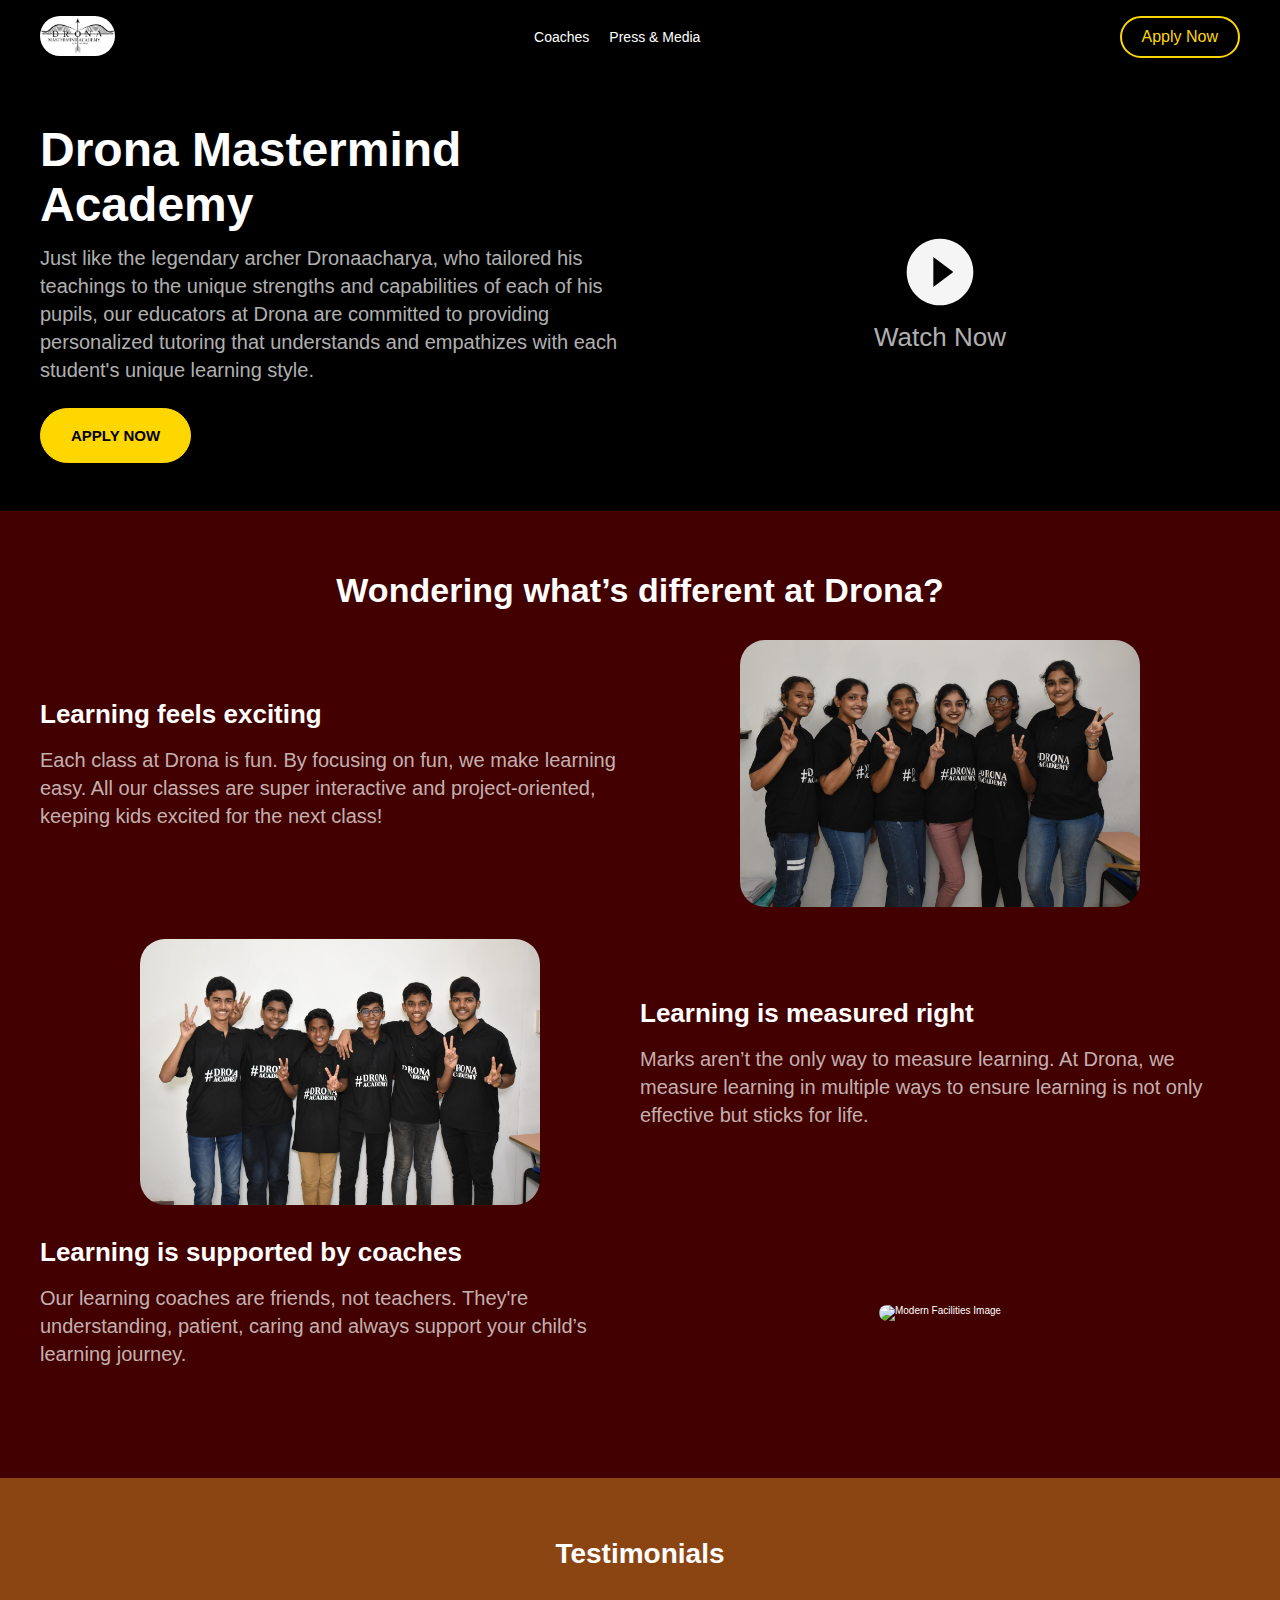
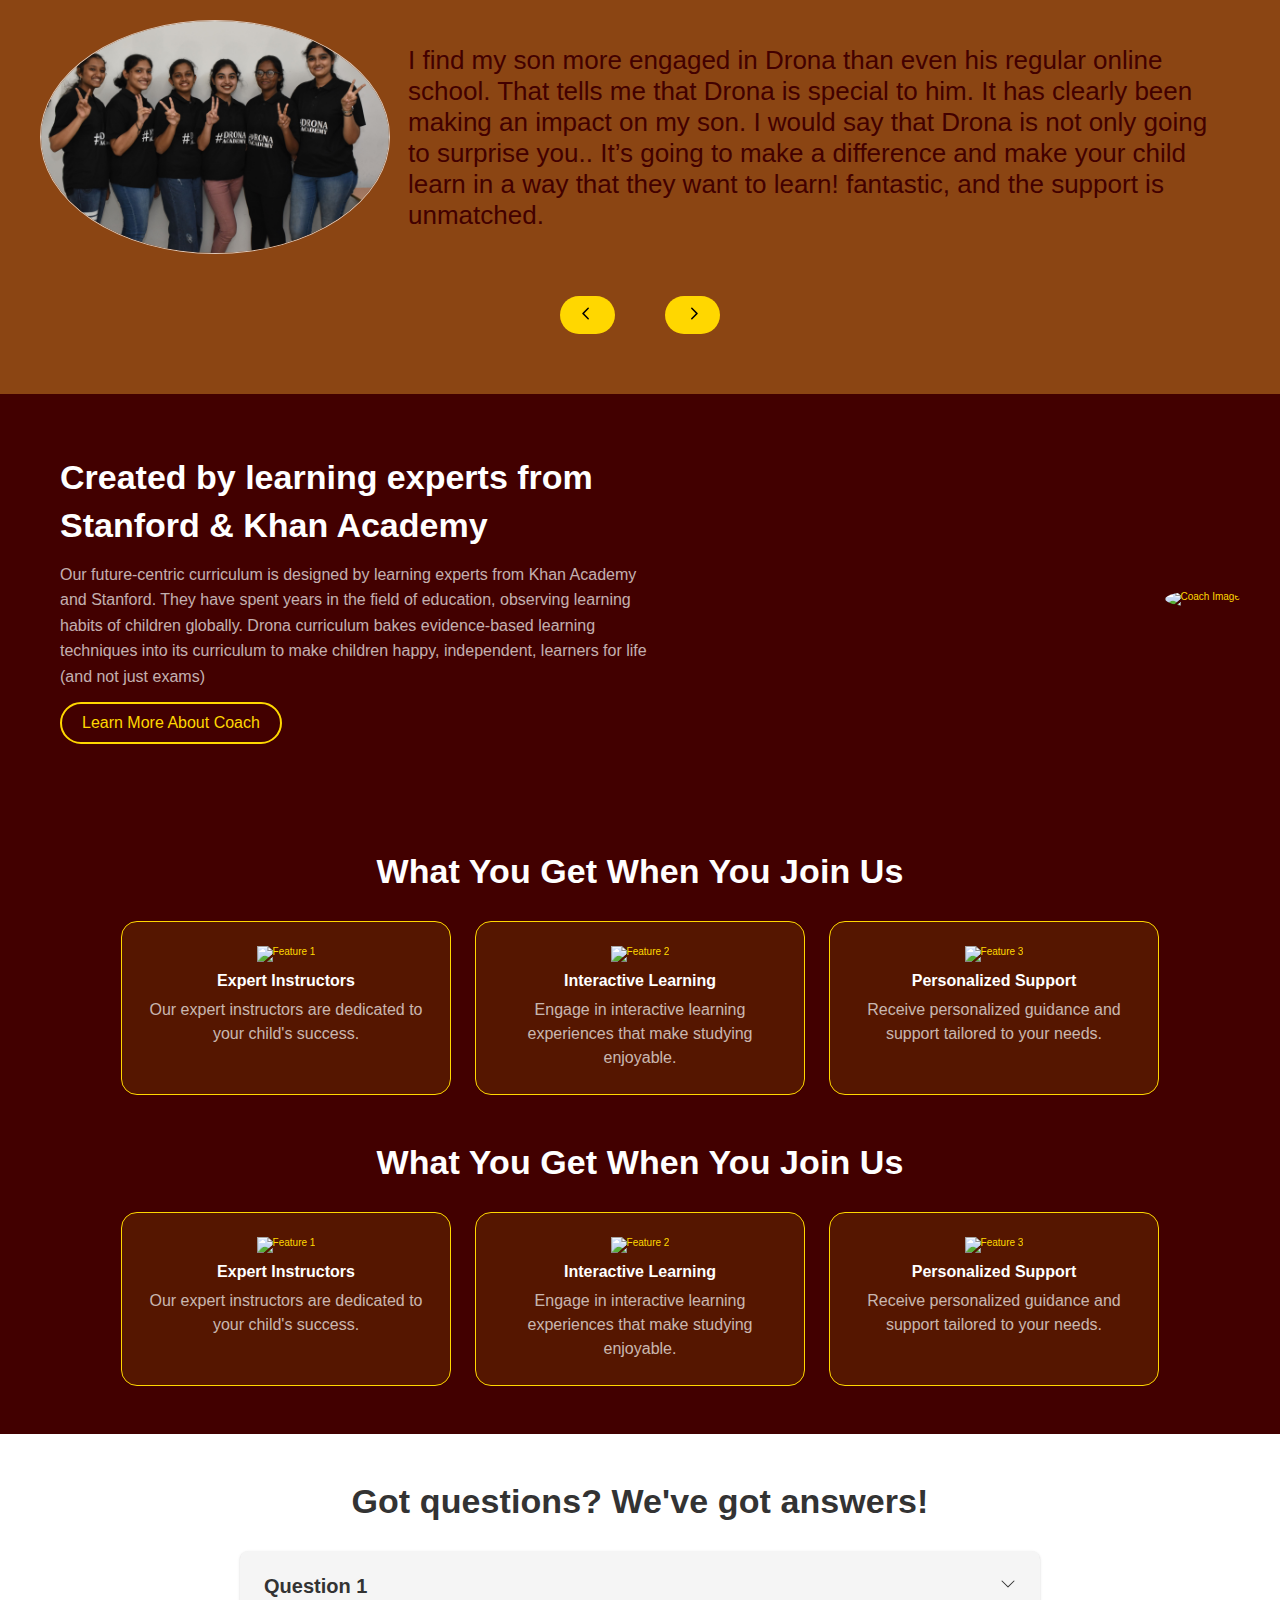
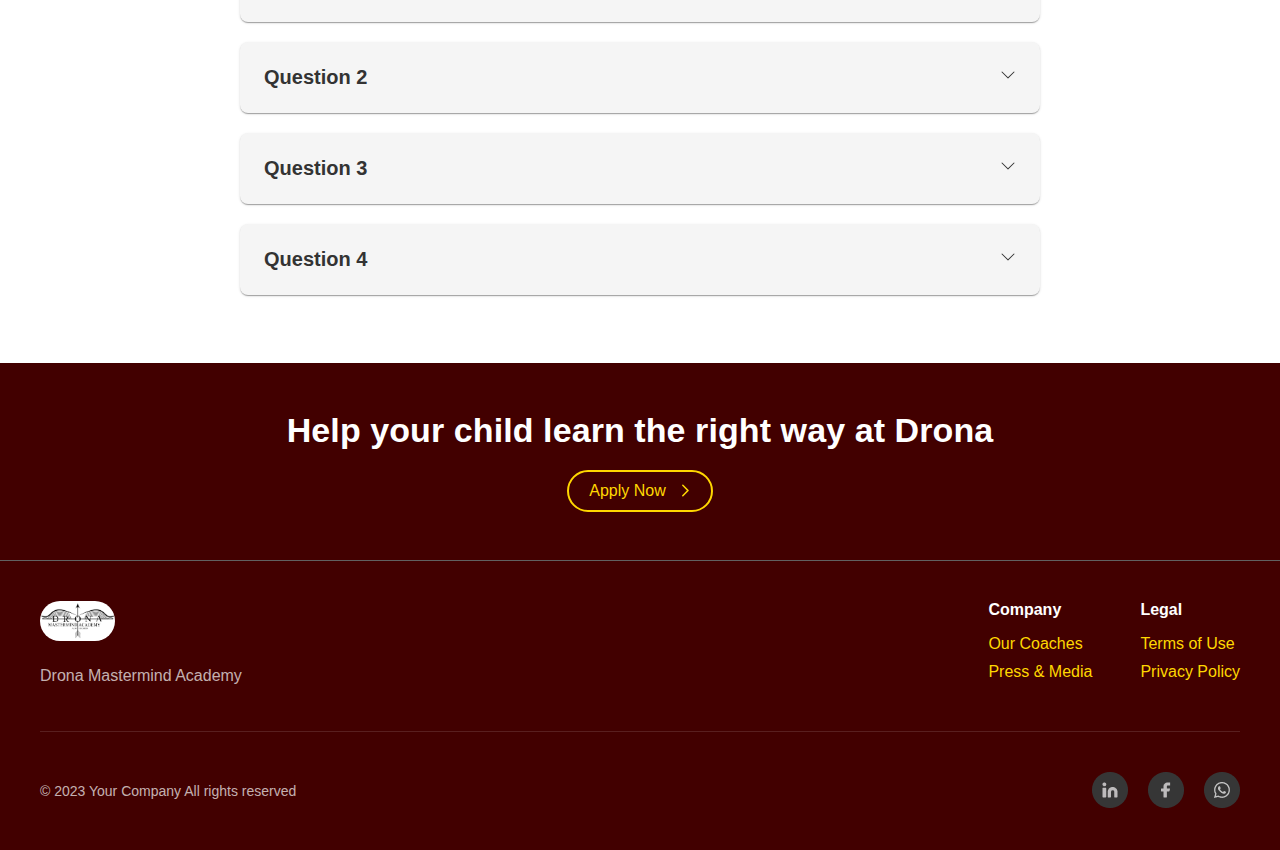
==== index.html @ ac907214 "colors" ====
<!DOCTYPE html>
<html lang="en">

<head>
  <meta charset="UTF-8">
  <meta name="viewport" content="width=device-width, initial-scale=1.0">
  <link rel="stylesheet" href="./assets/css/styles.css">
  <title>Drona Mastermind Academy</title>
</head>

<body>
  <header>
    <div class="container">
      <nav>
        <span class="logo"><img src="./assets/images/logo.png" width="75" alt="logo"></span>
        <ul class="menu">
          <li><a href="">Coaches</a></li>
          <li><a href="">Press & Media</a></li>
        </ul>
        <div class="buttons">
          <button class="apply-now">Apply Now</button>
          <div class="menu-toggle">
            <div class="bar"></div>
            <div class="bar"></div>
            <div class="bar"></div>
          </div>
        </div>
      </nav>
      <ul class="mobile-menu">
        <li><a href="">Coaches</a></li>
        <li><a href="">Press & Media</a></li>
      </ul>
    </div>
  </header>


  <section class="bannerSection">
    <div class="container">
      <div class="bannerContentWrapper">
        <div class="bannerContent">
          <h1 class="bannerHeading">Drona Mastermind Academy </h1>
          <p>
            Just like the legendary archer Dronaacharya, who tailored his teachings to the unique strengths and
            capabilities of each of his pupils, our educators at Drona are committed to providing personalized tutoring
            that understands and
            empathizes with each student's unique learning style.
          </p>
          <button>APPLY NOW</button>
        </div>
        <div class="bannerVideo">
          <svg class="MuiSvgIcon-root MuiSvgIcon-fontSizeMedium css-vubbuv" focusable="false" aria-hidden="true"
            viewBox="0 0 24 24" data-testid="PlayCircleFilledIcon" style="font-size: inherit;">
            <path d="M12 2C6.48 2 2 6.48 2 12s4.48 10 10 10 10-4.48 10-10S17.52 2 12 2zm-2 14.5v-9l6 4.5-6 4.5z"></path>
          </svg>
          <p>Watch Now</p>
        </div>
      </div>
    </div>
  </section>

  <div id="popupOverlay" class="popupOverlay">
    <div class="popupContent">
      <iframe id="videoPlayer" width="560" height="315" src="https://www.youtube.com/embed/your-video-id"
        frameborder="0" allowfullscreen></iframe>
      <button id="closePopupButton" class="closePopupButton"><svg class="closeIcon" xmlns="http://www.w3.org/2000/svg"
          width="24" height="24" viewBox="0 0 24 24">
          <path fill="#fff" width="16" height="16"
            d="M19.35 4.929l-1.06-1.061L12 10.94 5.725 4.868 4.665 5.93 10.94 12l-6.063 6.062 1.06 1.061L12 13.06l6.275 6.063 1.061-1.061L13.06 12l6.291-6.071z" />
        </svg>
      </button>
    </div>
  </div>

  <section class="aboutSection">
    <div class="container">
      <h2 class="heading">Wondering what’s different at Drona?</h2>

      <div class="flexLayout">
        <div class="flexContent">
          <h3>Learning feels exciting</h3>
          <p>Each class at Drona is fun. By focusing on fun, we make learning easy. All our classes are super
            interactive and
            project-oriented, keeping kids excited for the next class!</p>
        </div>
        <div class="flexImage">
          <img src="./assets/images/girls.jpg" alt="Quality Education Image">
        </div>
      </div>

      <div class="flexLayout reversed">
        <div class="flexImage">
          <img src="./assets/images/boys.jpg" alt="Experienced Instructors Image">
        </div>
        <div class="flexContent">
          <h3>Learning is measured right</h3>
          <p>Marks aren’t the only way to measure learning. At Drona, we measure learning in multiple ways to
            ensure learning is
            not only effective but sticks for life.</p>
        </div>
      </div>

      <div class="flexLayout">
        <div class="flexContent">
          <h3>Learning is supported by coaches</h3>
          <p>Our learning coaches are friends, not teachers. They're understanding, patient, caring and always support
            your child’s
            learning journey.</p>
        </div>
        <div class="flexImage">
          <img src="./assets/images/founder.png" alt="Modern Facilities Image">
        </div>
      </div>

    </div>
  </section>

  <section class="testimonialsSection">
    <div class="container">
      <h2 class="testimonialsHeading">Testimonials</h2>
      <div class="testimonialSlider">
        <div class="sliderWrapper">
          <div class="sliderItem">
            <div class="testimonial">
              <div class="testimonialImage">
                <img src="./assets/images/girls.jpg" alt="Student 1">
              </div>
              <div class="testimonialContent">
                <p class="testimonialText">I find my son more engaged in Drona than even his regular online school.
                  That tells me that Drona is special to him. It has clearly been making an impact on my son.
                  I would say that Drona is not only going to surprise you.. It’s going to make a difference and
                  make your child learn in a way that they want to learn!
                  fantastic, and the support is unmatched.</p>
              </div>
            </div>
          </div>
          <div class="sliderItem">
            <div class="testimonial">
              <div class="testimonialImage">
                <img src="./assets/images/boys.jpg" alt="Student 2">
              </div>
              <div class="testimonialContent">
                <p class="testimonialText">I find my son more engaged in Drona than even his regular online school.
                  That tells me that Drona is special to him. It has clearly been making an impact on my son.
                  I would say that Drona is not only going to surprise you.. It’s going to make a difference and
                  make your child learn in a way that they want to learn!
                  here
                  are unparalleled.</p>
              </div>
            </div>
          </div>
          <div class="sliderItem">
            <div class="testimonial">
              <div class="testimonialImage">
                <img src="./assets/images/girls.jpg" alt="Student 3">
              </div>
              <div class="testimonialContent">
                <p class="testimonialText">I find my son more engaged in Drona than even his regular online school.
                  That tells me that Drona is special to him. It has clearly been making an impact on my son.
                  I would say that Drona is not only going to surprise you.. It’s going to make a difference and
                  make your child learn in a way that they want to learn!
                  I
                  highly recommend it.</p>
              </div>
            </div>
          </div>
        </div>
        <div class="sliderControls">
          <button class="prevSlideBtn">
            <svg class="arrowIcon" xmlns="http://www.w3.org/2000/svg" width="15" height="15" viewBox="0 0 20 20">
              <path
                d="M14.5 10l-6.147-6.293a1 1 0 0 1 1.414-1.414l7 7a1 1 0 0 1 0 1.414l-7 7a1 1 0 0 1-1.414-1.414L14.5 10z">
              </path>
            </svg>
          </button>
          <button class="nextSlideBtn">
            <svg class="arrowIcon" xmlns="http://www.w3.org/2000/svg" width="15" height="15" viewBox="0 0 20 20">
              <path
                d="M14.5 10l-6.147-6.293a1 1 0 0 1 1.414-1.414l7 7a1 1 0 0 1 0 1.414l-7 7a1 1 0 0 1-1.414-1.414L14.5 10z">
              </path>
            </svg>
          </button>
        </div>
      </div>
    </div>
  </section>

  <section class="coachesSection">
    <div class="container">
      <div class="coachesFlex">
        <div class="coachesContent">
          <h2>Created by learning experts from Stanford & Khan Academy
          </h2>
          <p>Our future-centric curriculum is designed by learning experts from Khan Academy
            and Stanford. They have spent years in
            the field of education, observing learning habits of children globally. Drona curriculum bakes
            evidence-based
            learning techniques into its curriculum to make children happy, independent, learners for life (and not just
            exams)</p>
          <button>Learn More About Coach</button>
        </div>
        <div class="coachesImage">
          <img src="./assets/images/founder.png" alt="Coach Image">
        </div>
      </div>
    </div>
  </section>

  <section class="featuresSection">
    <div class="container">
      <h2 class="heading">What You Get When You Join Us</h2>
      <div class="featuresFlex">
        <div class="featureCard">
          <img src="https://cdn2.iconfinder.com/data/icons/blue-round-amazing-icons-2/512/desktop-512.png"
            alt="Feature 1" width="48" height="48">
          <h3>Expert Instructors</h3>
          <p>Our expert instructors are dedicated to your child's success.</p>
        </div>
        <div class="featureCard">
          <img src="https://cdn2.iconfinder.com/data/icons/blue-round-amazing-icons-2/512/desktop-512.png"
            alt="Feature 2" width="48" height="48">
          <h3>Interactive Learning</h3>
          <p>Engage in interactive learning experiences that make studying enjoyable.</p>
        </div>
        <div class="featureCard">
          <img src="https://cdn2.iconfinder.com/data/icons/blue-round-amazing-icons-2/512/desktop-512.png"
            alt="Feature 3" width="48" height="48">
          <h3>Personalized Support</h3>
          <p>Receive personalized guidance and support tailored to your needs.</p>
        </div>
      </div>
      <h2 class="heading">What You Get When You Join Us</h2>
      <div class="featuresFlex">
        <div class="featureCard">
          <img src="https://cdn2.iconfinder.com/data/icons/blue-round-amazing-icons-2/512/desktop-512.png"
            alt="Feature 1" width="48" height="48">
          <h3>Expert Instructors</h3>
          <p>Our expert instructors are dedicated to your child's success.</p>
        </div>
        <div class="featureCard">
          <img src="https://cdn2.iconfinder.com/data/icons/blue-round-amazing-icons-2/512/desktop-512.png"
            alt="Feature 2" width="48" height="48">
          <h3>Interactive Learning</h3>
          <p>Engage in interactive learning experiences that make studying enjoyable.</p>
        </div>
        <div class="featureCard">
          <img src="https://cdn2.iconfinder.com/data/icons/blue-round-amazing-icons-2/512/desktop-512.png"
            alt="Feature 3" width="48" height="48">
          <h3>Personalized Support</h3>
          <p>Receive personalized guidance and support tailored to your needs.</p>
        </div>
      </div>
    </div>
  </section>

  <section class="faqSection">
    <div class="container">
      <h2 class="heading">Got questions? We've got answers!</h2>
      <div class="faqAccordion">
        <div class="faqItem">
          <div class="faqQuestion">
            <span>Question 1</span>
            <svg class="arrowIcon" xmlns="http://www.w3.org/2000/svg" width="16" height="16" fill="currentColor"
              class="bi bi-chevron-down" viewBox="0 0 16 16">
              <path fill-rule="evenodd"
                d="M1.646 2.646a.5.5 0 0 1 .708 0L8 8.293l5.646-5.647a.5.5 0 1 1 .708.708l-6 6a.5.5 0 0 1-.708 0l-6-6a.5.5 0 0 1 0-.708z" />
            </svg>
          </div>
          <div class="faqAnswer">
            Answer 1 goes here.
          </div>
        </div>
        <div class="faqItem">
          <div class="faqQuestion">
            <span>Question 2</span>
            <svg class="arrowIcon" xmlns="http://www.w3.org/2000/svg" width="16" height="16" fill="currentColor"
              class="bi bi-chevron-down" viewBox="0 0 16 16">
              <path fill-rule="evenodd"
                d="M1.646 2.646a.5.5 0 0 1 .708 0L8 8.293l5.646-5.647a.5.5 0 1 1 .708.708l-6 6a.5.5 0 0 1-.708 0l-6-6a.5.5 0 0 1 0-.708z" />
            </svg>
          </div>
          <div class="faqAnswer">
            Answer 2 goes here.
          </div>
        </div>
        <div class="faqItem">
          <div class="faqQuestion">
            <span>Question 3</span>
            <svg class="arrowIcon" xmlns="http://www.w3.org/2000/svg" width="16" height="16" fill="currentColor"
              class="bi bi-chevron-down" viewBox="0 0 16 16">
              <path fill-rule="evenodd"
                d="M1.646 2.646a.5.5 0 0 1 .708 0L8 8.293l5.646-5.647a.5.5 0 1 1 .708.708l-6 6a.5.5 0 0 1-.708 0l-6-6a.5.5 0 0 1 0-.708z" />
            </svg>
          </div>
          <div class="faqAnswer">
            Answer 3 goes here.
          </div>
        </div>
        <div class="faqItem">
          <div class="faqQuestion">
            <span>Question 4</span>
            <svg class="arrowIcon" xmlns="http://www.w3.org/2000/svg" width="16" height="16" fill="currentColor"
              class="bi bi-chevron-down" viewBox="0 0 16 16">
              <path fill-rule="evenodd"
                d="M1.646 2.646a.5.5 0 0 1 .708 0L8 8.293l5.646-5.647a.5.5 0 1 1 .708.708l-6 6a.5.5 0 0 1-.708 0l-6-6a.5.5 0 0 1 0-.708z" />
            </svg>
          </div>
          <div class="faqAnswer">
            Answer 4 goes here.
          </div>
        </div>
      </div>
    </div>
  </section>

  <section class="callToActionSection">
    <div class="container">
      <h2 class="heading">Help your child learn the right way at Drona</h2>
      <button class="ctaButton">
        Apply Now
        <svg class="arrowIcon" xmlns="http://www.w3.org/2000/svg" width="15" height="15" viewBox="0 0 20 20">
          <path
            d="M14.5 10l-6.147-6.293a1 1 0 0 1 1.414-1.414l7 7a1 1 0 0 1 0 1.414l-7 7a1 1 0 0 1-1.414-1.414L14.5 10z" />
        </svg>
      </button>
    </div>
  </section>

  <div id="formPopup" class="popupOverlay">
    <div class="popupContent">
      <div>form</div>
      <button id="closePopupButtonForm" class="closePopupButton"><svg class="closeIcon"
          xmlns="http://www.w3.org/2000/svg" width="24" height="24" viewBox="0 0 24 24">
          <path fill="#fff" width="16" height="16"
            d="M19.35 4.929l-1.06-1.061L12 10.94 5.725 4.868 4.665 5.93 10.94 12l-6.063 6.062 1.06 1.061L12 13.06l6.275 6.063 1.061-1.061L13.06 12l6.291-6.071z" />
        </svg>
      </button>
    </div>
  </div>

  <footer>
    <div class="container">
      <div class="footer-flex">
        <div class="footer-left">
          <img src="./assets/images/logo.png" width="75" alt="Your Logo">
          <p>Drona Mastermind Academy</p>
        </div>
        <div class="footer-section">
          <h3>Company</h3>
          <ul>
            <li><a href="#">Our Coaches</a></li>
            <li><a href="#">Press & Media</a></li>
          </ul>
        </div>
        <div class="footer-section">
          <h3>Legal</h3>
          <ul>
            <li><a href="#">Terms of Use</a></li>
            <li><a href="#">Privacy Policy</a></li>
          </ul>
        </div>
      </div>
      <div class="footer-bottom">
        <p>&copy; 2023 Your Company All rights reserved</p>
        <div class="social-icons">
          <a href="#">
            <img src="./assets/images/linkedInIcon.webp" alt="LinkedIn" width="36" height="36">
          </a>
          <a href="#">
            <img src="./assets/images/fbIcon.webp" alt="Facebook" width="36" height="36">
          </a>
          <a href="#">
            <img src="./assets/images/waIcon.webp" alt="WhatsApp" width="36" height="36">
          </a>
        </div>
      </div>
    </div>
  </footer>

  <script src="./assets/js/script.js"></script>

</body>

</html>
---- assets/css/styles.css ----
* {
  margin: 0;
  padding: 0;
}

html {
  font-size: 10px;
}

body {
  font-family: Arial, sans-serif;
  background-color: #121212;
  color: #ffffff;
}

h1,
h2,
h3,
h4,
h5,
h6 {
  color: #ffffff;
}

p {
  color: rgba(255, 255, 255, 0.7019607843);
}

a {
  text-decoration: none;
  color: unset;
  cursor: pointer;
}

li {
  list-style-type: none;
}

img {
  max-width: 100%;
}

button {
  background-color: #ffffff;
  color: #000000;
  border-radius: 36px;
  padding: 6px 16px;
  outline: none;
  cursor: pointer;
}

section {
  padding-block: 48px;
}

.container {
  max-width: 1200px;
  margin: 0 auto;
  padding-inline: 20px;
}

h2.heading {
  font-weight: 700;
  font-size: 3.4rem;
  letter-spacing: 0.085px;
}

header {
  background-color: #000000;
  color: #ffffff;
  padding: 16px;
}
header .logo img {
  border-radius: 25px;
}
header nav {
  display: flex;
  justify-content: space-between;
  align-items: center;
}
header ul.menu {
  display: flex;
  gap: 20px;
}
@media screen and (max-width: 768px) {
  header ul.menu {
    display: none;
  }
}
header a {
  font-size: 1.4rem;
}
header .buttons {
  display: flex;
  align-items: center;
  gap: 20px;
}
header .apply-now {
  background-color: transparent;
  border: 2px solid #FFD700;
  color: #FFD700;
  padding: 10px 20px;
  font-size: 16px;
  transition: background-color 0.3s ease-in-out, color 0.3s ease-in-out;
}
header .apply-now:hover {
  background-color: #FFD700;
  color: #420000;
}
header .apply-now:hover {
  background-color: #ffffff;
  color: #000000;
}
header ul.mobile-menu {
  list-style: none;
  display: none;
  flex-direction: column;
  background-color: #000000;
  position: absolute;
  top: 74px;
  right: 0;
  width: 100%;
  padding: 10px;
}
@media screen and (max-width: 768px) {
  header ul.mobile-menu {
    display: none;
  }
  header ul.mobile-menu.active {
    display: flex;
  }
}
header ul.mobile-menu li {
  margin-bottom: 10px;
  text-align: center;
  padding-block: 20px;
}
header ul.mobile-menu li a {
  color: #ffffff;
  text-decoration: none;
  font-size: 1.4rem;
}
header .menu-toggle {
  display: none;
  flex-direction: column;
  justify-content: space-between;
  width: 30px;
  height: 20px;
  cursor: pointer;
  z-index: 1;
}
header .menu-toggle.active .bar:nth-child(1) {
  transform: rotate(45deg) translate(5px, 5px);
}
header .menu-toggle.active .bar:nth-child(2) {
  opacity: 0;
}
header .menu-toggle.active .bar:nth-child(3) {
  transform: rotate(-45deg) translate(7px, -8px);
}
header .bar {
  width: 100%;
  height: 2px;
  background: #ffffff;
  transition: transform 0.3s ease;
}
@media screen and (max-width: 768px) {
  header {
    display: block;
  }
  header .menu-toggle {
    display: flex;
  }
}

.bannerSection {
  background-color: #000000;
  color: #ffffff;
}
.bannerSection .bannerContentWrapper {
  display: flex;
  flex-direction: row;
  align-items: center;
  justify-content: space-between;
}
.bannerSection .bannerContent {
  flex: 1;
}
.bannerSection .bannerContent .bannerHeading {
  font-size: 4.8rem;
  margin-bottom: 1.2rem;
}
.bannerSection .bannerContent p {
  font-size: 2rem;
  margin-bottom: 2.4rem;
  line-height: 1.4em;
}
.bannerSection .bannerContent button {
  background-color: #FFD700;
  color: #000000;
  border: 1px solid #FFD700;
  padding: 1.8rem 3rem;
  font-size: 1.5rem;
  font-weight: 600;
  cursor: pointer;
  transition: background-color 0.3s;
}
.bannerSection .bannerContent button:hover {
  background-color: transparent;
  color: #FFD700;
}
.bannerSection .bannerVideo {
  flex: 1;
  display: flex;
  flex-direction: column;
  align-items: center;
  cursor: pointer;
}
.bannerSection .bannerVideo:hover p {
  color: #FFD700;
}
.bannerSection .bannerVideo svg {
  width: 80px;
  height: 80px;
  fill: #f5f5f5;
  transition: fill 0.3s;
  cursor: pointer;
}
.bannerSection .bannerVideo svg:hover {
  fill: #FFD700;
}
.bannerSection .bannerVideo P {
  margin-top: 1rem;
  font-size: 2.6rem;
}
@media (max-width: 768px) {
  .bannerSection .bannerContentWrapper {
    flex-direction: column;
  }
  .bannerSection .bannerContent,
  .bannerSection .bannerVideo {
    width: 100%;
    text-align: center;
    margin-bottom: 2rem;
  }
  .bannerSection .bannerVideo svg {
    width: 60px;
    height: 60px;
  }
  .bannerSection .bannerVideo p {
    text-align: center;
  }
}

.popupOverlay {
  display: none;
  position: fixed;
  top: 0;
  left: 0;
  width: 100%;
  max-width: 100%;
  height: 100%;
  background: rgba(0, 0, 0, 0.8);
  z-index: 1000;
  justify-content: center;
  align-items: center;
}
.popupOverlay .popupContent {
  max-width: 700px;
  min-width: 700px;
  min-height: 400px;
  margin: auto;
  margin-inline: 20px;
  background: #000;
  padding: 10px;
  border-radius: 5px;
  box-shadow: 0px 0px 10px rgba(0, 0, 0, 0.5);
  text-align: center;
  position: relative;
}
.popupOverlay .closePopupButton {
  background: #2f2f2f;
  color: #fff;
  padding: 5px;
  border-radius: 50%;
  display: inline-flex;
  align-items: center;
  justify-content: center;
  position: absolute;
  top: 0;
  right: 0;
  transform: translate(50%, -50%);
}
.popupOverlay .closePopupButton:hover {
  background: #000000;
}
@media (max-width: 768px) {
  .popupOverlay .closePopupButton {
    transform: translate(30%, -30%);
  }
  .popupOverlay .closePopupButton svg {
    width: 15px;
    height: 15px;
  }
}

.aboutSection {
  background-color: #420000;
  padding: 60px 0;
  text-align: center;
}
.aboutSection h3 {
  color: #ffffff;
  font-size: 2.6rem;
  margin-bottom: 16px;
}
.aboutSection .flexLayout {
  display: flex;
  justify-content: space-between;
  align-items: center;
  margin: 30px 0;
}
.aboutSection .flexContent {
  text-align: left;
  flex: 1;
}
.aboutSection p {
  font-size: 2rem;
  font-weight: 500;
  line-height: 1.4em;
  color: rgba(255, 255, 255, 0.7019607843);
  margin-bottom: 20px;
}
.aboutSection .flexImage {
  flex: 1;
  text-align: center;
}
.aboutSection img {
  height: auto;
  width: 400px;
  border-radius: 25px;
}
@media screen and (max-width: 768px) {
  .aboutSection .flexLayout {
    flex-direction: column;
    text-align: center;
  }
  .aboutSection .flexLayout.reversed {
    flex-direction: column-reverse;
  }
}

.testimonialsSection {
  background-color: #8B4513;
  padding: 60px 0;
  text-align: center;
}
.testimonialsSection .testimonialsHeading {
  color: #ffffff;
  font-size: 28px;
  margin-bottom: 30px;
}
.testimonialsSection .testimonialSlider {
  position: relative;
}
.testimonialsSection .sliderWrapper {
  display: flex;
  overflow: hidden;
}
.testimonialsSection .sliderItem {
  flex: 0 0 100%;
  transition: transform 0.3s ease-in-out;
}
.testimonialsSection .testimonial {
  display: flex;
  align-items: center;
  justify-content: center;
  padding: 20px;
}
.testimonialsSection .testimonialImage {
  flex: 0 0 30%;
}
.testimonialsSection .testimonialImage img {
  max-width: 100%;
  height: auto;
  border-radius: 50%;
  border: 1px solid rgba(255, 255, 255, 0.7019607843);
}
.testimonialsSection .testimonialContent {
  flex: 0 0 70%;
  text-align: left;
  padding: 0 20px;
}
.testimonialsSection .testimonialText {
  color: #420000;
  font-size: 2.6rem;
}
.testimonialsSection .sliderControls {
  display: flex;
  justify-content: center;
  gap: 30px;
  align-items: center;
  margin-top: 20px;
}
.testimonialsSection .prevSlideBtn,
.testimonialsSection .nextSlideBtn {
  background-color: #FFD700;
  color: #420000;
  border: none;
  padding: 10px 20px;
  margin: 0 10px;
  cursor: pointer;
  transition: background-color 0.3s ease-in-out;
}
.testimonialsSection .prevSlideBtn svg {
  transform: rotate(180deg);
}
.testimonialsSection .prevSlideBtn:hover,
.testimonialsSection .nextSlideBtn:hover {
  background-color: #420000;
  color: #FFD700;
}
@media (max-width: 768px) {
  .testimonialsSection .testimonial {
    flex-direction: column;
    gap: 20px;
    text-align: center;
  }
  .testimonialsSection .testimonialText {
    text-align: center;
    font-size: 1.6rem;
    line-height: 1.5em;
  }
}

.coachesSection {
  background-color: #420000;
  color: #FFD700;
  padding: 60px 0;
}
.coachesSection .coachesFlex {
  display: flex;
  flex-direction: row;
  justify-content: space-between;
  align-items: center;
}
.coachesSection .coachesContent {
  flex: 0 0 50%;
  padding: 0 20px;
}
.coachesSection h2 {
  font-size: 3.4rem;
  line-height: 1.4em;
  margin-bottom: 12px;
}
.coachesSection p {
  font-size: 1.6rem;
  line-height: 1.6em;
  margin-bottom: 12px;
}
.coachesSection button {
  background-color: transparent;
  border: 2px solid #FFD700;
  color: #FFD700;
  padding: 10px 20px;
  font-size: 16px;
  cursor: pointer;
  transition: background-color 0.3s ease-in-out, color 0.3s ease-in-out;
}
.coachesSection button:hover {
  background-color: #FFD700;
  color: #420000;
}
.coachesSection .coachesImage {
  flex: 0 0 45%;
  text-align: right;
}
.coachesSection .coachesImage img {
  max-width: 100%;
  height: auto;
  border-radius: 50%;
}
@media screen and (max-width: 768px) {
  .coachesSection .coachesFlex {
    flex-direction: column-reverse;
    align-items: center;
    text-align: center;
  }
  .coachesSection .coachesContent {
    flex: 0 0 100%;
  }
  .coachesSection .coachesImage {
    margin-top: 20px;
    text-align: center;
  }
}

.featuresSection {
  background-color: #420000;
  color: #FFD700;
  text-align: center;
}
.featuresSection h2 {
  margin-bottom: 30px;
}
.featuresSection .featuresFlex {
  display: flex;
  justify-content: center;
  gap: 24px;
  flex-wrap: wrap;
}
.featuresSection .featuresFlex:first-of-type {
  margin-bottom: 48px;
}
.featuresSection .featureCard {
  max-width: 280px;
  text-align: center;
  padding: 24px;
  background-color: rgba(255, 215, 0, 0.1);
  border-radius: 16px;
  border: 1px solid #FFD700;
}
.featuresSection .featureCard img {
  max-width: 100%;
  height: auto;
  margin-bottom: 10px;
}
.featuresSection .featureCard h3 {
  font-size: 1.6rem;
  margin-bottom: 8px;
}
.featuresSection .featureCard p {
  font-size: 16px;
  line-height: 1.5em;
}
@media screen and (max-width: 768px) {
  .featuresSection .featuresFlex {
    flex-direction: column;
    align-items: center;
  }
  .featuresSection .featureCard {
    max-width: 100%;
    margin-bottom: 20px;
  }
}

.faqSection {
  background-color: #fff;
  text-align: center;
}
.faqSection h2 {
  margin-bottom: 30px;
  color: #333;
}
.faqSection .faqAccordion {
  max-width: 800px;
  margin: 0 auto;
}
.faqSection span {
  font-size: 2rem;
}
.faqSection .faqItem {
  padding: 24px;
  box-shadow: rgba(0, 0, 0, 0.2) 0px 2px 1px -1px, rgba(0, 0, 0, 0.14) 0px 1px 1px 0px, rgba(0, 0, 0, 0.12) 0px 1px 3px 0px;
  margin-bottom: 20px;
  cursor: pointer;
  transition: border-color 0.3s ease-in-out;
  text-align: left;
  background-color: #f5f5f5;
  border-radius: 8px;
}
.faqSection .faqItem .faqQuestion {
  color: #333;
  font-weight: bold;
  display: flex;
  justify-content: space-between;
  align-items: center;
}
.faqSection .faqItem .faqQuestion .arrowIcon {
  transition: transform 0.3s ease-in-out;
  transform-origin: center;
}
.faqSection .faqItem .faqAnswer {
  display: none;
  color: #333;
  padding-top: 8px;
  font-size: 1.6rem;
}
.faqSection .faqItem.active .faqAnswer {
  display: block;
}
.faqSection .faqItem.active .faqQuestion .arrowIcon {
  transform: rotate(180deg);
}

.callToActionSection {
  background-color: #420000;
  color: #FFD700;
  text-align: center;
  /* Media query for responsiveness */
}
.callToActionSection h2 {
  margin-bottom: 20px;
}
.callToActionSection .ctaButton {
  background-color: transparent;
  border: 2px solid #FFD700;
  color: #FFD700;
  padding: 10px 20px;
  font-size: 16px;
  cursor: pointer;
  transition: background-color 0.3s ease-in-out, color 0.3s ease-in-out;
  display: inline-flex;
  align-items: center;
  justify-content: center;
}
.callToActionSection .ctaButton svg {
  fill: #FFD700;
}
.callToActionSection .ctaButton .arrowIcon {
  margin-left: 10px;
  transition: transform 0.3s ease-in-out;
}
.callToActionSection .ctaButton:hover {
  background-color: #FFD700;
  color: #420000;
}
.callToActionSection .ctaButton:hover svg {
  fill: #420000;
}
@media screen and (max-width: 768px) {
  .callToActionSection .ctaButton {
    font-size: 14px;
  }
}

/* Footer Section */
footer {
  background-color: #420000;
  color: #FFD700;
  padding: 40px 0;
  border-top: 1px solid rgb(97, 97, 97);
}
footer h3 {
  font-size: 1.6rem;
  margin-bottom: 16px;
  font-weight: bold;
}
footer .footer-flex {
  display: flex;
  justify-content: space-between;
  align-items: flex-start;
  width: 100%;
  padding-bottom: 40px;
  gap: 48px;
  border-bottom: 1px solid rgba(255, 255, 255, 0.12);
}
footer .footer-flex .footer-left {
  flex: 1;
}
footer .footer-flex .footer-left img {
  max-width: 100px;
  border-radius: 25px;
}
footer .footer-flex .footer-left p {
  margin-top: 24px;
  font-size: 1.6rem;
}
footer .footer-flex .footer-right {
  display: flex;
  justify-content: space-between;
  flex: 2;
}
footer .footer-flex .footer-right .footer-section {
  flex: 1;
}
footer ul {
  list-style: none;
  padding: 0;
}
footer ul li {
  margin-bottom: 10px;
}
footer ul li a {
  color: #FFD700;
  text-decoration: none;
  transition: color 0.3s ease-in-out;
  font-size: 1.6rem;
}
footer ul li a:hover {
  color: #8B4513;
}
footer .footer-bottom {
  width: 100%;
  display: flex;
  justify-content: space-between;
  align-items: center;
  padding-top: 40px;
}
footer .footer-bottom p {
  font-size: 14px;
}
footer .footer-bottom .social-icons {
  display: flex;
  gap: 20px;
}
@media screen and (max-width: 768px) {
  footer .footer-flex {
    flex-direction: column;
    align-items: center;
    text-align: center;
  }
  footer .footer-bottom {
    flex-direction: column;
    text-align: center;
    gap: 20px;
  }
  footer .footer-bottom .social-icons {
    margin-top: 10px;
  }
}

/*# sourceMappingURL=styles.css.map */
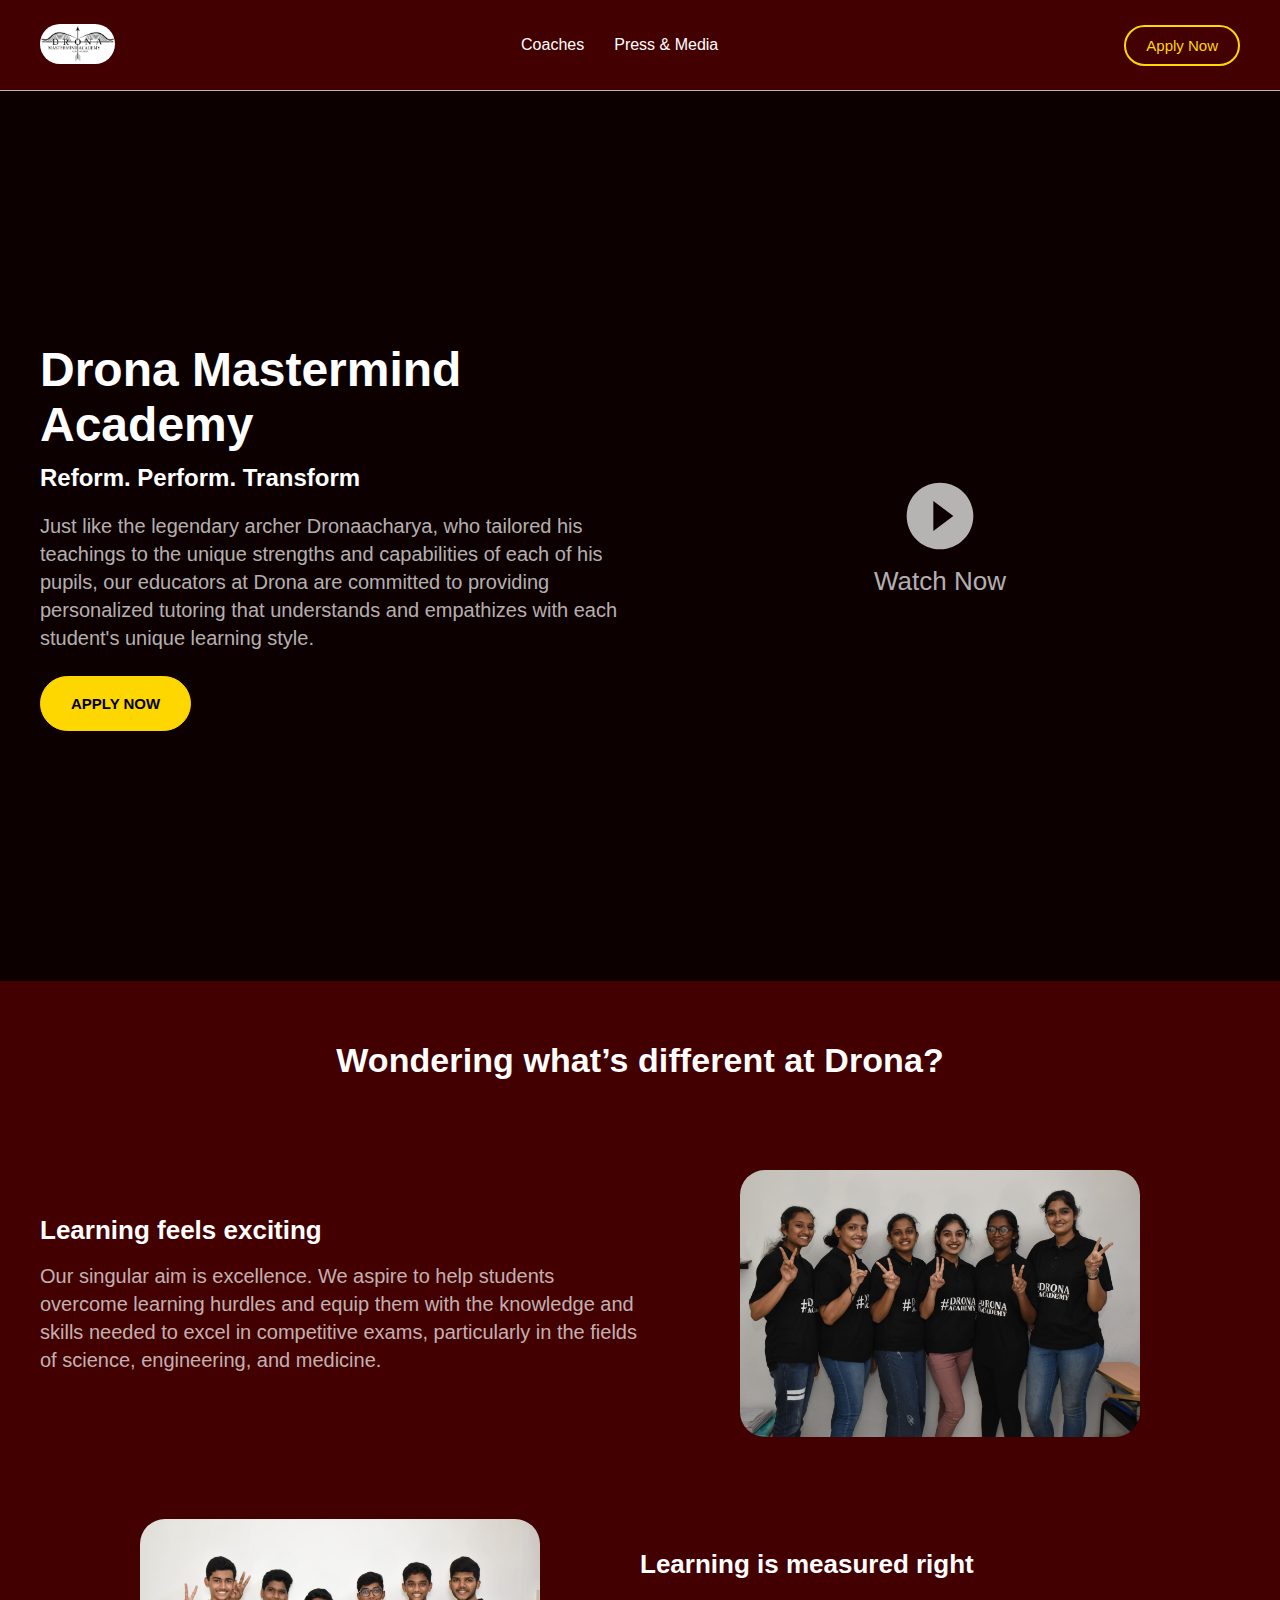
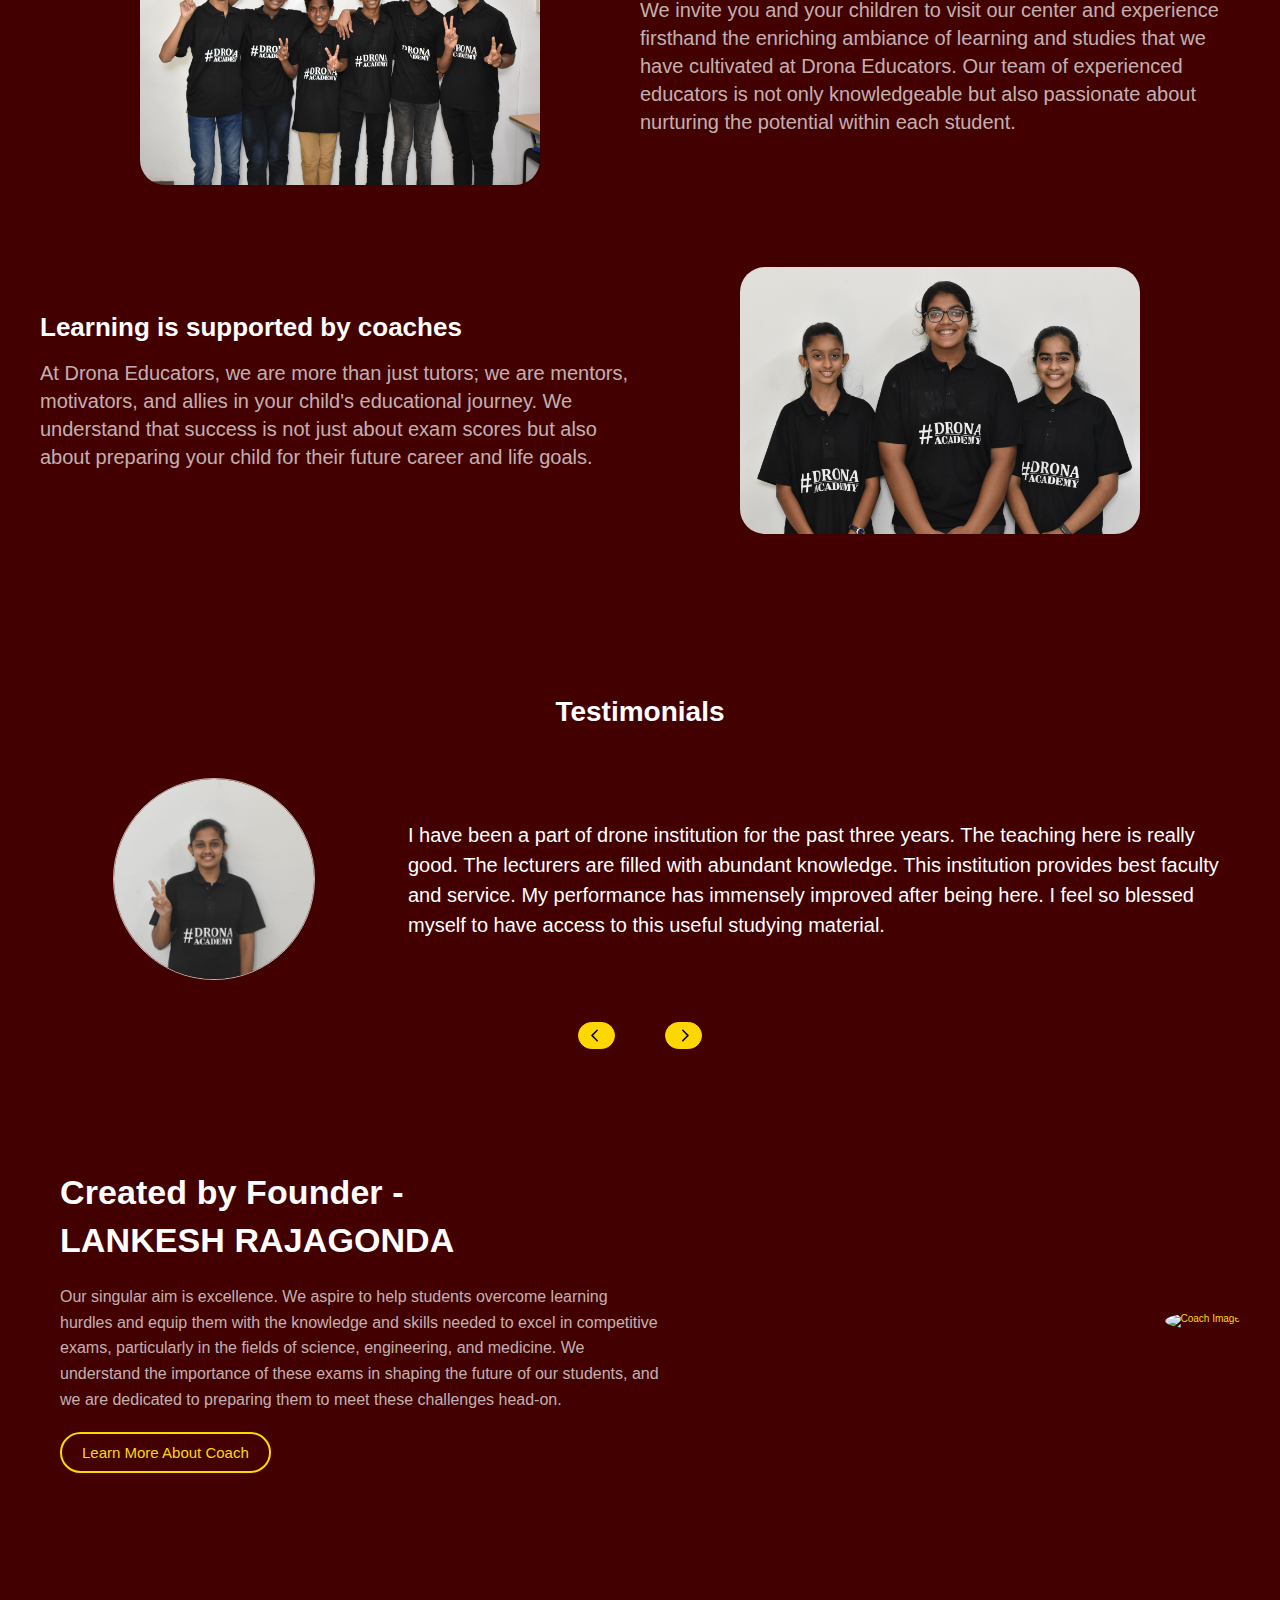
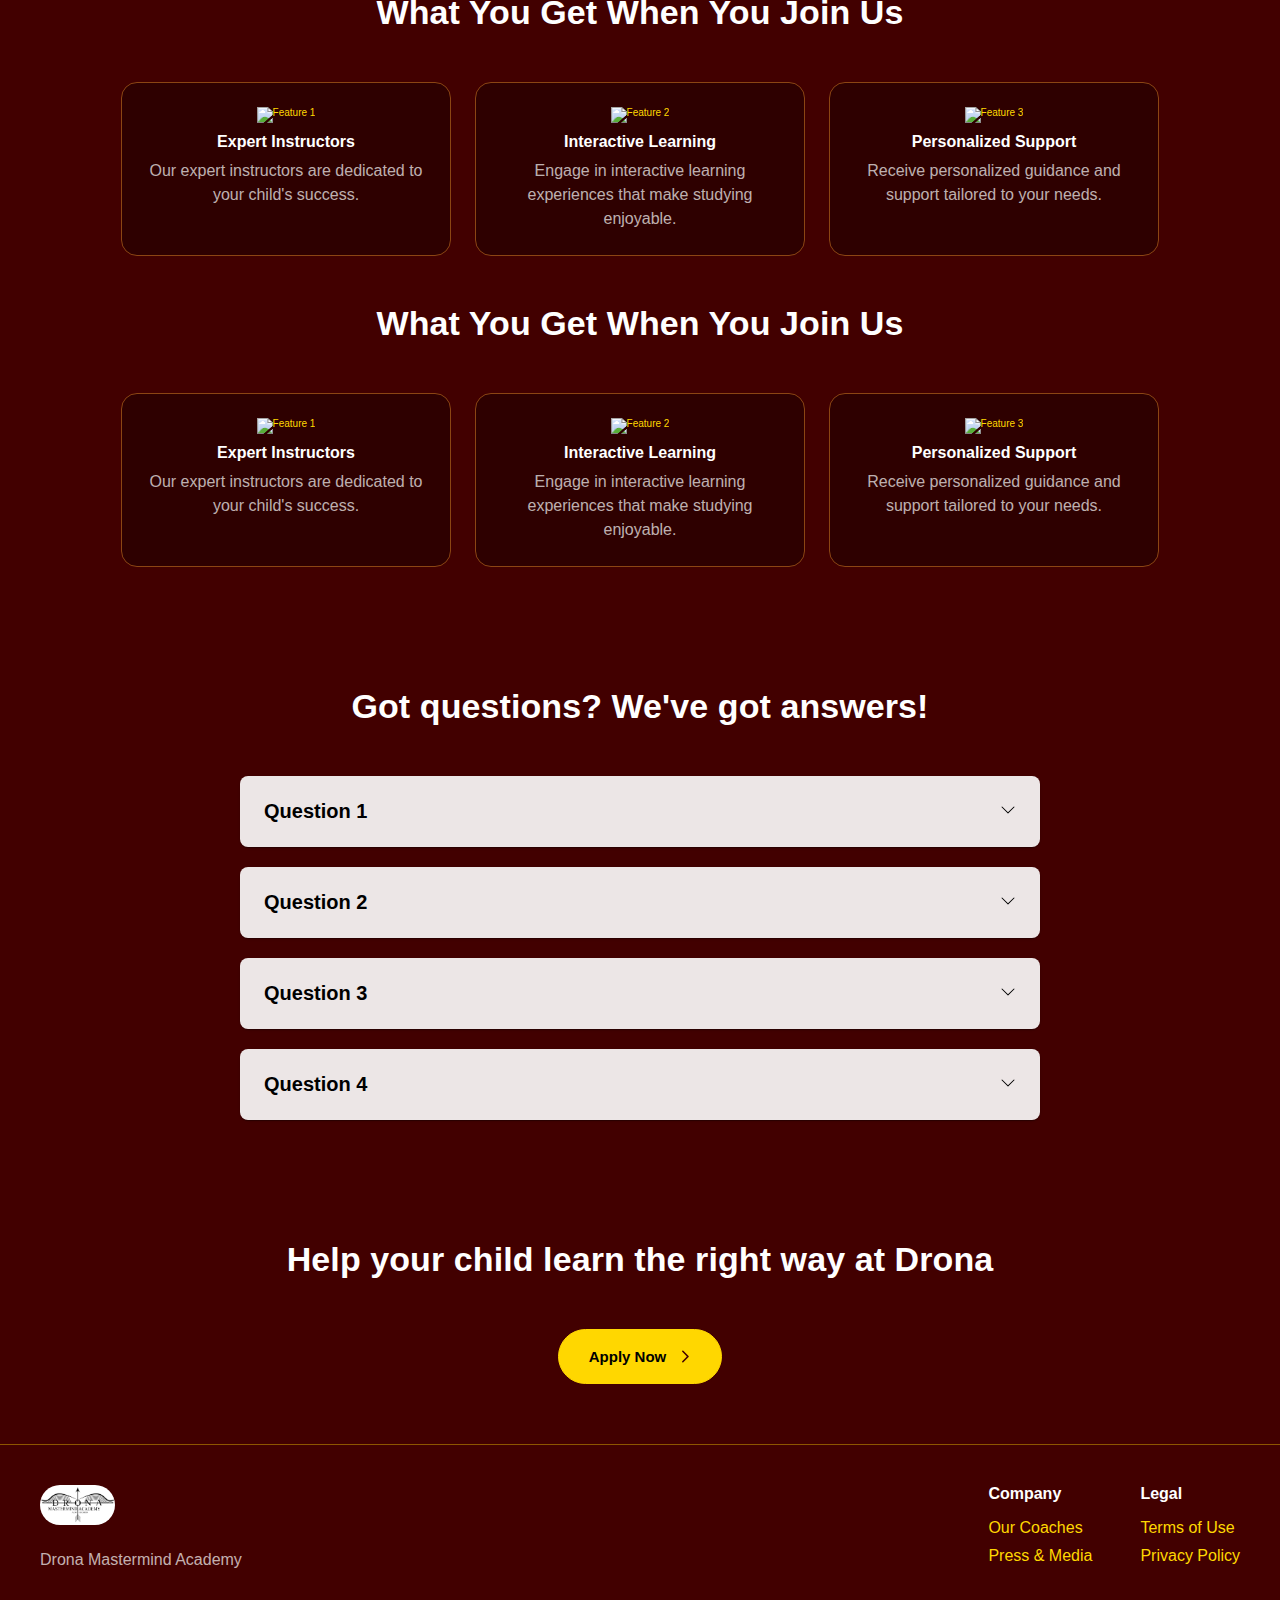
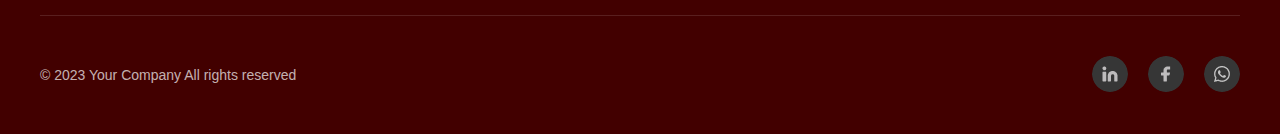
==== commit a4c80489: "responsive styles" ====
--- a/index.html
+++ b/index.html
@@ -1,383 +1,544 @@
 <!DOCTYPE html>
 <html lang="en">
-
-<head>
-  <meta charset="UTF-8">
-  <meta name="viewport" content="width=device-width, initial-scale=1.0">
-  <link rel="stylesheet" href="./assets/css/styles.css">
-  <title>Drona Mastermind Academy</title>
-</head>
-
-<body>
-  <header>
-    <div class="container">
-      <nav>
-        <span class="logo"><img src="./assets/images/logo.png" width="75" alt="logo"></span>
-        <ul class="menu">
+  <head>
+    <meta charset="UTF-8" />
+    <meta name="viewport" content="width=device-width, initial-scale=1.0" />
+    <link rel="stylesheet" href="./assets/css/styles.css" />
+    <title>Drona Mastermind Academy</title>
+  </head>
+
+  <body>
+    <header>
+      <div class="container">
+        <nav>
+          <span class="logo"
+            ><img src="./assets/images/logo.png" width="75" alt="logo"
+          /></span>
+          <ul class="menu">
+            <li><a href="#coachesSection">Coaches</a></li>
+            <li><a href="">Press & Media</a></li>
+          </ul>
+          <div class="buttons">
+            <button class="outlineBtn ctaButton">Apply Now</button>
+            <div class="menu-toggle">
+              <div class="bar"></div>
+              <div class="bar"></div>
+              <div class="bar"></div>
+            </div>
+          </div>
+        </nav>
+        <ul class="menu mobile-menu">
           <li><a href="">Coaches</a></li>
           <li><a href="">Press & Media</a></li>
         </ul>
-        <div class="buttons">
-          <button class="apply-now">Apply Now</button>
-          <div class="menu-toggle">
-            <div class="bar"></div>
-            <div class="bar"></div>
-            <div class="bar"></div>
-          </div>
-        </div>
-      </nav>
-      <ul class="mobile-menu">
-        <li><a href="">Coaches</a></li>
-        <li><a href="">Press & Media</a></li>
-      </ul>
+      </div>
+    </header>
+
+    <section class="bannerSection">
+      <div class="container">
+        <div class="bannerContentWrapper">
+          <div class="bannerContent">
+            <h1 class="bannerHeading">Drona Mastermind Academy</h1>
+            <h2>Reform. Perform. Transform</h2>
+            <p>
+              Just like the legendary archer Dronaacharya, who tailored his
+              teachings to the unique strengths and capabilities of each of his
+              pupils, our educators at Drona are committed to providing
+              personalized tutoring that understands and empathizes with each
+              student's unique learning style.
+            </p>
+            <button class="commonBtn ctaButton">APPLY NOW</button>
+          </div>
+          <div class="bannerVideo">
+            <svg
+              class="MuiSvgIcon-root MuiSvgIcon-fontSizeMedium css-vubbuv"
+              focusable="false"
+              aria-hidden="true"
+              viewBox="0 0 24 24"
+              data-testid="PlayCircleFilledIcon"
+              style="font-size: inherit"
+            >
+              <path
+                d="M12 2C6.48 2 2 6.48 2 12s4.48 10 10 10 10-4.48 10-10S17.52 2 12 2zm-2 14.5v-9l6 4.5-6 4.5z"
+              ></path>
+            </svg>
+            <p>Watch Now</p>
+          </div>
+        </div>
+      </div>
+    </section>
+
+    <div id="popupOverlay" class="popupOverlay">
+      <div class="popupContent">
+        <iframe
+          id="videoPlayer"
+          width="560"
+          height="315"
+          src="https://www.youtube.com/embed/your-video-id"
+          frameborder="0"
+          allowfullscreen
+        ></iframe>
+        <button id="closePopupButton" class="closePopupButton">
+          <svg
+            class="closeIcon"
+            xmlns="http://www.w3.org/2000/svg"
+            width="24"
+            height="24"
+            viewBox="0 0 24 24"
+          >
+            <path
+              width="16"
+              height="16"
+              d="M19.35 4.929l-1.06-1.061L12 10.94 5.725 4.868 4.665 5.93 10.94 12l-6.063 6.062 1.06 1.061L12 13.06l6.275 6.063 1.061-1.061L13.06 12l6.291-6.071z"
+            />
+          </svg>
+        </button>
+      </div>
     </div>
-  </header>
-
-
-  <section class="bannerSection">
-    <div class="container">
-      <div class="bannerContentWrapper">
-        <div class="bannerContent">
-          <h1 class="bannerHeading">Drona Mastermind Academy </h1>
-          <p>
-            Just like the legendary archer Dronaacharya, who tailored his teachings to the unique strengths and
-            capabilities of each of his pupils, our educators at Drona are committed to providing personalized tutoring
-            that understands and
-            empathizes with each student's unique learning style.
-          </p>
-          <button>APPLY NOW</button>
-        </div>
-        <div class="bannerVideo">
-          <svg class="MuiSvgIcon-root MuiSvgIcon-fontSizeMedium css-vubbuv" focusable="false" aria-hidden="true"
-            viewBox="0 0 24 24" data-testid="PlayCircleFilledIcon" style="font-size: inherit;">
-            <path d="M12 2C6.48 2 2 6.48 2 12s4.48 10 10 10 10-4.48 10-10S17.52 2 12 2zm-2 14.5v-9l6 4.5-6 4.5z"></path>
+
+    <section class="aboutSection">
+      <div class="container">
+        <h2 class="heading">Wondering what’s different at Drona?</h2>
+
+        <div class="flexLayout">
+          <div class="flexContent">
+            <h3>Learning feels exciting</h3>
+            <p>
+              Our singular aim is excellence. We aspire to help students
+              overcome learning hurdles and equip them with the knowledge and
+              skills needed to excel in competitive exams, particularly in the
+              fields of science, engineering, and medicine.
+            </p>
+          </div>
+          <div class="flexImage">
+            <img
+              src="./assets/images/girls.jpg"
+              alt="Quality Education Image"
+            />
+          </div>
+        </div>
+
+        <div class="flexLayout reversed">
+          <div class="flexImage">
+            <img
+              src="./assets/images/boys.jpg"
+              alt="Experienced Instructors Image"
+            />
+          </div>
+          <div class="flexContent">
+            <h3>Learning is measured right</h3>
+            <p>
+              We invite you and your children to visit our center and experience
+              firsthand the enriching ambiance of learning and studies that we
+              have cultivated at Drona Educators. Our team of experienced
+              educators is not only knowledgeable but also passionate about
+              nurturing the potential within each student.
+            </p>
+          </div>
+        </div>
+
+        <div class="flexLayout">
+          <div class="flexContent">
+            <h3>Learning is supported by coaches</h3>
+            <p>
+              At Drona Educators, we are more than just tutors; we are mentors,
+              motivators, and allies in your child's educational journey. We
+              understand that success is not just about exam scores but also
+              about preparing your child for their future career and life goals.
+            </p>
+          </div>
+          <div class="flexImage">
+            <img
+              src="./assets/images/threeGirlsStudents.jpg"
+              alt="Modern Facilities Image"
+            />
+          </div>
+        </div>
+      </div>
+    </section>
+
+    <section class="testimonialsSection">
+      <div class="container">
+        <h2 class="testimonialsHeading">Testimonials</h2>
+        <div class="testimonialSlider">
+          <div class="sliderWrapper">
+            <div class="sliderItem">
+              <div class="testimonial">
+                <div class="testimonialImage">
+                  <img
+                    src="./assets/images/testimonialOne.jpg"
+                    alt="Student 1"
+                  />
+                </div>
+                <div class="testimonialContent">
+                  <p class="testimonialText">
+                    I have been a part of drone institution for the past three
+                    years. The teaching here is really good. The lecturers are
+                    filled with abundant knowledge. This institution provides
+                    best faculty and service. My performance has immensely
+                    improved after being here. I feel so blessed myself to have
+                    access to this useful studying material.
+                  </p>
+                </div>
+              </div>
+            </div>
+            <div class="sliderItem">
+              <div class="testimonial">
+                <div class="testimonialImage">
+                  <img
+                    src="./assets/images/testimonialTwo.jpg"
+                    alt="Student 2"
+                  />
+                </div>
+                <div class="testimonialContent">
+                  <p class="testimonialText">
+                    One of the most prestigious institute with experienced
+                    teachers, good study materials, and a stressfree study
+                    environment. Has a dedicated staff that will help you
+                    achieve your goal and guide you throughout your journey.
+                  </p>
+                </div>
+              </div>
+            </div>
+            <div class="sliderItem">
+              <div class="testimonial">
+                <div class="testimonialImage">
+                  <img
+                    src="./assets/images/testimonialThree.jpg"
+                    alt="Student 3"
+                  />
+                </div>
+                <div class="testimonialContent">
+                  <p class="testimonialText">
+                    I have been a part of drone institution for the past three
+                    years. The teaching here is really good. The lecturers are
+                    filled with abundant knowledge. This institution provides
+                    best faculty and service. My performance has immensely
+                    improved after being here. I feel so blessed myself to have
+                    access to this useful studying material.
+                  </p>
+                </div>
+              </div>
+            </div>
+          </div>
+          <div class="sliderControls">
+            <button class="prevSlideBtn">
+              <svg
+                class="arrowIcon"
+                xmlns="http://www.w3.org/2000/svg"
+                width="15"
+                height="15"
+                viewBox="0 0 20 20"
+              >
+                <path
+                  d="M14.5 10l-6.147-6.293a1 1 0 0 1 1.414-1.414l7 7a1 1 0 0 1 0 1.414l-7 7a1 1 0 0 1-1.414-1.414L14.5 10z"
+                ></path>
+              </svg>
+            </button>
+            <button class="nextSlideBtn">
+              <svg
+                class="arrowIcon"
+                xmlns="http://www.w3.org/2000/svg"
+                width="15"
+                height="15"
+                viewBox="0 0 20 20"
+              >
+                <path
+                  d="M14.5 10l-6.147-6.293a1 1 0 0 1 1.414-1.414l7 7a1 1 0 0 1 0 1.414l-7 7a1 1 0 0 1-1.414-1.414L14.5 10z"
+                ></path>
+              </svg>
+            </button>
+          </div>
+        </div>
+      </div>
+    </section>
+
+    <section class="coachesSection" id="coachesSection">
+      <div class="container">
+        <div class="coachesFlex">
+          <div class="coachesContent">
+            <h2 class="heading">
+              Created by Founder - <br />
+              LANKESH RAJAGONDA
+            </h2>
+            <p>
+              Our singular aim is excellence. We aspire to help students
+              overcome learning hurdles and equip them with the knowledge and
+              skills needed to excel in competitive exams, particularly in the
+              fields of science, engineering, and medicine. We understand the
+              importance of these exams in shaping the future of our students,
+              and we are dedicated to preparing them to meet these challenges
+              head-on.
+            </p>
+            <button class="outlineBtn">Learn More About Coach</button>
+          </div>
+          <div class="coachesImage">
+            <img src="./assets/images/founder.png" alt="Coach Image" />
+          </div>
+        </div>
+      </div>
+    </section>
+
+    <section class="featuresSection">
+      <div class="container">
+        <h2 class="heading">What You Get When You Join Us</h2>
+        <div class="featuresFlex">
+          <div class="featureCard">
+            <img
+              src="https://cdn2.iconfinder.com/data/icons/blue-round-amazing-icons-2/512/desktop-512.png"
+              alt="Feature 1"
+              width="48"
+              height="48"
+            />
+            <h3>Expert Instructors</h3>
+            <p>Our expert instructors are dedicated to your child's success.</p>
+          </div>
+          <div class="featureCard">
+            <img
+              src="https://cdn2.iconfinder.com/data/icons/blue-round-amazing-icons-2/512/desktop-512.png"
+              alt="Feature 2"
+              width="48"
+              height="48"
+            />
+            <h3>Interactive Learning</h3>
+            <p>
+              Engage in interactive learning experiences that make studying
+              enjoyable.
+            </p>
+          </div>
+          <div class="featureCard">
+            <img
+              src="https://cdn2.iconfinder.com/data/icons/blue-round-amazing-icons-2/512/desktop-512.png"
+              alt="Feature 3"
+              width="48"
+              height="48"
+            />
+            <h3>Personalized Support</h3>
+            <p>
+              Receive personalized guidance and support tailored to your needs.
+            </p>
+          </div>
+        </div>
+        <h2 class="heading">What You Get When You Join Us</h2>
+        <div class="featuresFlex">
+          <div class="featureCard">
+            <img
+              src="https://cdn2.iconfinder.com/data/icons/blue-round-amazing-icons-2/512/desktop-512.png"
+              alt="Feature 1"
+              width="48"
+              height="48"
+            />
+            <h3>Expert Instructors</h3>
+            <p>Our expert instructors are dedicated to your child's success.</p>
+          </div>
+          <div class="featureCard">
+            <img
+              src="https://cdn2.iconfinder.com/data/icons/blue-round-amazing-icons-2/512/desktop-512.png"
+              alt="Feature 2"
+              width="48"
+              height="48"
+            />
+            <h3>Interactive Learning</h3>
+            <p>
+              Engage in interactive learning experiences that make studying
+              enjoyable.
+            </p>
+          </div>
+          <div class="featureCard">
+            <img
+              src="https://cdn2.iconfinder.com/data/icons/blue-round-amazing-icons-2/512/desktop-512.png"
+              alt="Feature 3"
+              width="48"
+              height="48"
+            />
+            <h3>Personalized Support</h3>
+            <p>
+              Receive personalized guidance and support tailored to your needs.
+            </p>
+          </div>
+        </div>
+      </div>
+    </section>
+
+    <section class="faqSection">
+      <div class="container">
+        <h2 class="heading">Got questions? We've got answers!</h2>
+        <div class="faqAccordion">
+          <div class="faqItem">
+            <div class="faqQuestion">
+              <span>Question 1</span>
+              <svg
+                class="arrowIcon"
+                xmlns="http://www.w3.org/2000/svg"
+                width="16"
+                height="16"
+                class="bi bi-chevron-down"
+                viewBox="0 0 16 16"
+              >
+                <path
+                  fill-rule="evenodd"
+                  d="M1.646 2.646a.5.5 0 0 1 .708 0L8 8.293l5.646-5.647a.5.5 0 1 1 .708.708l-6 6a.5.5 0 0 1-.708 0l-6-6a.5.5 0 0 1 0-.708z"
+                />
+              </svg>
+            </div>
+            <div class="faqAnswer">Answer 1 goes here.</div>
+          </div>
+          <div class="faqItem">
+            <div class="faqQuestion">
+              <span>Question 2</span>
+              <svg
+                class="arrowIcon"
+                xmlns="http://www.w3.org/2000/svg"
+                width="16"
+                height="16"
+                class="bi bi-chevron-down"
+                viewBox="0 0 16 16"
+              >
+                <path
+                  fill-rule="evenodd"
+                  d="M1.646 2.646a.5.5 0 0 1 .708 0L8 8.293l5.646-5.647a.5.5 0 1 1 .708.708l-6 6a.5.5 0 0 1-.708 0l-6-6a.5.5 0 0 1 0-.708z"
+                />
+              </svg>
+            </div>
+            <div class="faqAnswer">Answer 2 goes here.</div>
+          </div>
+          <div class="faqItem">
+            <div class="faqQuestion">
+              <span>Question 3</span>
+              <svg
+                class="arrowIcon"
+                xmlns="http://www.w3.org/2000/svg"
+                width="16"
+                height="16"
+                class="bi bi-chevron-down"
+                viewBox="0 0 16 16"
+              >
+                <path
+                  fill-rule="evenodd"
+                  d="M1.646 2.646a.5.5 0 0 1 .708 0L8 8.293l5.646-5.647a.5.5 0 1 1 .708.708l-6 6a.5.5 0 0 1-.708 0l-6-6a.5.5 0 0 1 0-.708z"
+                />
+              </svg>
+            </div>
+            <div class="faqAnswer">Answer 3 goes here.</div>
+          </div>
+          <div class="faqItem">
+            <div class="faqQuestion">
+              <span>Question 4</span>
+              <svg
+                class="arrowIcon"
+                xmlns="http://www.w3.org/2000/svg"
+                width="16"
+                height="16"
+                class="bi bi-chevron-down"
+                viewBox="0 0 16 16"
+              >
+                <path
+                  fill-rule="evenodd"
+                  d="M1.646 2.646a.5.5 0 0 1 .708 0L8 8.293l5.646-5.647a.5.5 0 1 1 .708.708l-6 6a.5.5 0 0 1-.708 0l-6-6a.5.5 0 0 1 0-.708z"
+                />
+              </svg>
+            </div>
+            <div class="faqAnswer">Answer 4 goes here.</div>
+          </div>
+        </div>
+      </div>
+    </section>
+
+    <section class="callToActionSection">
+      <div class="container">
+        <h2 class="heading">Help your child learn the right way at Drona</h2>
+        <button class="commonBtn ctaButton">
+          Apply Now
+          <svg
+            class="arrowIcon"
+            xmlns="http://www.w3.org/2000/svg"
+            width="15"
+            height="15"
+            viewBox="0 0 20 20"
+          >
+            <path
+              d="M14.5 10l-6.147-6.293a1 1 0 0 1 1.414-1.414l7 7a1 1 0 0 1 0 1.414l-7 7a1 1 0 0 1-1.414-1.414L14.5 10z"
+            />
           </svg>
-          <p>Watch Now</p>
-        </div>
+        </button>
+      </div>
+    </section>
+
+    <div id="formPopup" class="popupOverlay">
+      <div class="popupContent">
+        <div>form</div>
+        <button id="closePopupButtonForm" class="closePopupButton">
+          <svg
+            class="closeIcon"
+            xmlns="http://www.w3.org/2000/svg"
+            width="24"
+            height="24"
+            viewBox="0 0 24 24"
+          >
+            <path
+              width="16"
+              height="16"
+              d="M19.35 4.929l-1.06-1.061L12 10.94 5.725 4.868 4.665 5.93 10.94 12l-6.063 6.062 1.06 1.061L12 13.06l6.275 6.063 1.061-1.061L13.06 12l6.291-6.071z"
+            />
+          </svg>
+        </button>
       </div>
     </div>
-  </section>
-
-  <div id="popupOverlay" class="popupOverlay">
-    <div class="popupContent">
-      <iframe id="videoPlayer" width="560" height="315" src="https://www.youtube.com/embed/your-video-id"
-        frameborder="0" allowfullscreen></iframe>
-      <button id="closePopupButton" class="closePopupButton"><svg class="closeIcon" xmlns="http://www.w3.org/2000/svg"
-          width="24" height="24" viewBox="0 0 24 24">
-          <path fill="#fff" width="16" height="16"
-            d="M19.35 4.929l-1.06-1.061L12 10.94 5.725 4.868 4.665 5.93 10.94 12l-6.063 6.062 1.06 1.061L12 13.06l6.275 6.063 1.061-1.061L13.06 12l6.291-6.071z" />
-        </svg>
-      </button>
-    </div>
-  </div>
-
-  <section class="aboutSection">
-    <div class="container">
-      <h2 class="heading">Wondering what’s different at Drona?</h2>
-
-      <div class="flexLayout">
-        <div class="flexContent">
-          <h3>Learning feels exciting</h3>
-          <p>Each class at Drona is fun. By focusing on fun, we make learning easy. All our classes are super
-            interactive and
-            project-oriented, keeping kids excited for the next class!</p>
-        </div>
-        <div class="flexImage">
-          <img src="./assets/images/girls.jpg" alt="Quality Education Image">
-        </div>
-      </div>
-
-      <div class="flexLayout reversed">
-        <div class="flexImage">
-          <img src="./assets/images/boys.jpg" alt="Experienced Instructors Image">
-        </div>
-        <div class="flexContent">
-          <h3>Learning is measured right</h3>
-          <p>Marks aren’t the only way to measure learning. At Drona, we measure learning in multiple ways to
-            ensure learning is
-            not only effective but sticks for life.</p>
-        </div>
-      </div>
-
-      <div class="flexLayout">
-        <div class="flexContent">
-          <h3>Learning is supported by coaches</h3>
-          <p>Our learning coaches are friends, not teachers. They're understanding, patient, caring and always support
-            your child’s
-            learning journey.</p>
-        </div>
-        <div class="flexImage">
-          <img src="./assets/images/founder.png" alt="Modern Facilities Image">
-        </div>
-      </div>
-
-    </div>
-  </section>
-
-  <section class="testimonialsSection">
-    <div class="container">
-      <h2 class="testimonialsHeading">Testimonials</h2>
-      <div class="testimonialSlider">
-        <div class="sliderWrapper">
-          <div class="sliderItem">
-            <div class="testimonial">
-              <div class="testimonialImage">
-                <img src="./assets/images/girls.jpg" alt="Student 1">
-              </div>
-              <div class="testimonialContent">
-                <p class="testimonialText">I find my son more engaged in Drona than even his regular online school.
-                  That tells me that Drona is special to him. It has clearly been making an impact on my son.
-                  I would say that Drona is not only going to surprise you.. It’s going to make a difference and
-                  make your child learn in a way that they want to learn!
-                  fantastic, and the support is unmatched.</p>
-              </div>
-            </div>
-          </div>
-          <div class="sliderItem">
-            <div class="testimonial">
-              <div class="testimonialImage">
-                <img src="./assets/images/boys.jpg" alt="Student 2">
-              </div>
-              <div class="testimonialContent">
-                <p class="testimonialText">I find my son more engaged in Drona than even his regular online school.
-                  That tells me that Drona is special to him. It has clearly been making an impact on my son.
-                  I would say that Drona is not only going to surprise you.. It’s going to make a difference and
-                  make your child learn in a way that they want to learn!
-                  here
-                  are unparalleled.</p>
-              </div>
-            </div>
-          </div>
-          <div class="sliderItem">
-            <div class="testimonial">
-              <div class="testimonialImage">
-                <img src="./assets/images/girls.jpg" alt="Student 3">
-              </div>
-              <div class="testimonialContent">
-                <p class="testimonialText">I find my son more engaged in Drona than even his regular online school.
-                  That tells me that Drona is special to him. It has clearly been making an impact on my son.
-                  I would say that Drona is not only going to surprise you.. It’s going to make a difference and
-                  make your child learn in a way that they want to learn!
-                  I
-                  highly recommend it.</p>
-              </div>
-            </div>
-          </div>
-        </div>
-        <div class="sliderControls">
-          <button class="prevSlideBtn">
-            <svg class="arrowIcon" xmlns="http://www.w3.org/2000/svg" width="15" height="15" viewBox="0 0 20 20">
-              <path
-                d="M14.5 10l-6.147-6.293a1 1 0 0 1 1.414-1.414l7 7a1 1 0 0 1 0 1.414l-7 7a1 1 0 0 1-1.414-1.414L14.5 10z">
-              </path>
-            </svg>
-          </button>
-          <button class="nextSlideBtn">
-            <svg class="arrowIcon" xmlns="http://www.w3.org/2000/svg" width="15" height="15" viewBox="0 0 20 20">
-              <path
-                d="M14.5 10l-6.147-6.293a1 1 0 0 1 1.414-1.414l7 7a1 1 0 0 1 0 1.414l-7 7a1 1 0 0 1-1.414-1.414L14.5 10z">
-              </path>
-            </svg>
-          </button>
-        </div>
-      </div>
-    </div>
-  </section>
-
-  <section class="coachesSection">
-    <div class="container">
-      <div class="coachesFlex">
-        <div class="coachesContent">
-          <h2>Created by learning experts from Stanford & Khan Academy
-          </h2>
-          <p>Our future-centric curriculum is designed by learning experts from Khan Academy
-            and Stanford. They have spent years in
-            the field of education, observing learning habits of children globally. Drona curriculum bakes
-            evidence-based
-            learning techniques into its curriculum to make children happy, independent, learners for life (and not just
-            exams)</p>
-          <button>Learn More About Coach</button>
-        </div>
-        <div class="coachesImage">
-          <img src="./assets/images/founder.png" alt="Coach Image">
-        </div>
-      </div>
-    </div>
-  </section>
-
-  <section class="featuresSection">
-    <div class="container">
-      <h2 class="heading">What You Get When You Join Us</h2>
-      <div class="featuresFlex">
-        <div class="featureCard">
-          <img src="https://cdn2.iconfinder.com/data/icons/blue-round-amazing-icons-2/512/desktop-512.png"
-            alt="Feature 1" width="48" height="48">
-          <h3>Expert Instructors</h3>
-          <p>Our expert instructors are dedicated to your child's success.</p>
-        </div>
-        <div class="featureCard">
-          <img src="https://cdn2.iconfinder.com/data/icons/blue-round-amazing-icons-2/512/desktop-512.png"
-            alt="Feature 2" width="48" height="48">
-          <h3>Interactive Learning</h3>
-          <p>Engage in interactive learning experiences that make studying enjoyable.</p>
-        </div>
-        <div class="featureCard">
-          <img src="https://cdn2.iconfinder.com/data/icons/blue-round-amazing-icons-2/512/desktop-512.png"
-            alt="Feature 3" width="48" height="48">
-          <h3>Personalized Support</h3>
-          <p>Receive personalized guidance and support tailored to your needs.</p>
-        </div>
-      </div>
-      <h2 class="heading">What You Get When You Join Us</h2>
-      <div class="featuresFlex">
-        <div class="featureCard">
-          <img src="https://cdn2.iconfinder.com/data/icons/blue-round-amazing-icons-2/512/desktop-512.png"
-            alt="Feature 1" width="48" height="48">
-          <h3>Expert Instructors</h3>
-          <p>Our expert instructors are dedicated to your child's success.</p>
-        </div>
-        <div class="featureCard">
-          <img src="https://cdn2.iconfinder.com/data/icons/blue-round-amazing-icons-2/512/desktop-512.png"
-            alt="Feature 2" width="48" height="48">
-          <h3>Interactive Learning</h3>
-          <p>Engage in interactive learning experiences that make studying enjoyable.</p>
-        </div>
-        <div class="featureCard">
-          <img src="https://cdn2.iconfinder.com/data/icons/blue-round-amazing-icons-2/512/desktop-512.png"
-            alt="Feature 3" width="48" height="48">
-          <h3>Personalized Support</h3>
-          <p>Receive personalized guidance and support tailored to your needs.</p>
-        </div>
-      </div>
-    </div>
-  </section>
-
-  <section class="faqSection">
-    <div class="container">
-      <h2 class="heading">Got questions? We've got answers!</h2>
-      <div class="faqAccordion">
-        <div class="faqItem">
-          <div class="faqQuestion">
-            <span>Question 1</span>
-            <svg class="arrowIcon" xmlns="http://www.w3.org/2000/svg" width="16" height="16" fill="currentColor"
-              class="bi bi-chevron-down" viewBox="0 0 16 16">
-              <path fill-rule="evenodd"
-                d="M1.646 2.646a.5.5 0 0 1 .708 0L8 8.293l5.646-5.647a.5.5 0 1 1 .708.708l-6 6a.5.5 0 0 1-.708 0l-6-6a.5.5 0 0 1 0-.708z" />
-            </svg>
-          </div>
-          <div class="faqAnswer">
-            Answer 1 goes here.
-          </div>
-        </div>
-        <div class="faqItem">
-          <div class="faqQuestion">
-            <span>Question 2</span>
-            <svg class="arrowIcon" xmlns="http://www.w3.org/2000/svg" width="16" height="16" fill="currentColor"
-              class="bi bi-chevron-down" viewBox="0 0 16 16">
-              <path fill-rule="evenodd"
-                d="M1.646 2.646a.5.5 0 0 1 .708 0L8 8.293l5.646-5.647a.5.5 0 1 1 .708.708l-6 6a.5.5 0 0 1-.708 0l-6-6a.5.5 0 0 1 0-.708z" />
-            </svg>
-          </div>
-          <div class="faqAnswer">
-            Answer 2 goes here.
-          </div>
-        </div>
-        <div class="faqItem">
-          <div class="faqQuestion">
-            <span>Question 3</span>
-            <svg class="arrowIcon" xmlns="http://www.w3.org/2000/svg" width="16" height="16" fill="currentColor"
-              class="bi bi-chevron-down" viewBox="0 0 16 16">
-              <path fill-rule="evenodd"
-                d="M1.646 2.646a.5.5 0 0 1 .708 0L8 8.293l5.646-5.647a.5.5 0 1 1 .708.708l-6 6a.5.5 0 0 1-.708 0l-6-6a.5.5 0 0 1 0-.708z" />
-            </svg>
-          </div>
-          <div class="faqAnswer">
-            Answer 3 goes here.
-          </div>
-        </div>
-        <div class="faqItem">
-          <div class="faqQuestion">
-            <span>Question 4</span>
-            <svg class="arrowIcon" xmlns="http://www.w3.org/2000/svg" width="16" height="16" fill="currentColor"
-              class="bi bi-chevron-down" viewBox="0 0 16 16">
-              <path fill-rule="evenodd"
-                d="M1.646 2.646a.5.5 0 0 1 .708 0L8 8.293l5.646-5.647a.5.5 0 1 1 .708.708l-6 6a.5.5 0 0 1-.708 0l-6-6a.5.5 0 0 1 0-.708z" />
-            </svg>
-          </div>
-          <div class="faqAnswer">
-            Answer 4 goes here.
-          </div>
-        </div>
-      </div>
-    </div>
-  </section>
-
-  <section class="callToActionSection">
-    <div class="container">
-      <h2 class="heading">Help your child learn the right way at Drona</h2>
-      <button class="ctaButton">
-        Apply Now
-        <svg class="arrowIcon" xmlns="http://www.w3.org/2000/svg" width="15" height="15" viewBox="0 0 20 20">
-          <path
-            d="M14.5 10l-6.147-6.293a1 1 0 0 1 1.414-1.414l7 7a1 1 0 0 1 0 1.414l-7 7a1 1 0 0 1-1.414-1.414L14.5 10z" />
-        </svg>
-      </button>
-    </div>
-  </section>
-
-  <div id="formPopup" class="popupOverlay">
-    <div class="popupContent">
-      <div>form</div>
-      <button id="closePopupButtonForm" class="closePopupButton"><svg class="closeIcon"
-          xmlns="http://www.w3.org/2000/svg" width="24" height="24" viewBox="0 0 24 24">
-          <path fill="#fff" width="16" height="16"
-            d="M19.35 4.929l-1.06-1.061L12 10.94 5.725 4.868 4.665 5.93 10.94 12l-6.063 6.062 1.06 1.061L12 13.06l6.275 6.063 1.061-1.061L13.06 12l6.291-6.071z" />
-        </svg>
-      </button>
-    </div>
-  </div>
-
-  <footer>
-    <div class="container">
-      <div class="footer-flex">
-        <div class="footer-left">
-          <img src="./assets/images/logo.png" width="75" alt="Your Logo">
-          <p>Drona Mastermind Academy</p>
-        </div>
-        <div class="footer-section">
-          <h3>Company</h3>
-          <ul>
-            <li><a href="#">Our Coaches</a></li>
-            <li><a href="#">Press & Media</a></li>
-          </ul>
-        </div>
-        <div class="footer-section">
-          <h3>Legal</h3>
-          <ul>
-            <li><a href="#">Terms of Use</a></li>
-            <li><a href="#">Privacy Policy</a></li>
-          </ul>
-        </div>
-      </div>
-      <div class="footer-bottom">
-        <p>&copy; 2023 Your Company All rights reserved</p>
-        <div class="social-icons">
-          <a href="#">
-            <img src="./assets/images/linkedInIcon.webp" alt="LinkedIn" width="36" height="36">
-          </a>
-          <a href="#">
-            <img src="./assets/images/fbIcon.webp" alt="Facebook" width="36" height="36">
-          </a>
-          <a href="#">
-            <img src="./assets/images/waIcon.webp" alt="WhatsApp" width="36" height="36">
-          </a>
-        </div>
-      </div>
-    </div>
-  </footer>
-
-  <script src="./assets/js/script.js"></script>
-
-</body>
-
-</html>+
+    <footer>
+      <div class="container">
+        <div class="footer-flex">
+          <div class="footer-left">
+            <img src="./assets/images/logo.png" width="75" alt="Your Logo" />
+            <p>Drona Mastermind Academy</p>
+          </div>
+          <div class="footer-section">
+            <h3>Company</h3>
+            <ul>
+              <li><a href="#">Our Coaches</a></li>
+              <li><a href="#">Press & Media</a></li>
+            </ul>
+          </div>
+          <div class="footer-section">
+            <h3>Legal</h3>
+            <ul>
+              <li><a href="#">Terms of Use</a></li>
+              <li><a href="#">Privacy Policy</a></li>
+            </ul>
+          </div>
+        </div>
+        <div class="footer-bottom">
+          <p>&copy; 2023 Your Company All rights reserved</p>
+          <div class="social-icons">
+            <a href="#">
+              <img
+                src="./assets/images/linkedInIcon.webp"
+                alt="LinkedIn"
+                width="36"
+                height="36"
+              />
+            </a>
+            <a href="#">
+              <img
+                src="./assets/images/fbIcon.webp"
+                alt="Facebook"
+                width="36"
+                height="36"
+              />
+            </a>
+            <a href="#">
+              <img
+                src="./assets/images/waIcon.webp"
+                alt="WhatsApp"
+                width="36"
+                height="36"
+              />
+            </a>
+          </div>
+        </div>
+      </div>
+    </footer>
+
+    <script src="./assets/js/script.js"></script>
+  </body>
+</html>
--- a/assets/css/styles.css
+++ b/assets/css/styles.css
@@ -5,11 +5,12 @@
 
 html {
   font-size: 10px;
+  scroll-behavior: smooth;
 }
 
 body {
   font-family: Arial, sans-serif;
-  background-color: #121212;
+  background-color: #420000;
   color: #ffffff;
 }
 
@@ -50,7 +51,7 @@
 }
 
 section {
-  padding-block: 48px;
+  padding-block: 60px;
 }
 
 .container {
@@ -59,16 +60,62 @@
   padding-inline: 20px;
 }
 
+.commonBtn {
+  background-color: #ffd700;
+  color: #000000;
+  border: 1px solid #ffd700;
+  padding: 1.8rem 3rem;
+  font-size: 1.5rem;
+  font-weight: 600;
+  transition: background-color 0.3s;
+}
+.commonBtn:hover {
+  background-color: transparent;
+  color: #ffd700;
+}
+.commonBtn svg {
+  fill: #420000;
+}
+.commonBtn:hover {
+  background-color: transparent;
+  color: #ffd700;
+}
+.commonBtn:hover svg {
+  fill: #ffd700;
+}
+
+.outlineBtn {
+  background-color: transparent;
+  border: 2px solid #ffd700;
+  color: #ffd700;
+  padding: 10px 20px;
+  font-size: 1.5rem;
+  cursor: pointer;
+  transition: background-color 0.3s ease-in-out, color 0.3s ease-in-out;
+}
+.outlineBtn:hover {
+  background-color: #ffd700;
+  color: #420000;
+}
+
 h2.heading {
   font-weight: 700;
   font-size: 3.4rem;
   letter-spacing: 0.085px;
+  margin-bottom: 50px;
+}
+@media (max-width: 768px) {
+  h2.heading {
+    margin-bottom: 25px;
+    font-size: 2.8rem;
+  }
 }
 
 header {
-  background-color: #000000;
+  background-color: transparent;
   color: #ffffff;
   padding: 16px;
+  border-bottom: 1px solid rgba(255, 255, 255, 0.7019607843);
 }
 header .logo img {
   border-radius: 25px;
@@ -80,39 +127,27 @@
 }
 header ul.menu {
   display: flex;
+  align-items: center;
+  gap: 30px;
+  z-index: 1;
+}
+header ul.menu li {
+  text-align: center;
+  padding-block: 20px;
+}
+header ul.menu li a {
+  color: #ffffff;
+  font-size: 1.6rem;
+}
+header ul.menu li a:hover {
+  color: #ffd700;
+}
+header .buttons {
+  display: flex;
+  align-items: center;
   gap: 20px;
 }
-@media screen and (max-width: 768px) {
-  header ul.menu {
-    display: none;
-  }
-}
-header a {
-  font-size: 1.4rem;
-}
-header .buttons {
-  display: flex;
-  align-items: center;
-  gap: 20px;
-}
-header .apply-now {
-  background-color: transparent;
-  border: 2px solid #FFD700;
-  color: #FFD700;
-  padding: 10px 20px;
-  font-size: 16px;
-  transition: background-color 0.3s ease-in-out, color 0.3s ease-in-out;
-}
-header .apply-now:hover {
-  background-color: #FFD700;
-  color: #420000;
-}
-header .apply-now:hover {
-  background-color: #ffffff;
-  color: #000000;
-}
 header ul.mobile-menu {
-  list-style: none;
   display: none;
   flex-direction: column;
   background-color: #000000;
@@ -121,24 +156,7 @@
   right: 0;
   width: 100%;
   padding: 10px;
-}
-@media screen and (max-width: 768px) {
-  header ul.mobile-menu {
-    display: none;
-  }
-  header ul.mobile-menu.active {
-    display: flex;
-  }
-}
-header ul.mobile-menu li {
-  margin-bottom: 10px;
-  text-align: center;
-  padding-block: 20px;
-}
-header ul.mobile-menu li a {
-  color: #ffffff;
-  text-decoration: none;
-  font-size: 1.4rem;
+  border-bottom: 1px solid #ffd700;
 }
 header .menu-toggle {
   display: none;
@@ -168,20 +186,53 @@
   header {
     display: block;
   }
+  header ul.menu {
+    display: none;
+    gap: 0;
+  }
   header .menu-toggle {
     display: flex;
   }
+  header ul.mobile-menu {
+    display: none;
+  }
+  header ul.mobile-menu.active {
+    display: flex;
+  }
 }
 
 .bannerSection {
-  background-color: #000000;
-  color: #ffffff;
+  background-color: #420000;
+  background-image: url("../images/founder.png");
+  background-size: cover;
+  background-position: center;
+  background-repeat: no-repeat;
+  position: relative;
+  color: #ffffff;
+  min-height: calc(100vh - 130px);
+  display: flex;
+  align-items: center;
+  z-index: 0;
+}
+.bannerSection::before {
+  content: "";
+  background-color: rgba(0, 0, 0, 0.8);
+  position: absolute;
+  top: 0;
+  right: 0;
+  bottom: 0;
+  left: 0;
+  z-index: -1;
 }
 .bannerSection .bannerContentWrapper {
   display: flex;
   flex-direction: row;
   align-items: center;
   justify-content: space-between;
+}
+.bannerSection h2 {
+  font-size: 2.4rem;
+  margin-bottom: 20px;
 }
 .bannerSection .bannerContent {
   flex: 1;
@@ -195,47 +246,40 @@
   margin-bottom: 2.4rem;
   line-height: 1.4em;
 }
-.bannerSection .bannerContent button {
-  background-color: #FFD700;
-  color: #000000;
-  border: 1px solid #FFD700;
-  padding: 1.8rem 3rem;
-  font-size: 1.5rem;
-  font-weight: 600;
-  cursor: pointer;
-  transition: background-color 0.3s;
-}
-.bannerSection .bannerContent button:hover {
-  background-color: transparent;
-  color: #FFD700;
-}
 .bannerSection .bannerVideo {
   flex: 1;
   display: flex;
   flex-direction: column;
   align-items: center;
   cursor: pointer;
-}
-.bannerSection .bannerVideo:hover p {
-  color: #FFD700;
 }
 .bannerSection .bannerVideo svg {
   width: 80px;
   height: 80px;
-  fill: #f5f5f5;
+  fill: rgba(255, 255, 255, 0.7019607843);
   transition: fill 0.3s;
   cursor: pointer;
-}
-.bannerSection .bannerVideo svg:hover {
-  fill: #FFD700;
 }
 .bannerSection .bannerVideo P {
   margin-top: 1rem;
   font-size: 2.6rem;
 }
+.bannerSection .bannerVideo:hover p {
+  color: #ffd700;
+}
+.bannerSection .bannerVideo:hover svg {
+  fill: #ffd700;
+}
 @media (max-width: 768px) {
   .bannerSection .bannerContentWrapper {
     flex-direction: column;
+    gap: 30px;
+  }
+  .bannerSection .bannerContent .bannerHeading {
+    font-size: 3.6rem;
+  }
+  .bannerSection .bannerContent p {
+    font-size: 1.6rem;
   }
   .bannerSection .bannerContent,
   .bannerSection .bannerVideo {
@@ -249,6 +293,7 @@
   }
   .bannerSection .bannerVideo p {
     text-align: center;
+    font-size: 2rem;
   }
 }
 
@@ -271,16 +316,17 @@
   min-height: 400px;
   margin: auto;
   margin-inline: 20px;
-  background: #000;
+  background: #000000;
   padding: 10px;
   border-radius: 5px;
   box-shadow: 0px 0px 10px rgba(0, 0, 0, 0.5);
   text-align: center;
   position: relative;
+  border: 1px solid #ffd700;
 }
 .popupOverlay .closePopupButton {
-  background: #2f2f2f;
-  color: #fff;
+  background: #000000;
+  color: #ffffff;
   padding: 5px;
   border-radius: 50%;
   display: inline-flex;
@@ -291,6 +337,9 @@
   right: 0;
   transform: translate(50%, -50%);
 }
+.popupOverlay .closePopupButton svg {
+  fill: #ffffff;
+}
 .popupOverlay .closePopupButton:hover {
   background: #000000;
 }
@@ -318,7 +367,7 @@
   display: flex;
   justify-content: space-between;
   align-items: center;
-  margin: 30px 0;
+  padding-block: 40px;
 }
 .aboutSection .flexContent {
   text-align: left;
@@ -344,14 +393,24 @@
   .aboutSection .flexLayout {
     flex-direction: column;
     text-align: center;
+    padding-block: 30px;
   }
   .aboutSection .flexLayout.reversed {
     flex-direction: column-reverse;
   }
+  .aboutSection .flexContent {
+    text-align: center;
+  }
+  .aboutSection h3 {
+    font-size: 2rem;
+  }
+  .aboutSection p {
+    font-size: 1.6rem;
+  }
 }
 
 .testimonialsSection {
-  background-color: #8B4513;
+  background-color: #420000;
   padding: 60px 0;
   text-align: center;
 }
@@ -381,8 +440,11 @@
   flex: 0 0 30%;
 }
 .testimonialsSection .testimonialImage img {
+  width: 200px;
+  height: 200px;
+  object-fit: cover;
+  object-position: top;
   max-width: 100%;
-  height: auto;
   border-radius: 50%;
   border: 1px solid rgba(255, 255, 255, 0.7019607843);
 }
@@ -392,8 +454,9 @@
   padding: 0 20px;
 }
 .testimonialsSection .testimonialText {
-  color: #420000;
-  font-size: 2.6rem;
+  color: #ffffff;
+  font-size: 2rem;
+  line-height: 1.5em;
 }
 .testimonialsSection .sliderControls {
   display: flex;
@@ -404,13 +467,16 @@
 }
 .testimonialsSection .prevSlideBtn,
 .testimonialsSection .nextSlideBtn {
-  background-color: #FFD700;
+  background-color: #ffd700;
+  border: 1px solid #ffd700;
   color: #420000;
-  border: none;
-  padding: 10px 20px;
+  padding: 5px 10px;
   margin: 0 10px;
   cursor: pointer;
   transition: background-color 0.3s ease-in-out;
+  display: inline-flex;
+  align-items: center;
+  justify-content: center;
 }
 .testimonialsSection .prevSlideBtn svg {
   transform: rotate(180deg);
@@ -418,7 +484,11 @@
 .testimonialsSection .prevSlideBtn:hover,
 .testimonialsSection .nextSlideBtn:hover {
   background-color: #420000;
-  color: #FFD700;
+  color: #ffd700;
+}
+.testimonialsSection .prevSlideBtn:hover svg,
+.testimonialsSection .nextSlideBtn:hover svg {
+  fill: #ffd700;
 }
 @media (max-width: 768px) {
   .testimonialsSection .testimonial {
@@ -435,7 +505,7 @@
 
 .coachesSection {
   background-color: #420000;
-  color: #FFD700;
+  color: #ffd700;
   padding: 60px 0;
 }
 .coachesSection .coachesFlex {
@@ -449,27 +519,13 @@
   padding: 0 20px;
 }
 .coachesSection h2 {
-  font-size: 3.4rem;
   line-height: 1.4em;
-  margin-bottom: 12px;
+  margin-bottom: 20px;
 }
 .coachesSection p {
   font-size: 1.6rem;
   line-height: 1.6em;
-  margin-bottom: 12px;
-}
-.coachesSection button {
-  background-color: transparent;
-  border: 2px solid #FFD700;
-  color: #FFD700;
-  padding: 10px 20px;
-  font-size: 16px;
-  cursor: pointer;
-  transition: background-color 0.3s ease-in-out, color 0.3s ease-in-out;
-}
-.coachesSection button:hover {
-  background-color: #FFD700;
-  color: #420000;
+  margin-bottom: 20px;
 }
 .coachesSection .coachesImage {
   flex: 0 0 45%;
@@ -490,18 +546,16 @@
     flex: 0 0 100%;
   }
   .coachesSection .coachesImage {
-    margin-top: 20px;
-    text-align: center;
+    margin-block: 20px;
+    text-align: center;
+    max-width: 400px;
   }
 }
 
 .featuresSection {
   background-color: #420000;
-  color: #FFD700;
-  text-align: center;
-}
-.featuresSection h2 {
-  margin-bottom: 30px;
+  color: #ffd700;
+  text-align: center;
 }
 .featuresSection .featuresFlex {
   display: flex;
@@ -516,9 +570,9 @@
   max-width: 280px;
   text-align: center;
   padding: 24px;
-  background-color: rgba(255, 215, 0, 0.1);
+  background-color: rgba(0, 0, 0, 0.3);
   border-radius: 16px;
-  border: 1px solid #FFD700;
+  border: 1px solid #8b4513;
 }
 .featuresSection .featureCard img {
   max-width: 100%;
@@ -537,20 +591,16 @@
   .featuresSection .featuresFlex {
     flex-direction: column;
     align-items: center;
-  }
-  .featuresSection .featureCard {
-    max-width: 100%;
-    margin-bottom: 20px;
+    gap: 15px;
   }
 }
 
 .faqSection {
-  background-color: #fff;
+  background-color: #420000;
   text-align: center;
 }
 .faqSection h2 {
-  margin-bottom: 30px;
-  color: #333;
+  color: #ffffff;
 }
 .faqSection .faqAccordion {
   max-width: 800px;
@@ -562,15 +612,17 @@
 .faqSection .faqItem {
   padding: 24px;
   box-shadow: rgba(0, 0, 0, 0.2) 0px 2px 1px -1px, rgba(0, 0, 0, 0.14) 0px 1px 1px 0px, rgba(0, 0, 0, 0.12) 0px 1px 3px 0px;
-  margin-bottom: 20px;
   cursor: pointer;
   transition: border-color 0.3s ease-in-out;
   text-align: left;
-  background-color: #f5f5f5;
+  background-color: rgba(255, 255, 255, 0.9);
   border-radius: 8px;
 }
+.faqSection .faqItem:not(:last-of-type) {
+  margin-bottom: 20px;
+}
 .faqSection .faqItem .faqQuestion {
-  color: #333;
+  color: #000000;
   font-weight: bold;
   display: flex;
   justify-content: space-between;
@@ -582,7 +634,7 @@
 }
 .faqSection .faqItem .faqAnswer {
   display: none;
-  color: #333;
+  color: #000000;
   padding-top: 8px;
   font-size: 1.6rem;
 }
@@ -592,54 +644,41 @@
 .faqSection .faqItem.active .faqQuestion .arrowIcon {
   transform: rotate(180deg);
 }
+@media (max-width: 768px) {
+  .faqSection span {
+    font-size: 1.6rem;
+  }
+  .faqSection .faqItem {
+    padding: 12px;
+  }
+}
 
 .callToActionSection {
   background-color: #420000;
-  color: #FFD700;
+  color: #ffd700;
   text-align: center;
   /* Media query for responsiveness */
 }
-.callToActionSection h2 {
-  margin-bottom: 20px;
-}
 .callToActionSection .ctaButton {
-  background-color: transparent;
-  border: 2px solid #FFD700;
-  color: #FFD700;
-  padding: 10px 20px;
-  font-size: 16px;
-  cursor: pointer;
-  transition: background-color 0.3s ease-in-out, color 0.3s ease-in-out;
   display: inline-flex;
   align-items: center;
   justify-content: center;
-}
-.callToActionSection .ctaButton svg {
-  fill: #FFD700;
 }
 .callToActionSection .ctaButton .arrowIcon {
   margin-left: 10px;
   transition: transform 0.3s ease-in-out;
 }
-.callToActionSection .ctaButton:hover {
-  background-color: #FFD700;
-  color: #420000;
-}
-.callToActionSection .ctaButton:hover svg {
-  fill: #420000;
-}
 @media screen and (max-width: 768px) {
   .callToActionSection .ctaButton {
     font-size: 14px;
   }
 }
 
-/* Footer Section */
 footer {
   background-color: #420000;
-  color: #FFD700;
+  color: #ffd700;
   padding: 40px 0;
-  border-top: 1px solid rgb(97, 97, 97);
+  border-top: 1px solid rgba(255, 215, 0, 0.4);
 }
 footer h3 {
   font-size: 1.6rem;
@@ -682,13 +721,13 @@
   margin-bottom: 10px;
 }
 footer ul li a {
-  color: #FFD700;
+  color: #ffd700;
   text-decoration: none;
   transition: color 0.3s ease-in-out;
   font-size: 1.6rem;
 }
 footer ul li a:hover {
-  color: #8B4513;
+  color: rgba(255, 255, 255, 0.7019607843);
 }
 footer .footer-bottom {
   width: 100%;
@@ -703,20 +742,26 @@
 footer .footer-bottom .social-icons {
   display: flex;
   gap: 20px;
+}
+footer .footer-bottom .social-icons img {
+  border-radius: 50%;
+}
+footer .footer-bottom .social-icons img:hover {
+  box-shadow: 0 0 10px rgba(255, 255, 255, 0.3);
 }
 @media screen and (max-width: 768px) {
   footer .footer-flex {
     flex-direction: column;
     align-items: center;
     text-align: center;
+    gap: 25px;
+    padding-bottom: 20px;
   }
   footer .footer-bottom {
     flex-direction: column;
     text-align: center;
     gap: 20px;
-  }
-  footer .footer-bottom .social-icons {
-    margin-top: 10px;
+    padding-top: 20px;
   }
 }
 
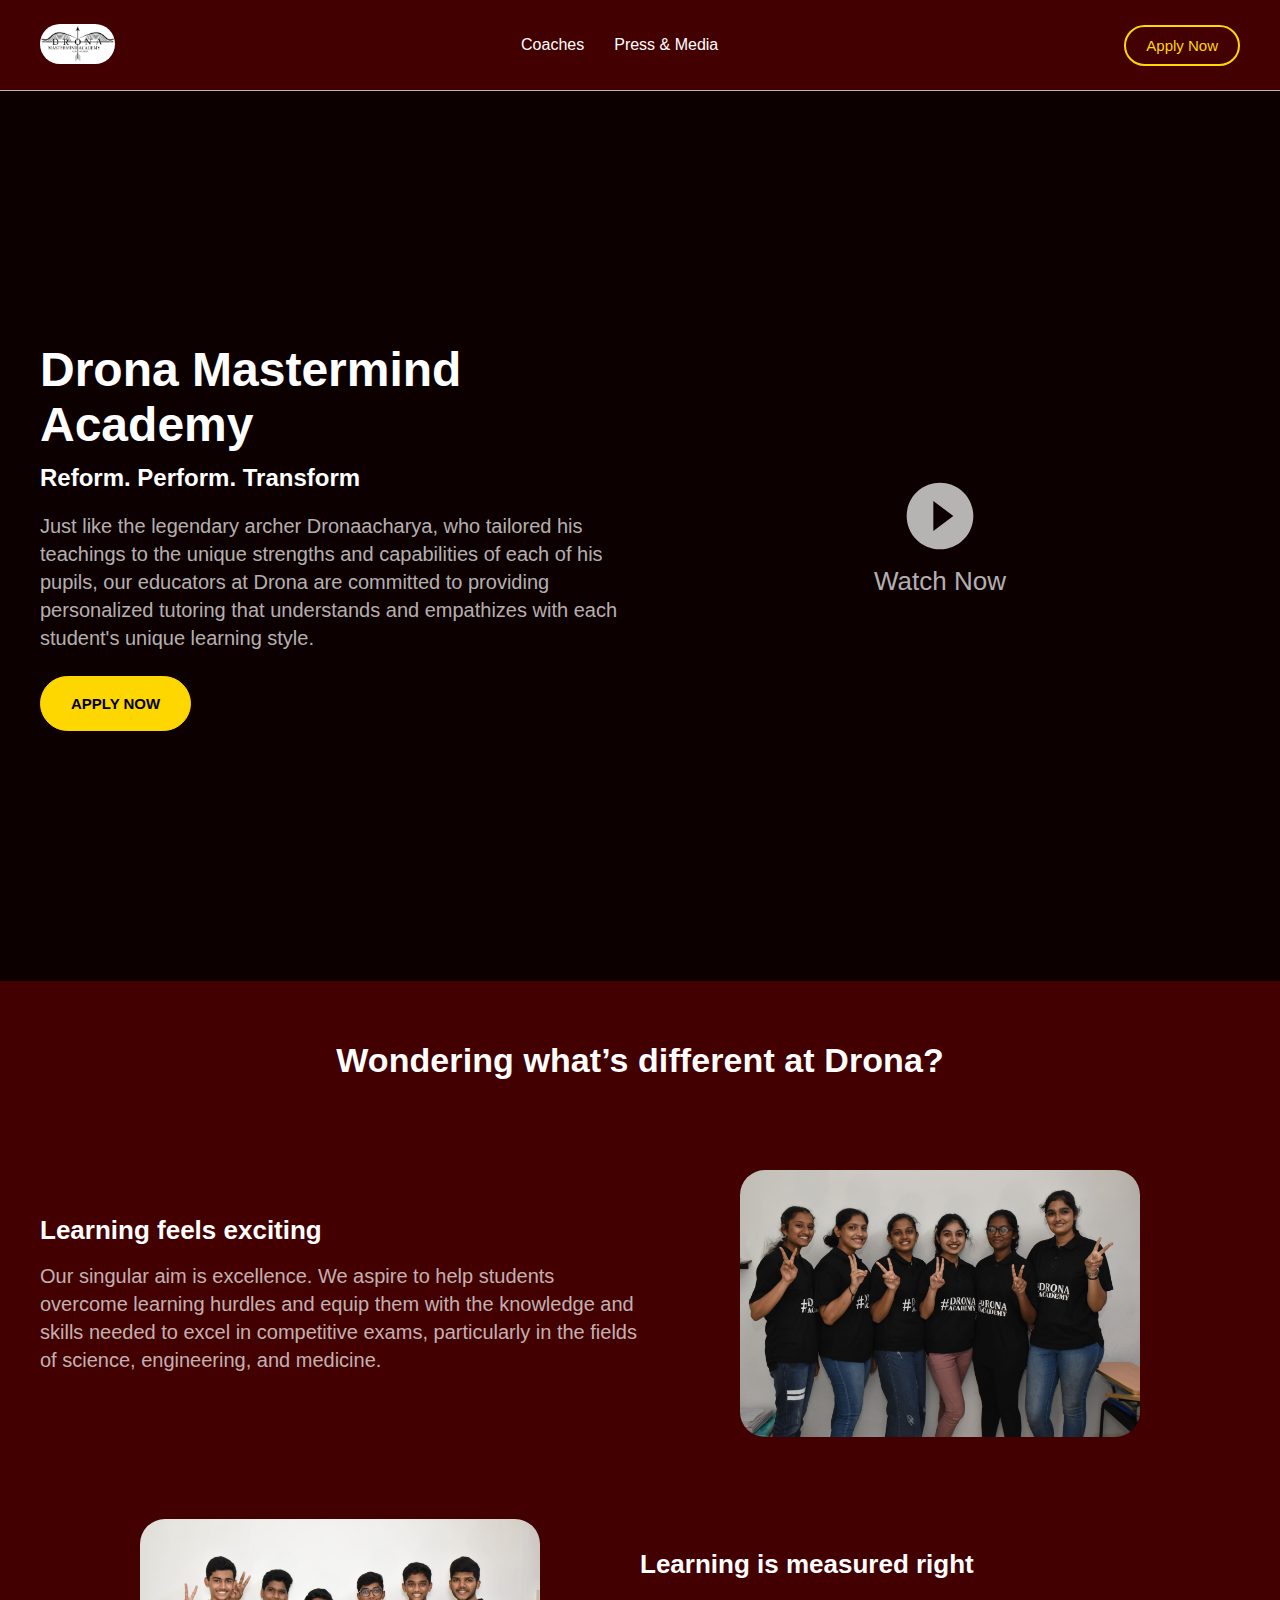
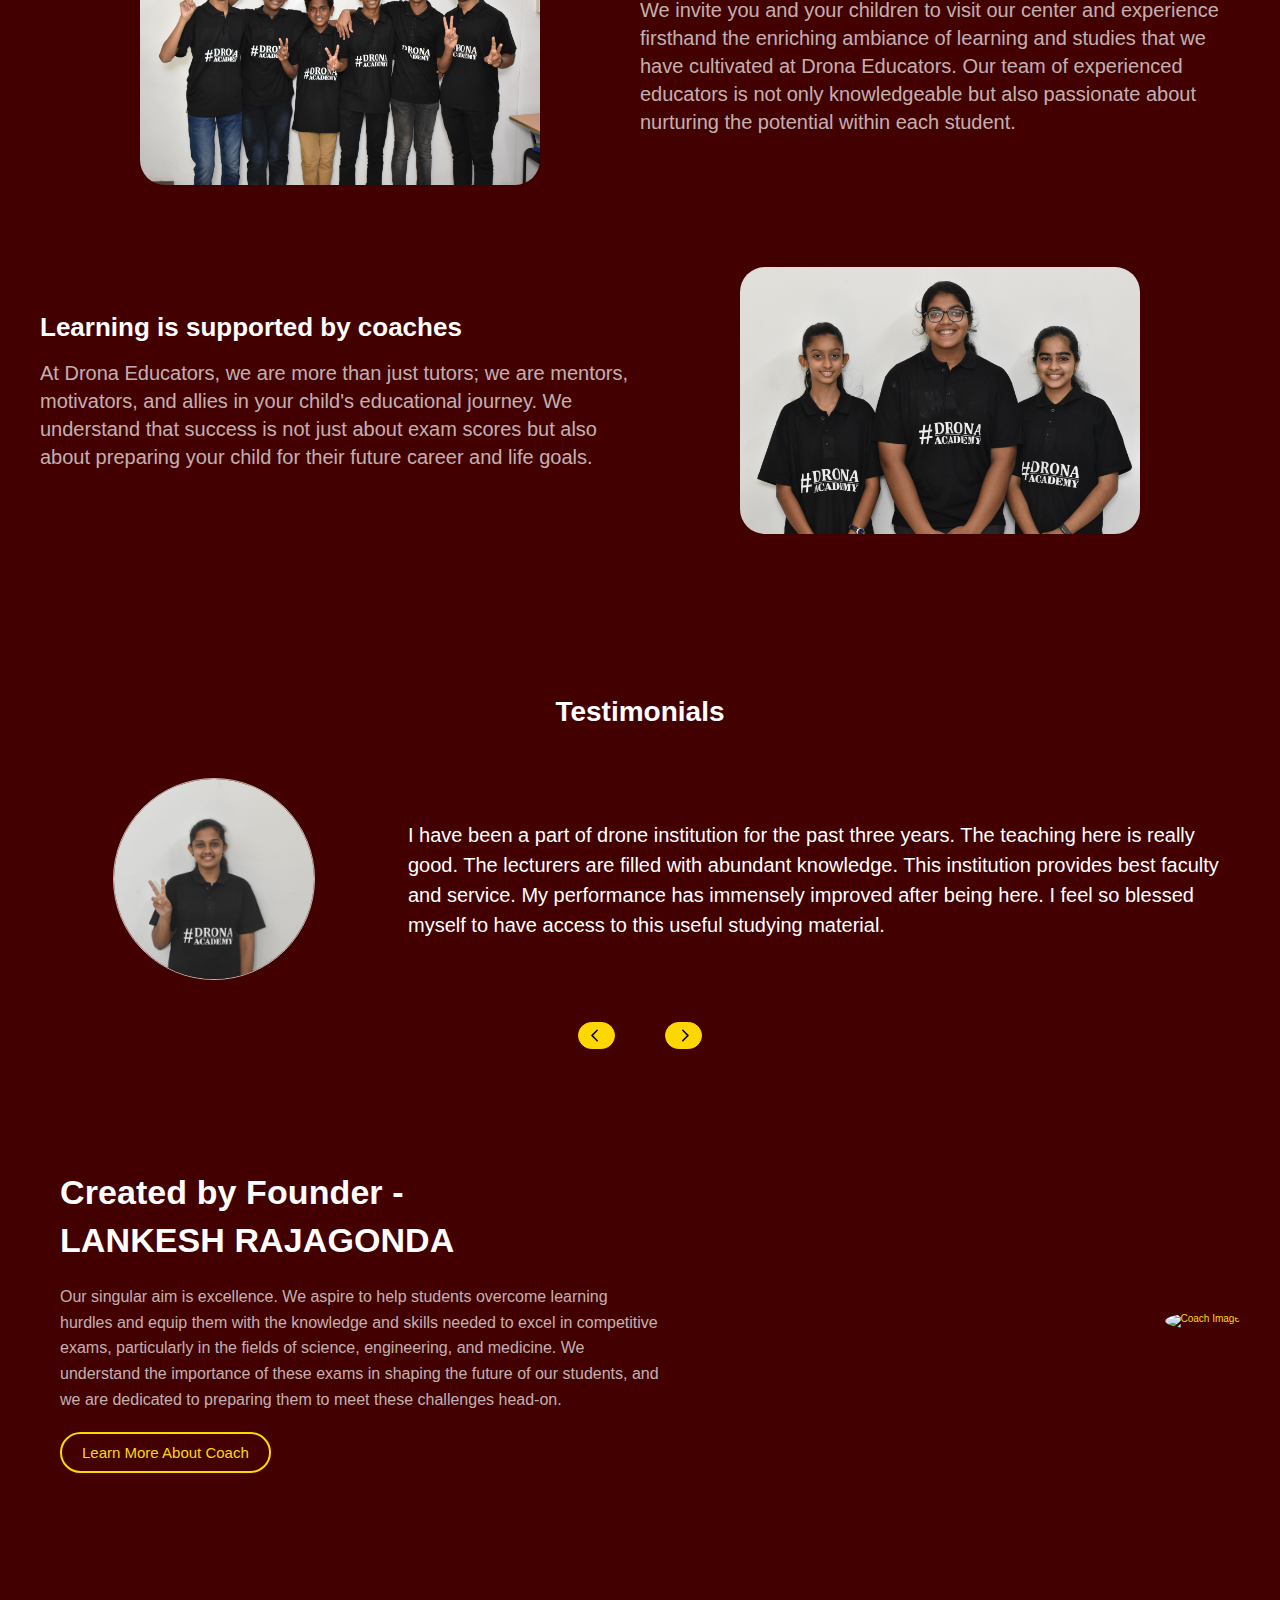
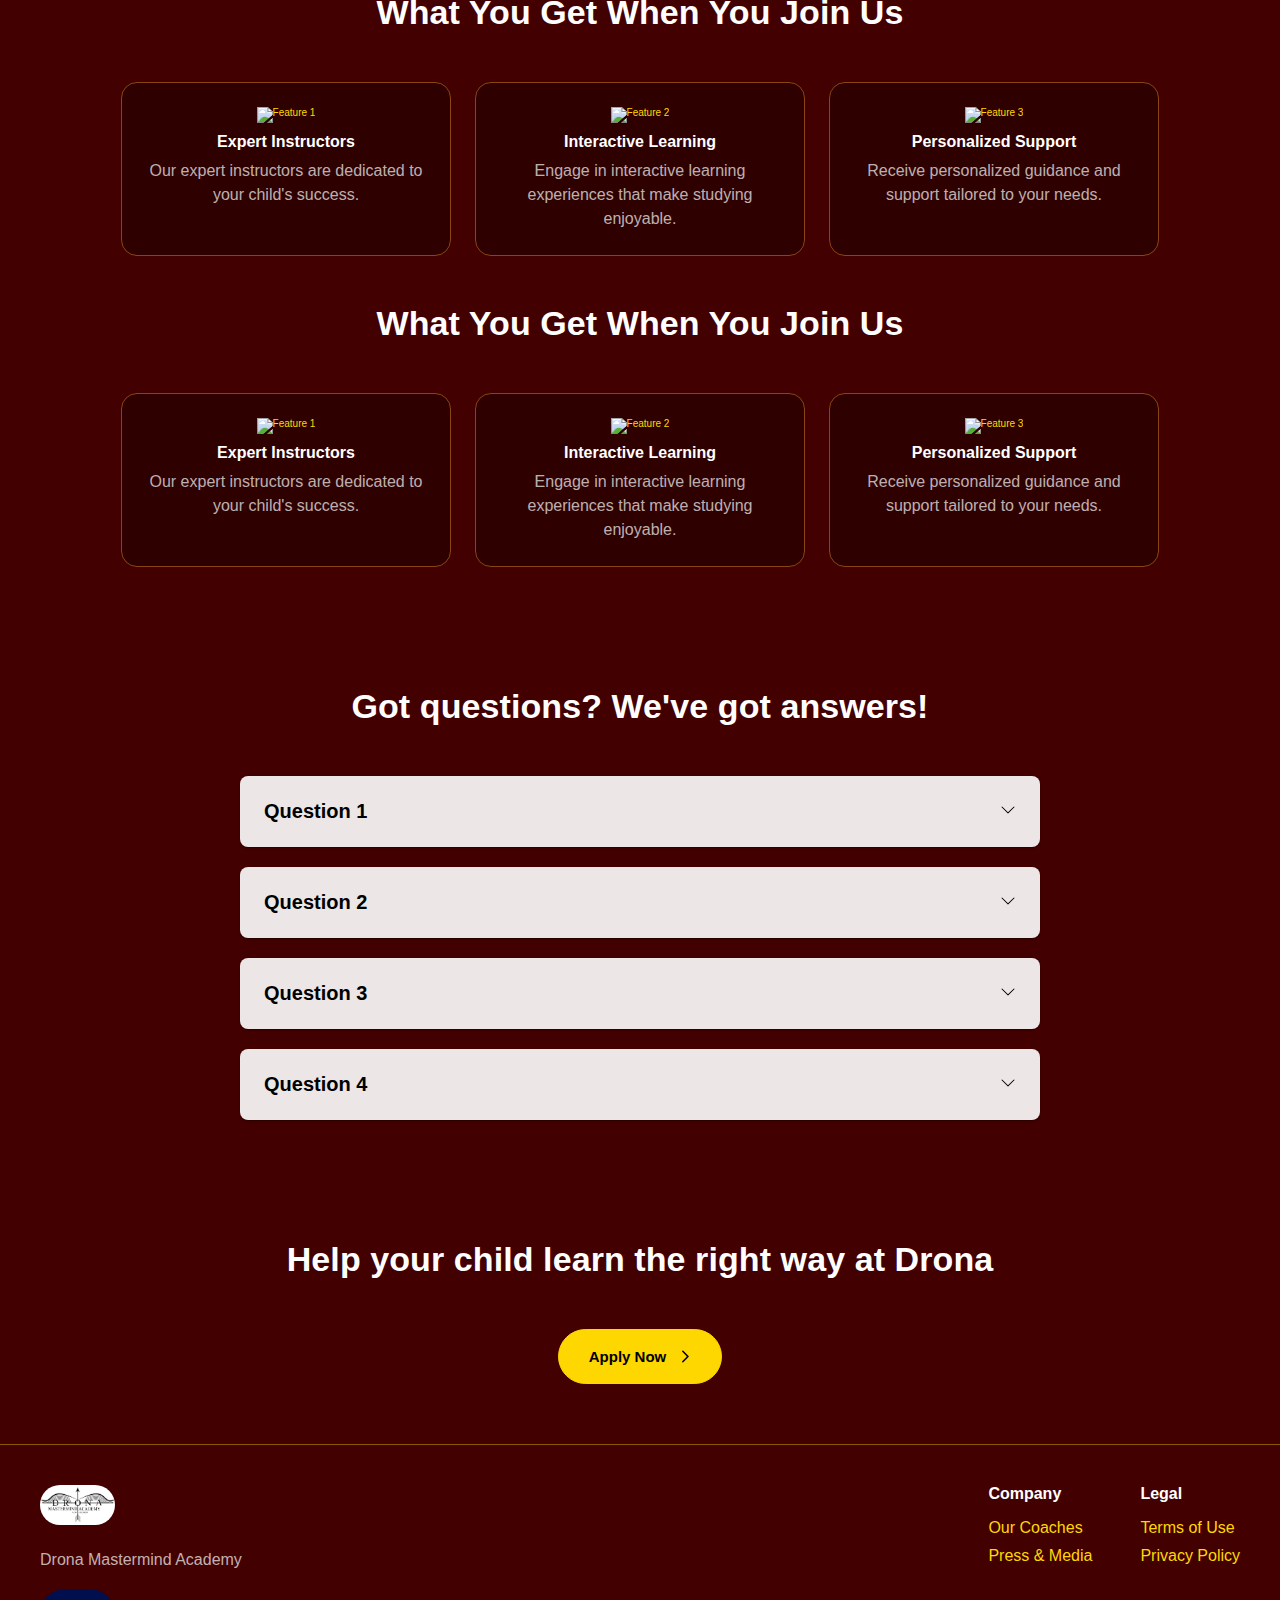
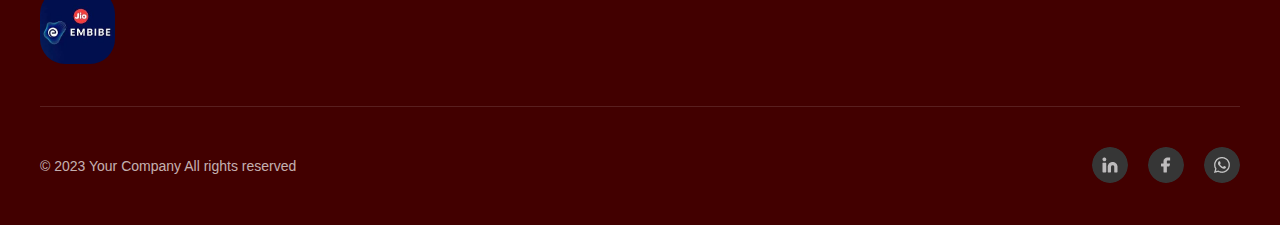
==== commit caed75eb: "white blue version & black blue version" ====
--- a/index.html
+++ b/index.html
@@ -491,6 +491,11 @@
           <div class="footer-left">
             <img src="./assets/images/logo.png" width="75" alt="Your Logo" />
             <p>Drona Mastermind Academy</p>
+            <img
+              src="./assets/images/jioEmbibeLogo.jpeg"
+              width="75"
+              alt="Your Logo"
+            />
           </div>
           <div class="footer-section">
             <h3>Company</h3>
--- a/assets/css/styles.css
+++ b/assets/css/styles.css
@@ -74,7 +74,7 @@
   color: #ffd700;
 }
 .commonBtn svg {
-  fill: #420000;
+  fill: inherit;
 }
 .commonBtn:hover {
   background-color: transparent;
@@ -657,7 +657,6 @@
   background-color: #420000;
   color: #ffd700;
   text-align: center;
-  /* Media query for responsiveness */
 }
 .callToActionSection .ctaButton {
   display: inline-flex;
@@ -704,6 +703,7 @@
 footer .footer-flex .footer-left p {
   margin-top: 24px;
   font-size: 1.6rem;
+  margin-bottom: 20px;
 }
 footer .footer-flex .footer-right {
   display: flex;
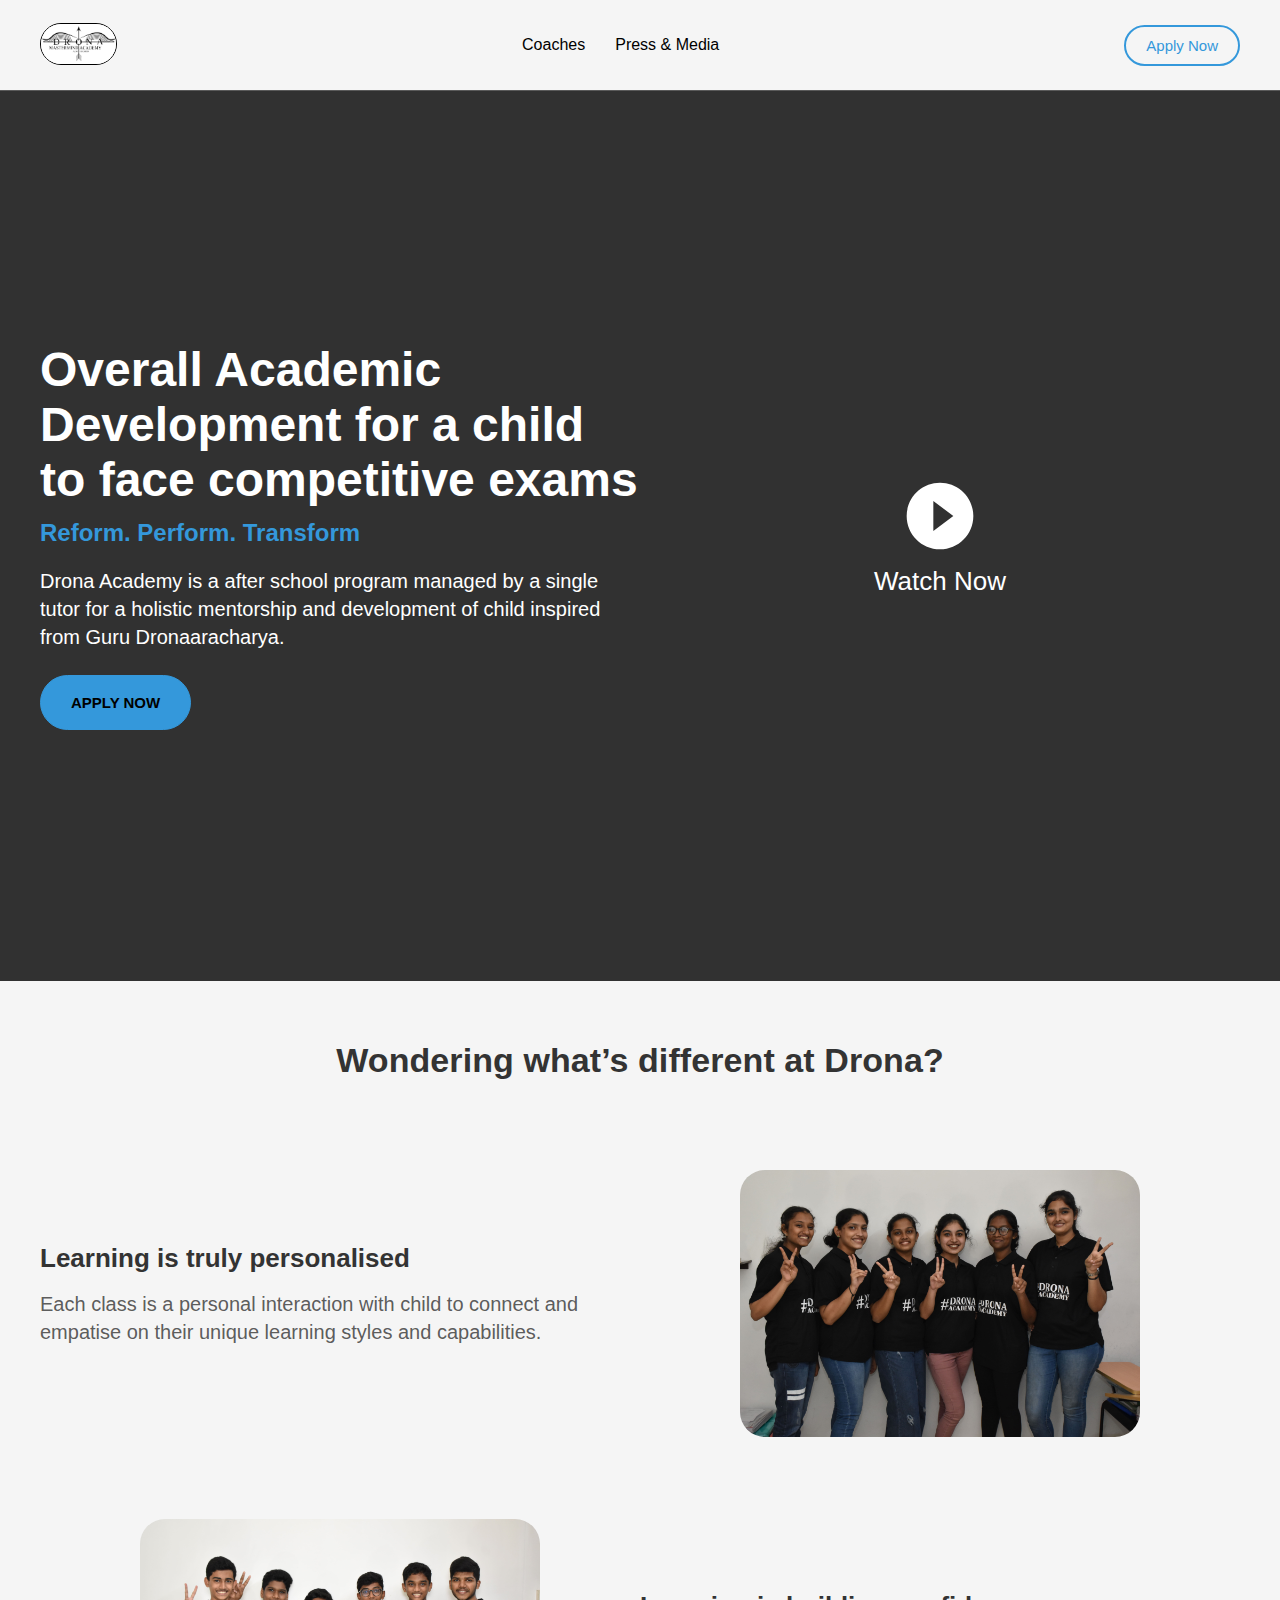
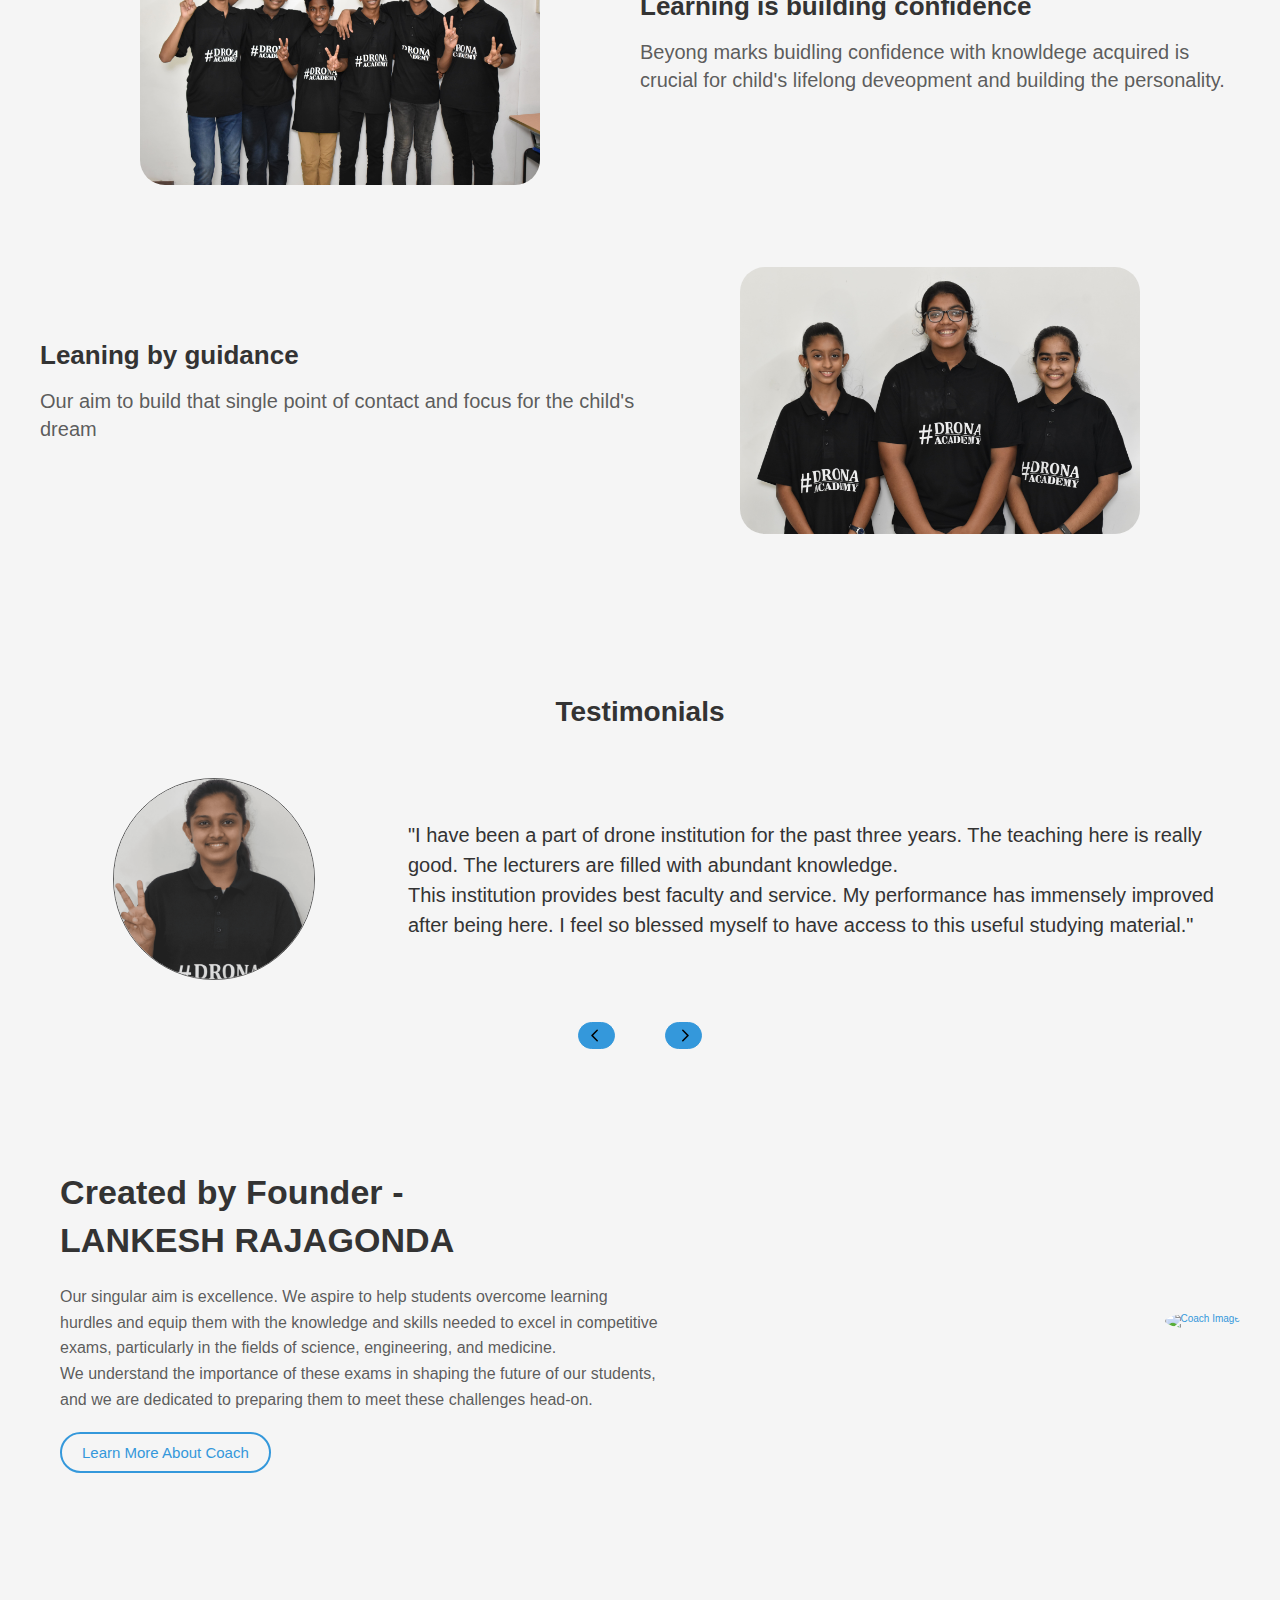
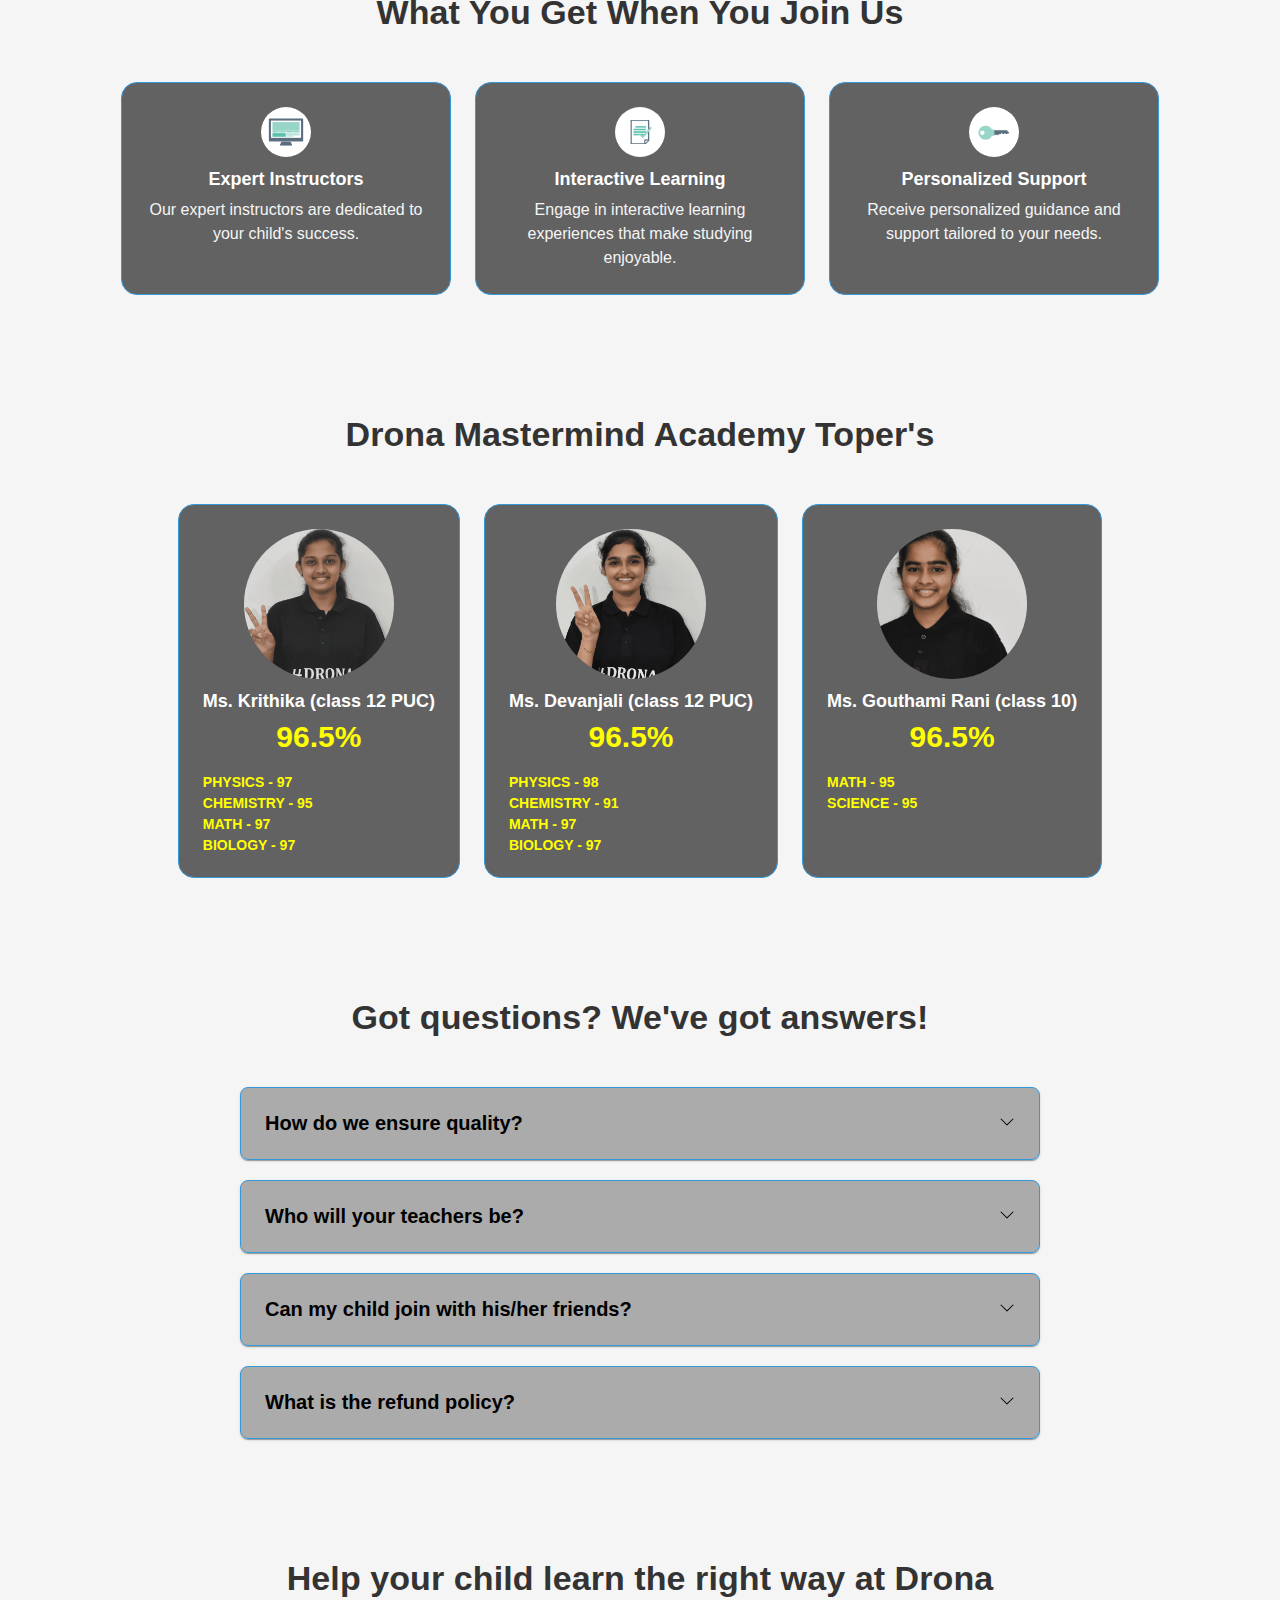
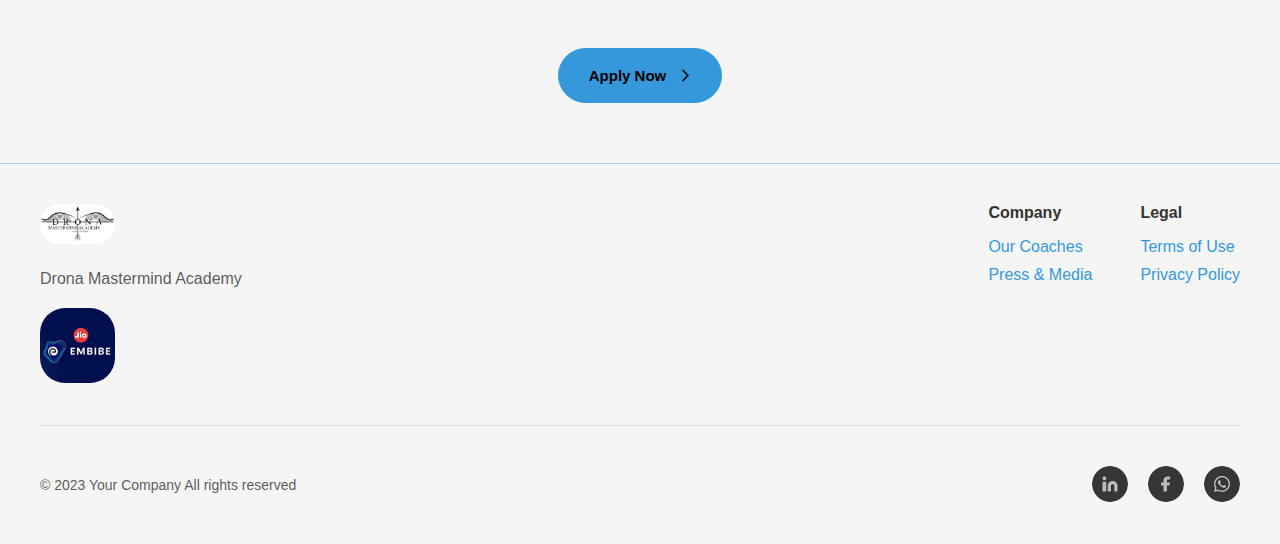
==== commit de52a6af: "final color theme select" ====
--- a/index.html
+++ b/index.html
@@ -38,14 +38,14 @@
       <div class="container">
         <div class="bannerContentWrapper">
           <div class="bannerContent">
-            <h1 class="bannerHeading">Drona Mastermind Academy</h1>
+            <h1 class="bannerHeading">
+              Overall Academic Development for a child to face competitive exams
+            </h1>
             <h2>Reform. Perform. Transform</h2>
             <p>
-              Just like the legendary archer Dronaacharya, who tailored his
-              teachings to the unique strengths and capabilities of each of his
-              pupils, our educators at Drona are committed to providing
-              personalized tutoring that understands and empathizes with each
-              student's unique learning style.
+              Drona Academy is a after school program managed by a single tutor
+              for a holistic mentorship and development of child inspired from
+              Guru Dronaaracharya.
             </p>
             <button class="commonBtn ctaButton">APPLY NOW</button>
           </div>
@@ -102,12 +102,10 @@
 
         <div class="flexLayout">
           <div class="flexContent">
-            <h3>Learning feels exciting</h3>
-            <p>
-              Our singular aim is excellence. We aspire to help students
-              overcome learning hurdles and equip them with the knowledge and
-              skills needed to excel in competitive exams, particularly in the
-              fields of science, engineering, and medicine.
+            <h3>Learning is truly personalised</h3>
+            <p>
+              Each class is a personal interaction with child to connect and
+              empatise on their unique learning styles and capabilities.
             </p>
           </div>
           <div class="flexImage">
@@ -126,25 +124,21 @@
             />
           </div>
           <div class="flexContent">
-            <h3>Learning is measured right</h3>
-            <p>
-              We invite you and your children to visit our center and experience
-              firsthand the enriching ambiance of learning and studies that we
-              have cultivated at Drona Educators. Our team of experienced
-              educators is not only knowledgeable but also passionate about
-              nurturing the potential within each student.
+            <h3>Learning is building confidence</h3>
+            <p>
+              Beyong marks buidling confidence with knowldege acquired is
+              crucial for child's lifelong deveopment and building the
+              personality.
             </p>
           </div>
         </div>
 
         <div class="flexLayout">
           <div class="flexContent">
-            <h3>Learning is supported by coaches</h3>
-            <p>
-              At Drona Educators, we are more than just tutors; we are mentors,
-              motivators, and allies in your child's educational journey. We
-              understand that success is not just about exam scores but also
-              about preparing your child for their future career and life goals.
+            <h3>Leaning by guidance</h3>
+            <p>
+              Our aim to build that single point of contact and focus for the
+              child's dream
             </p>
           </div>
           <div class="flexImage">
@@ -166,18 +160,19 @@
               <div class="testimonial">
                 <div class="testimonialImage">
                   <img
-                    src="./assets/images/testimonialOne.jpg"
+                    src="./assets/images/testimonialOne.png"
                     alt="Student 1"
                   />
                 </div>
                 <div class="testimonialContent">
                   <p class="testimonialText">
-                    I have been a part of drone institution for the past three
+                    "I have been a part of drone institution for the past three
                     years. The teaching here is really good. The lecturers are
-                    filled with abundant knowledge. This institution provides
-                    best faculty and service. My performance has immensely
-                    improved after being here. I feel so blessed myself to have
-                    access to this useful studying material.
+                    filled with abundant knowledge.<br />
+                    This institution provides best faculty and service. My
+                    performance has immensely improved after being here. I feel
+                    so blessed myself to have access to this useful studying
+                    material."
                   </p>
                 </div>
               </div>
@@ -186,16 +181,16 @@
               <div class="testimonial">
                 <div class="testimonialImage">
                   <img
-                    src="./assets/images/testimonialTwo.jpg"
+                    src="./assets/images/testimonialTwo.png"
                     alt="Student 2"
                   />
                 </div>
                 <div class="testimonialContent">
                   <p class="testimonialText">
-                    One of the most prestigious institute with experienced
+                    "One of the most prestigious institute with experienced
                     teachers, good study materials, and a stressfree study
                     environment. Has a dedicated staff that will help you
-                    achieve your goal and guide you throughout your journey.
+                    achieve your goal and guide you throughout your journey."
                   </p>
                 </div>
               </div>
@@ -210,12 +205,13 @@
                 </div>
                 <div class="testimonialContent">
                   <p class="testimonialText">
-                    I have been a part of drone institution for the past three
+                    "I have been a part of drone institution for the past three
                     years. The teaching here is really good. The lecturers are
-                    filled with abundant knowledge. This institution provides
-                    best faculty and service. My performance has immensely
-                    improved after being here. I feel so blessed myself to have
-                    access to this useful studying material.
+                    filled with abundant knowledge.<br />
+                    This institution provides best faculty and service. My
+                    performance has immensely improved after being here. I feel
+                    so blessed myself to have access to this useful studying
+                    material."
                   </p>
                 </div>
               </div>
@@ -265,10 +261,10 @@
               Our singular aim is excellence. We aspire to help students
               overcome learning hurdles and equip them with the knowledge and
               skills needed to excel in competitive exams, particularly in the
-              fields of science, engineering, and medicine. We understand the
-              importance of these exams in shaping the future of our students,
-              and we are dedicated to preparing them to meet these challenges
-              head-on.
+              fields of science, engineering, and medicine. <br />We understand
+              the importance of these exams in shaping the future of our
+              students, and we are dedicated to preparing them to meet these
+              challenges head-on.
             </p>
             <button class="outlineBtn">Learn More About Coach</button>
           </div>
@@ -279,13 +275,13 @@
       </div>
     </section>
 
-    <section class="featuresSection">
+    <section class="featuresSection whatYouGetSection">
       <div class="container">
         <h2 class="heading">What You Get When You Join Us</h2>
         <div class="featuresFlex">
           <div class="featureCard">
             <img
-              src="https://cdn2.iconfinder.com/data/icons/blue-round-amazing-icons-2/512/desktop-512.png"
+              src="./assets/images/deskIcon.jpeg"
               alt="Feature 1"
               width="48"
               height="48"
@@ -295,7 +291,7 @@
           </div>
           <div class="featureCard">
             <img
-              src="https://cdn2.iconfinder.com/data/icons/blue-round-amazing-icons-2/512/desktop-512.png"
+              src="./assets/images/fileIcon.jpeg"
               alt="Feature 2"
               width="48"
               height="48"
@@ -308,7 +304,7 @@
           </div>
           <div class="featureCard">
             <img
-              src="https://cdn2.iconfinder.com/data/icons/blue-round-amazing-icons-2/512/desktop-512.png"
+              src="./assets/images/keyIcon.jpeg"
               alt="Feature 3"
               width="48"
               height="48"
@@ -319,42 +315,58 @@
             </p>
           </div>
         </div>
-        <h2 class="heading">What You Get When You Join Us</h2>
+      </div>
+    </section>
+
+    <section class="featuresSection topersSection">
+      <div class="container">
+        <h2 class="heading">Drona Mastermind Academy Toper's</h2>
         <div class="featuresFlex">
           <div class="featureCard">
             <img
-              src="https://cdn2.iconfinder.com/data/icons/blue-round-amazing-icons-2/512/desktop-512.png"
+              src="./assets//images/testimonialOne.png"
               alt="Feature 1"
               width="48"
               height="48"
             />
-            <h3>Expert Instructors</h3>
-            <p>Our expert instructors are dedicated to your child's success.</p>
+            <h3>Ms. Krithika (class 12 PUC)</h3>
+            <h4>96.5%</h4>
+            <ul>
+              <li>PHYSICS - 97</li>
+              <li>CHEMISTRY - 95</li>
+              <li>MATH - 97</li>
+              <li>BIOLOGY - 97</li>
+            </ul>
           </div>
           <div class="featureCard">
             <img
-              src="https://cdn2.iconfinder.com/data/icons/blue-round-amazing-icons-2/512/desktop-512.png"
+              src="./assets//images/testimonialTwo.png"
               alt="Feature 2"
               width="48"
               height="48"
             />
-            <h3>Interactive Learning</h3>
-            <p>
-              Engage in interactive learning experiences that make studying
-              enjoyable.
-            </p>
+            <h3>Ms. Devanjali (class 12 PUC)</h3>
+            <h4>96.5%</h4>
+            <ul>
+              <li>PHYSICS - 98</li>
+              <li>CHEMISTRY - 91</li>
+              <li>MATH - 97</li>
+              <li>BIOLOGY - 97</li>
+            </ul>
           </div>
           <div class="featureCard">
             <img
-              src="https://cdn2.iconfinder.com/data/icons/blue-round-amazing-icons-2/512/desktop-512.png"
+              src="./assets//images/gouthami.png"
               alt="Feature 3"
               width="48"
               height="48"
             />
-            <h3>Personalized Support</h3>
-            <p>
-              Receive personalized guidance and support tailored to your needs.
-            </p>
+            <h3>Ms. Gouthami Rani (class 10)</h3>
+            <h4>96.5%</h4>
+            <ul>
+              <li>MATH - 95</li>
+              <li>SCIENCE - 95</li>
+            </ul>
           </div>
         </div>
       </div>
@@ -366,7 +378,7 @@
         <div class="faqAccordion">
           <div class="faqItem">
             <div class="faqQuestion">
-              <span>Question 1</span>
+              <span>How do we ensure quality?</span>
               <svg
                 class="arrowIcon"
                 xmlns="http://www.w3.org/2000/svg"
@@ -381,11 +393,17 @@
                 />
               </svg>
             </div>
-            <div class="faqAnswer">Answer 1 goes here.</div>
+            <div class="faqAnswer">
+              We leverage technology to provide the best curriculum and
+              instructions as well as measure learning outcomes at every step.
+              This is regularly reported to the parents. For the coaches, we
+              have a rigorous 6 step process to only pick the best applicants
+              followed by 2 weeks of thorough training.
+            </div>
           </div>
           <div class="faqItem">
             <div class="faqQuestion">
-              <span>Question 2</span>
+              <span>Who will your teachers be?</span>
               <svg
                 class="arrowIcon"
                 xmlns="http://www.w3.org/2000/svg"
@@ -400,11 +418,18 @@
                 />
               </svg>
             </div>
-            <div class="faqAnswer">Answer 2 goes here.</div>
+            <div class="faqAnswer">
+              We actually call them coaches and they are refreshingly relatable
+              teachers whom the kids can't get enough of! We have a rigorous 6
+              step hiring process followed by a training on cognitive and
+              behavioural psychology. They challenge each student while still
+              being fun, encouraging and motivating. Within just 1 month your
+              child will tell you how much this difference matters to them.
+            </div>
           </div>
           <div class="faqItem">
             <div class="faqQuestion">
-              <span>Question 3</span>
+              <span>Can my child join with his/her friends?</span>
               <svg
                 class="arrowIcon"
                 xmlns="http://www.w3.org/2000/svg"
@@ -419,11 +444,15 @@
                 />
               </svg>
             </div>
-            <div class="faqAnswer">Answer 3 goes here.</div>
+            <div class="faqAnswer">
+              Definitely but please hurry and let us know! We reserve a limited
+              number of batches for each school and want to make sure we block
+              slots in the same batch when friends want to study together.
+            </div>
           </div>
           <div class="faqItem">
             <div class="faqQuestion">
-              <span>Question 4</span>
+              <span>What is the refund policy?</span>
               <svg
                 class="arrowIcon"
                 xmlns="http://www.w3.org/2000/svg"
@@ -438,7 +467,11 @@
                 />
               </svg>
             </div>
-            <div class="faqAnswer">Answer 4 goes here.</div>
+            <div class="faqAnswer">
+              We have a no questions asked refund policy. You will receive
+              pro-rata refund for the remaining part of the course incase you
+              are not satisfied with the course for whatever reason.
+            </div>
           </div>
         </div>
       </div>
--- a/assets/css/styles.css
+++ b/assets/css/styles.css
@@ -10,8 +10,8 @@
 
 body {
   font-family: Arial, sans-serif;
-  background-color: #420000;
-  color: #ffffff;
+  background-color: #f5f5f5;
+  color: #333333;
 }
 
 h1,
@@ -20,11 +20,11 @@
 h4,
 h5,
 h6 {
-  color: #ffffff;
+  color: #333333;
 }
 
 p {
-  color: rgba(255, 255, 255, 0.7019607843);
+  color: rgba(51, 51, 51, 0.8);
 }
 
 a {
@@ -42,7 +42,7 @@
 }
 
 button {
-  background-color: #ffffff;
+  background-color: #333333;
   color: #000000;
   border-radius: 36px;
   padding: 6px 16px;
@@ -61,9 +61,9 @@
 }
 
 .commonBtn {
-  background-color: #ffd700;
+  background-color: #3498db;
   color: #000000;
-  border: 1px solid #ffd700;
+  border: 1px solid #3498db;
   padding: 1.8rem 3rem;
   font-size: 1.5rem;
   font-weight: 600;
@@ -71,31 +71,31 @@
 }
 .commonBtn:hover {
   background-color: transparent;
-  color: #ffd700;
+  color: #3498db;
 }
 .commonBtn svg {
   fill: inherit;
 }
 .commonBtn:hover {
   background-color: transparent;
-  color: #ffd700;
+  color: #3498db;
 }
 .commonBtn:hover svg {
-  fill: #ffd700;
+  fill: #3498db;
 }
 
 .outlineBtn {
   background-color: transparent;
-  border: 2px solid #ffd700;
-  color: #ffd700;
+  border: 2px solid #3498db;
+  color: #3498db;
   padding: 10px 20px;
   font-size: 1.5rem;
   cursor: pointer;
   transition: background-color 0.3s ease-in-out, color 0.3s ease-in-out;
 }
 .outlineBtn:hover {
-  background-color: #ffd700;
-  color: #420000;
+  background-color: #3498db;
+  color: #f5f5f5;
 }
 
 h2.heading {
@@ -113,12 +113,13 @@
 
 header {
   background-color: transparent;
-  color: #ffffff;
+  color: #333333;
   padding: 16px;
-  border-bottom: 1px solid rgba(255, 255, 255, 0.7019607843);
+  border-bottom: 1px solid rgba(51, 51, 51, 0.8);
 }
 header .logo img {
   border-radius: 25px;
+  border: 1px solid #000000;
 }
 header nav {
   display: flex;
@@ -136,11 +137,11 @@
   padding-block: 20px;
 }
 header ul.menu li a {
-  color: #ffffff;
+  color: #000000;
   font-size: 1.6rem;
 }
 header ul.menu li a:hover {
-  color: #ffd700;
+  color: #3498db;
 }
 header .buttons {
   display: flex;
@@ -156,7 +157,7 @@
   right: 0;
   width: 100%;
   padding: 10px;
-  border-bottom: 1px solid #ffd700;
+  border-bottom: 1px solid #3498db;
 }
 header .menu-toggle {
   display: none;
@@ -179,7 +180,7 @@
 header .bar {
   width: 100%;
   height: 2px;
-  background: #ffffff;
+  background: #333333;
   transition: transform 0.3s ease;
 }
 @media screen and (max-width: 768px) {
@@ -190,6 +191,9 @@
     display: none;
     gap: 0;
   }
+  header ul.menu li a {
+    color: #ffffff;
+  }
   header .menu-toggle {
     display: flex;
   }
@@ -202,7 +206,7 @@
 }
 
 .bannerSection {
-  background-color: #420000;
+  background-color: #f5f5f5;
   background-image: url("../images/founder.png");
   background-size: cover;
   background-position: center;
@@ -233,6 +237,7 @@
 .bannerSection h2 {
   font-size: 2.4rem;
   margin-bottom: 20px;
+  color: #3498db;
 }
 .bannerSection .bannerContent {
   flex: 1;
@@ -240,11 +245,13 @@
 .bannerSection .bannerContent .bannerHeading {
   font-size: 4.8rem;
   margin-bottom: 1.2rem;
+  color: #ffffff;
 }
 .bannerSection .bannerContent p {
   font-size: 2rem;
   margin-bottom: 2.4rem;
   line-height: 1.4em;
+  color: #ffffff;
 }
 .bannerSection .bannerVideo {
   flex: 1;
@@ -252,23 +259,26 @@
   flex-direction: column;
   align-items: center;
   cursor: pointer;
+  color: #ffffff;
 }
 .bannerSection .bannerVideo svg {
   width: 80px;
   height: 80px;
-  fill: rgba(255, 255, 255, 0.7019607843);
+  fill: rgba(51, 51, 51, 0.8);
   transition: fill 0.3s;
   cursor: pointer;
+  fill: #ffffff;
 }
 .bannerSection .bannerVideo P {
   margin-top: 1rem;
   font-size: 2.6rem;
+  color: #ffffff;
 }
 .bannerSection .bannerVideo:hover p {
-  color: #ffd700;
+  color: #3498db;
 }
 .bannerSection .bannerVideo:hover svg {
-  fill: #ffd700;
+  fill: #3498db;
 }
 @media (max-width: 768px) {
   .bannerSection .bannerContentWrapper {
@@ -322,11 +332,11 @@
   box-shadow: 0px 0px 10px rgba(0, 0, 0, 0.5);
   text-align: center;
   position: relative;
-  border: 1px solid #ffd700;
+  border: 1px solid #3498db;
 }
 .popupOverlay .closePopupButton {
   background: #000000;
-  color: #ffffff;
+  color: #333333;
   padding: 5px;
   border-radius: 50%;
   display: inline-flex;
@@ -354,12 +364,12 @@
 }
 
 .aboutSection {
-  background-color: #420000;
+  background-color: #f5f5f5;
   padding: 60px 0;
   text-align: center;
 }
 .aboutSection h3 {
-  color: #ffffff;
+  color: #333333;
   font-size: 2.6rem;
   margin-bottom: 16px;
 }
@@ -377,7 +387,7 @@
   font-size: 2rem;
   font-weight: 500;
   line-height: 1.4em;
-  color: rgba(255, 255, 255, 0.7019607843);
+  color: rgba(51, 51, 51, 0.8);
   margin-bottom: 20px;
 }
 .aboutSection .flexImage {
@@ -410,12 +420,12 @@
 }
 
 .testimonialsSection {
-  background-color: #420000;
+  background-color: #f5f5f5;
   padding: 60px 0;
   text-align: center;
 }
 .testimonialsSection .testimonialsHeading {
-  color: #ffffff;
+  color: #333333;
   font-size: 28px;
   margin-bottom: 30px;
 }
@@ -446,7 +456,7 @@
   object-position: top;
   max-width: 100%;
   border-radius: 50%;
-  border: 1px solid rgba(255, 255, 255, 0.7019607843);
+  border: 1px solid rgba(51, 51, 51, 0.8);
 }
 .testimonialsSection .testimonialContent {
   flex: 0 0 70%;
@@ -454,7 +464,7 @@
   padding: 0 20px;
 }
 .testimonialsSection .testimonialText {
-  color: #ffffff;
+  color: #333333;
   font-size: 2rem;
   line-height: 1.5em;
 }
@@ -467,9 +477,9 @@
 }
 .testimonialsSection .prevSlideBtn,
 .testimonialsSection .nextSlideBtn {
-  background-color: #ffd700;
-  border: 1px solid #ffd700;
-  color: #420000;
+  background-color: #3498db;
+  border: 1px solid #3498db;
+  color: #f5f5f5;
   padding: 5px 10px;
   margin: 0 10px;
   cursor: pointer;
@@ -483,12 +493,12 @@
 }
 .testimonialsSection .prevSlideBtn:hover,
 .testimonialsSection .nextSlideBtn:hover {
-  background-color: #420000;
-  color: #ffd700;
+  background-color: #f5f5f5;
+  color: #3498db;
 }
 .testimonialsSection .prevSlideBtn:hover svg,
 .testimonialsSection .nextSlideBtn:hover svg {
-  fill: #ffd700;
+  fill: #3498db;
 }
 @media (max-width: 768px) {
   .testimonialsSection .testimonial {
@@ -504,8 +514,8 @@
 }
 
 .coachesSection {
-  background-color: #420000;
-  color: #ffd700;
+  background-color: #f5f5f5;
+  color: #3498db;
   padding: 60px 0;
 }
 .coachesSection .coachesFlex {
@@ -553,8 +563,8 @@
 }
 
 .featuresSection {
-  background-color: #420000;
-  color: #ffd700;
+  background-color: #f5f5f5;
+  color: #3498db;
   text-align: center;
 }
 .featuresSection .featuresFlex {
@@ -562,30 +572,45 @@
   justify-content: center;
   gap: 24px;
   flex-wrap: wrap;
-}
-.featuresSection .featuresFlex:first-of-type {
-  margin-bottom: 48px;
 }
 .featuresSection .featureCard {
   max-width: 280px;
   text-align: center;
   padding: 24px;
-  background-color: rgba(0, 0, 0, 0.3);
+  background-color: rgba(0, 0, 0, 0.6);
   border-radius: 16px;
-  border: 1px solid #8b4513;
+  border: 1px solid #3498db;
 }
 .featuresSection .featureCard img {
-  max-width: 100%;
-  height: auto;
+  border-radius: 50%;
+  object-fit: cover;
+  object-position: top;
   margin-bottom: 10px;
 }
 .featuresSection .featureCard h3 {
-  font-size: 1.6rem;
+  font-size: 1.8rem;
   margin-bottom: 8px;
+  color: #ffffff;
+}
+.featuresSection .featureCard h4 {
+  font-size: 3rem;
+  margin-bottom: 20px;
+  color: yellow;
+}
+.featuresSection .featureCard li {
+  font-size: 1.4rem;
+  color: yellow;
+  text-align: left;
+  text-transform: capitalize;
+  font-weight: 600;
+}
+.featuresSection .featureCard li:not(:last-of-type) {
+  margin-bottom: 5px;
 }
 .featuresSection .featureCard p {
   font-size: 16px;
   line-height: 1.5em;
+  color: #f5f5f5;
 }
 @media screen and (max-width: 768px) {
   .featuresSection .featuresFlex {
@@ -595,12 +620,22 @@
   }
 }
 
+.whatYouGetSection img {
+  width: 50px;
+  height: 50px;
+}
+
+.topersSection img {
+  width: 150px;
+  height: 150px;
+}
+
 .faqSection {
-  background-color: #420000;
+  background-color: #f5f5f5;
   text-align: center;
 }
 .faqSection h2 {
-  color: #ffffff;
+  color: #333333;
 }
 .faqSection .faqAccordion {
   max-width: 800px;
@@ -615,8 +650,9 @@
   cursor: pointer;
   transition: border-color 0.3s ease-in-out;
   text-align: left;
-  background-color: rgba(255, 255, 255, 0.9);
+  background-color: rgba(0, 0, 0, 0.3);
   border-radius: 8px;
+  border: 1px solid #3498db;
 }
 .faqSection .faqItem:not(:last-of-type) {
   margin-bottom: 20px;
@@ -654,8 +690,8 @@
 }
 
 .callToActionSection {
-  background-color: #420000;
-  color: #ffd700;
+  background-color: #f5f5f5;
+  color: #3498db;
   text-align: center;
 }
 .callToActionSection .ctaButton {
@@ -674,10 +710,10 @@
 }
 
 footer {
-  background-color: #420000;
-  color: #ffd700;
+  background-color: #f5f5f5;
+  color: #3498db;
   padding: 40px 0;
-  border-top: 1px solid rgba(255, 215, 0, 0.4);
+  border-top: 1px solid rgba(52, 152, 219, 0.4);
 }
 footer h3 {
   font-size: 1.6rem;
@@ -691,7 +727,7 @@
   width: 100%;
   padding-bottom: 40px;
   gap: 48px;
-  border-bottom: 1px solid rgba(255, 255, 255, 0.12);
+  border-bottom: 1px solid rgba(51, 51, 51, 0.12);
 }
 footer .footer-flex .footer-left {
   flex: 1;
@@ -721,13 +757,13 @@
   margin-bottom: 10px;
 }
 footer ul li a {
-  color: #ffd700;
+  color: #3498db;
   text-decoration: none;
   transition: color 0.3s ease-in-out;
   font-size: 1.6rem;
 }
 footer ul li a:hover {
-  color: rgba(255, 255, 255, 0.7019607843);
+  color: rgba(51, 51, 51, 0.8);
 }
 footer .footer-bottom {
   width: 100%;
@@ -747,7 +783,7 @@
   border-radius: 50%;
 }
 footer .footer-bottom .social-icons img:hover {
-  box-shadow: 0 0 10px rgba(255, 255, 255, 0.3);
+  box-shadow: 0 0 10px rgba(51, 51, 51, 0.3);
 }
 @media screen and (max-width: 768px) {
   footer .footer-flex {
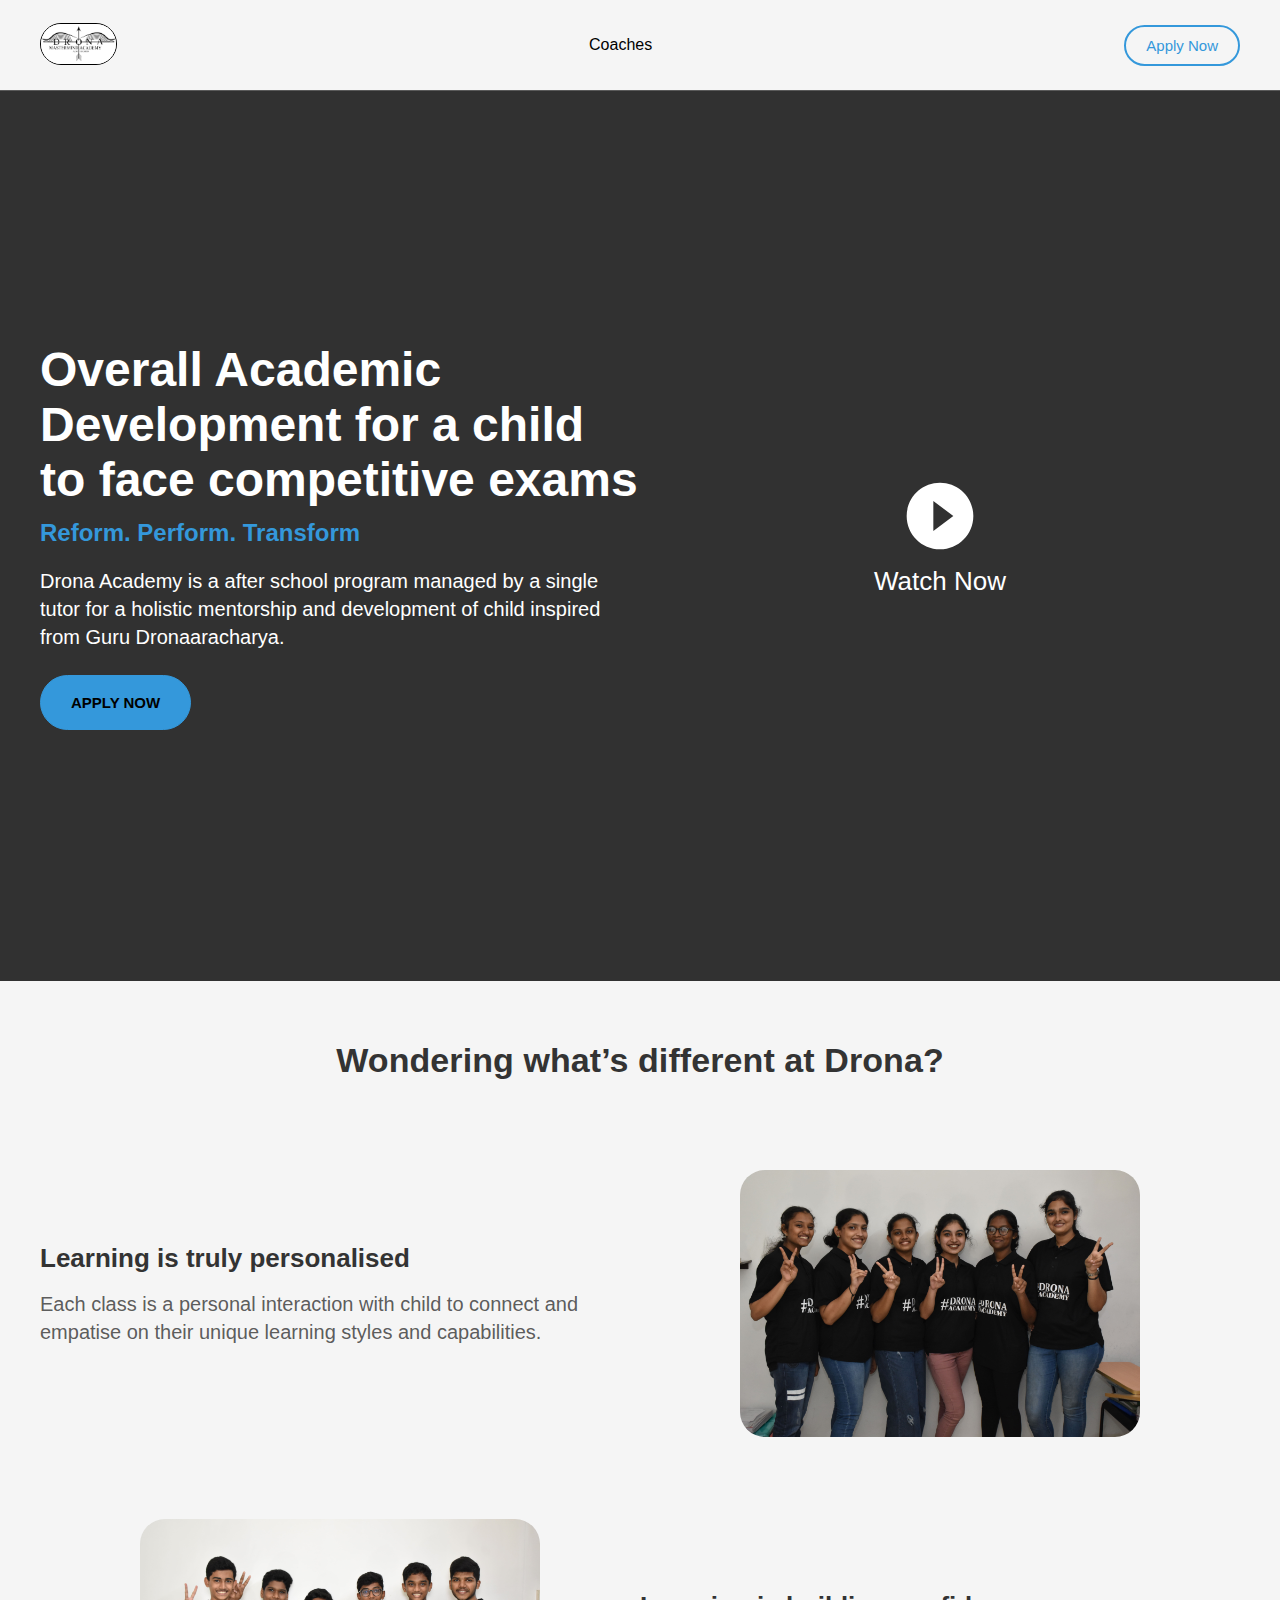
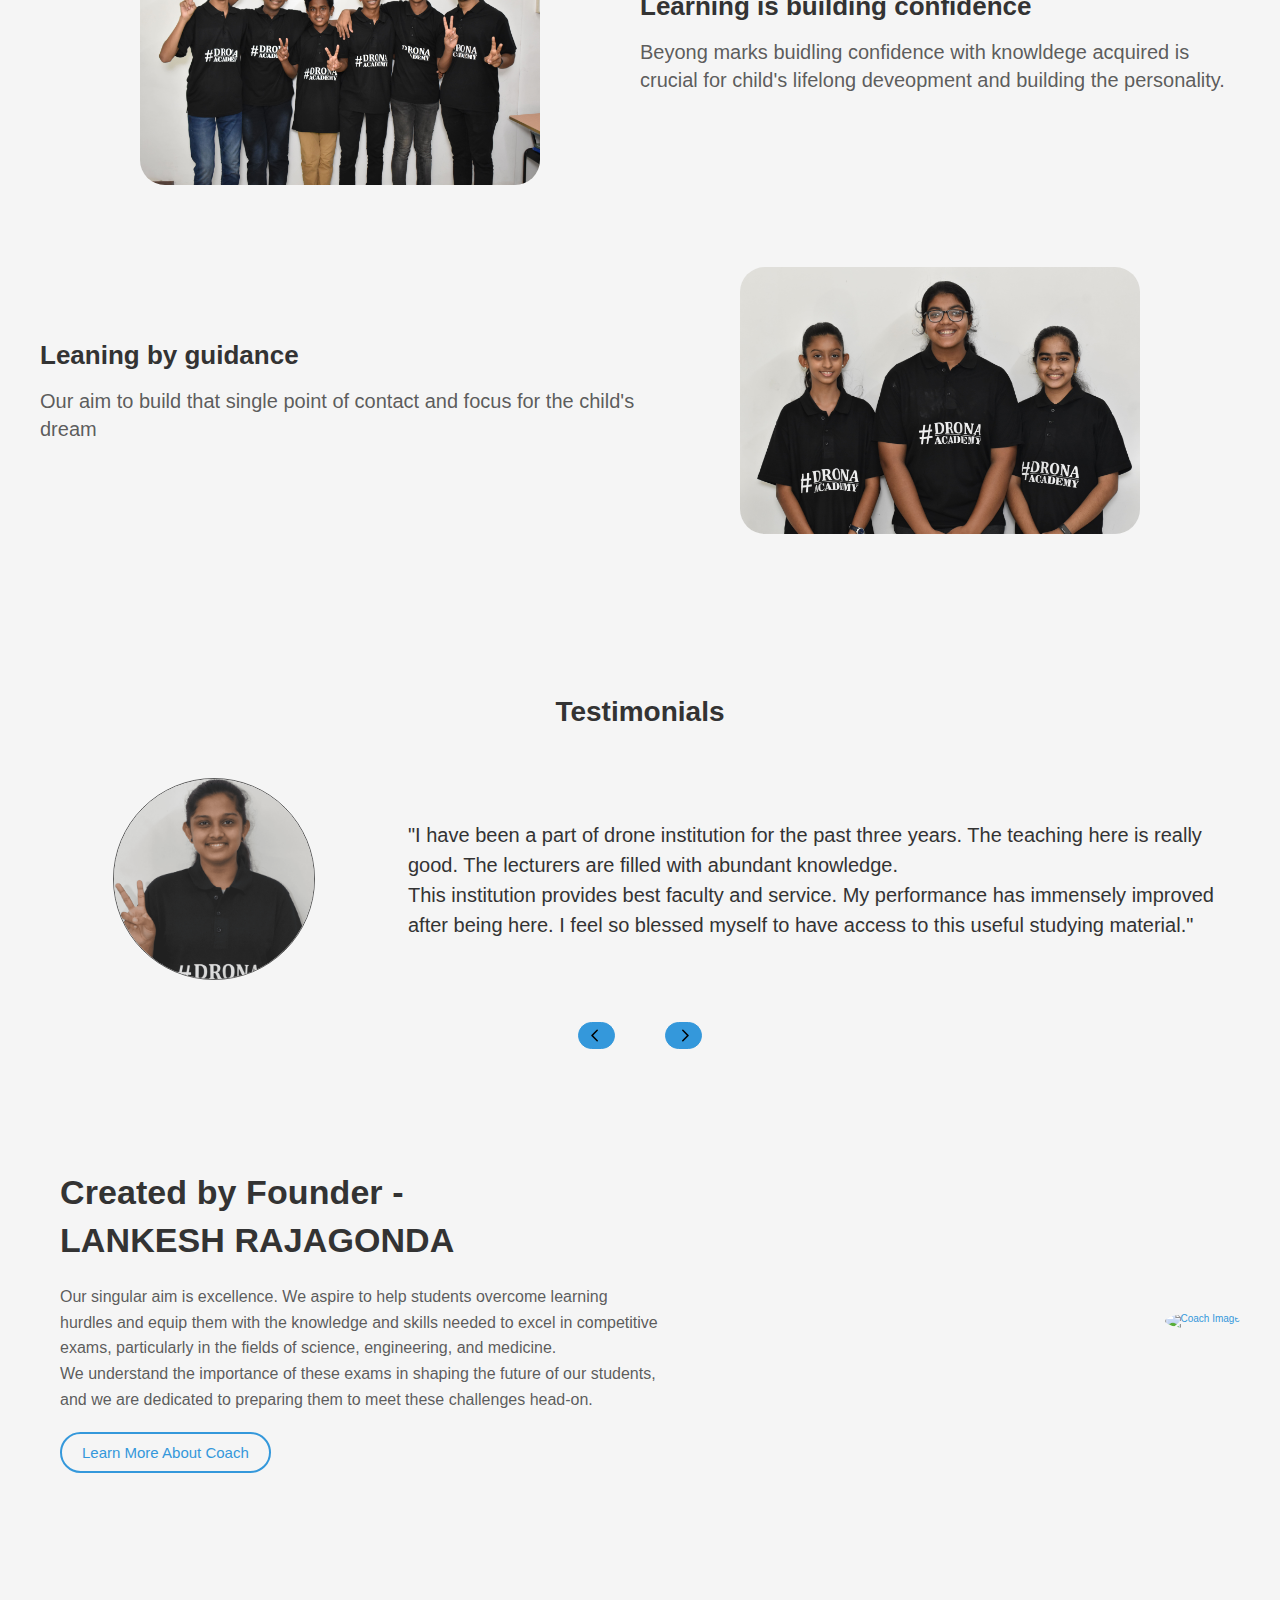
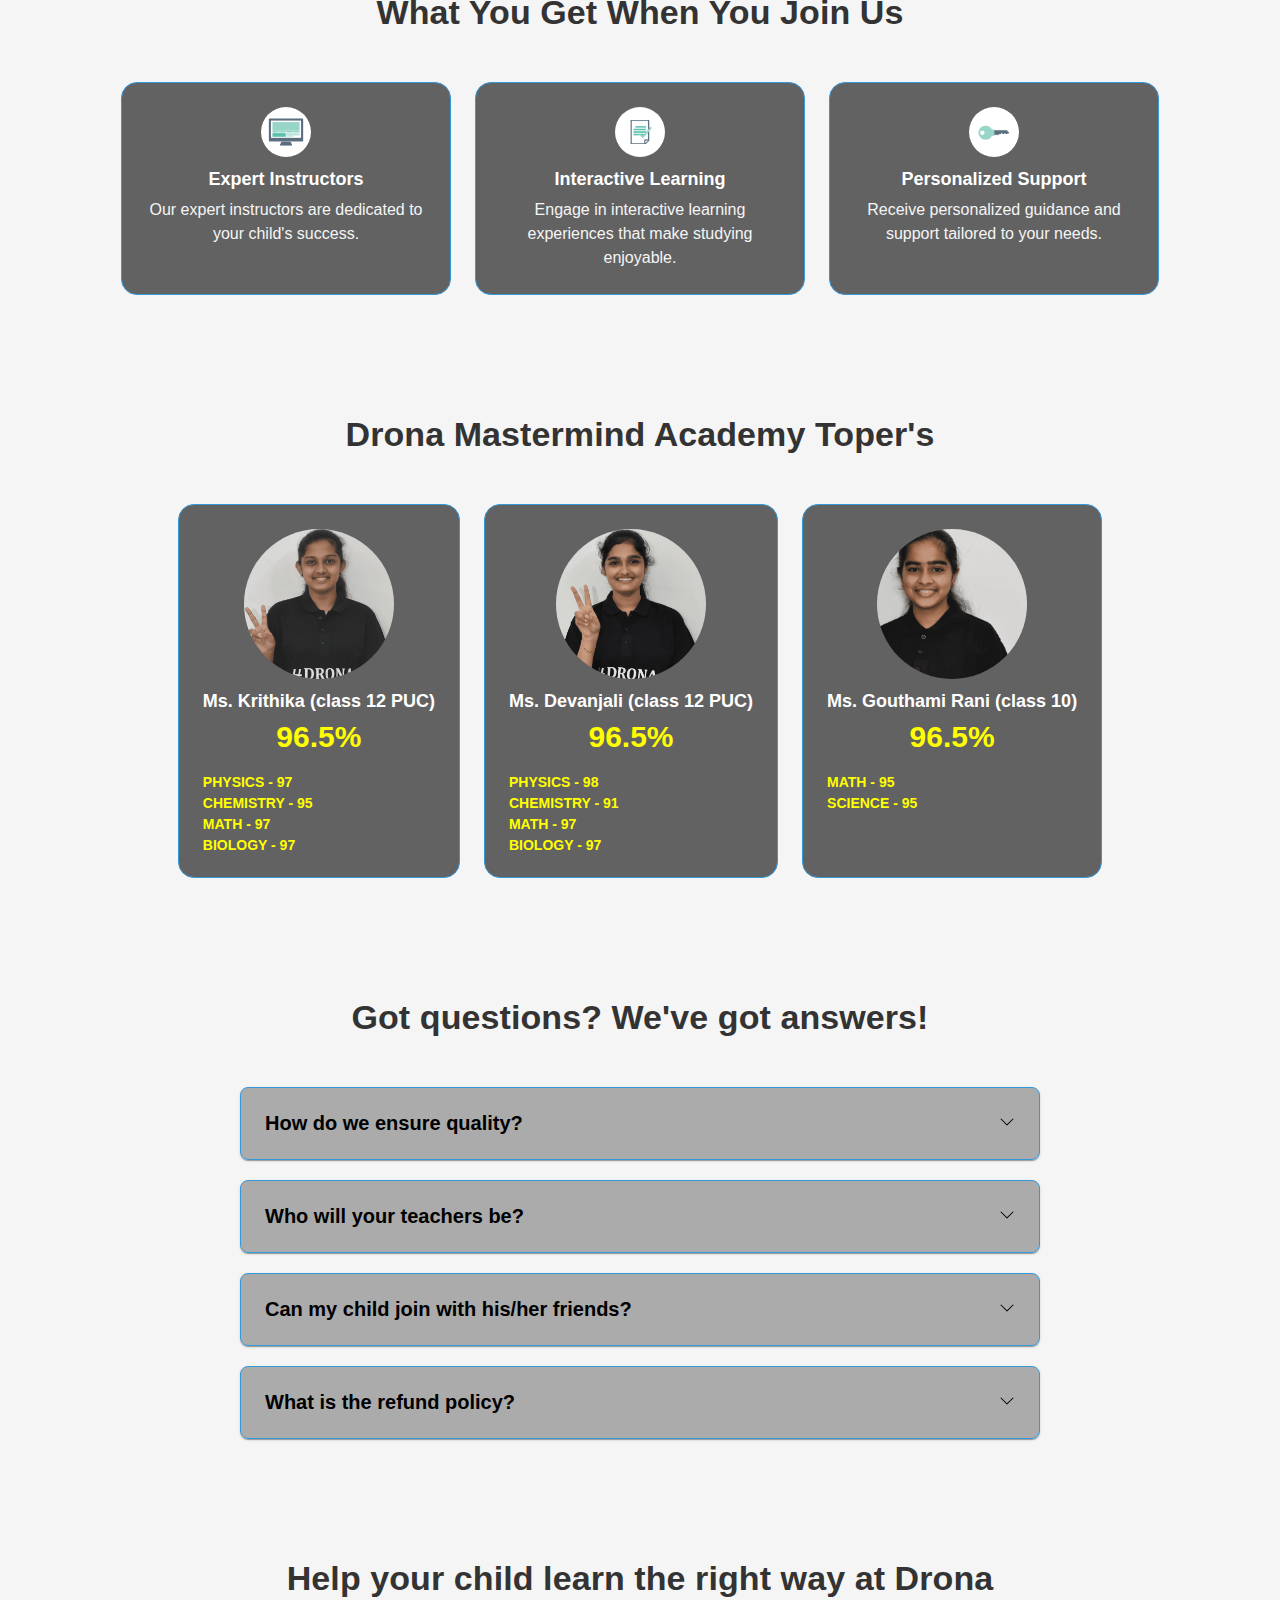
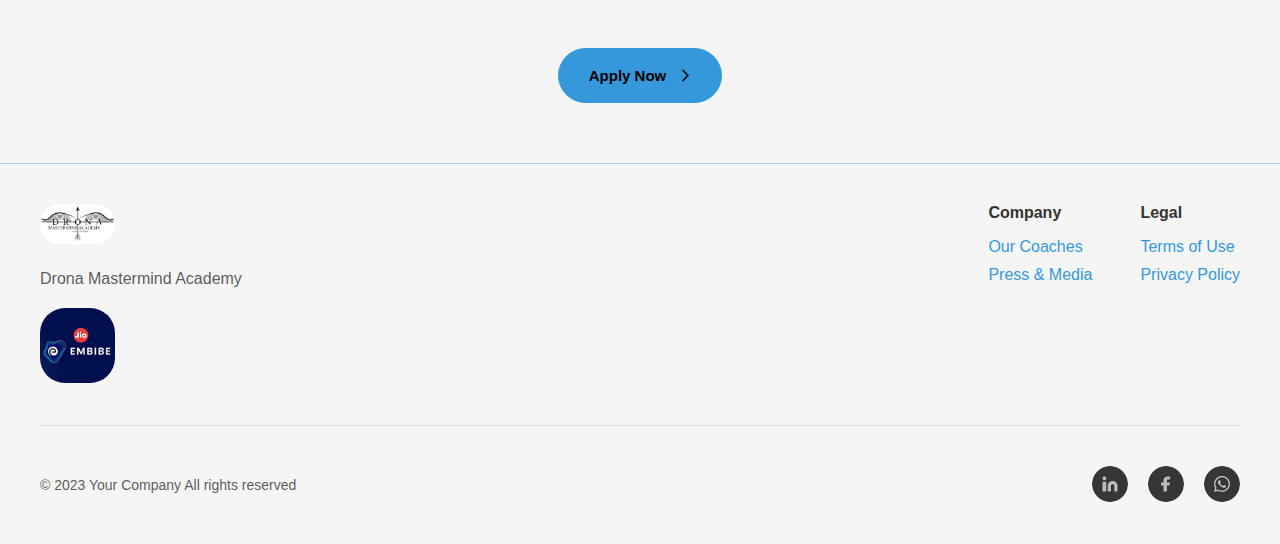
==== commit 263c6abc: "nav links" ====
--- a/index.html
+++ b/index.html
@@ -16,7 +16,6 @@
           /></span>
           <ul class="menu">
             <li><a href="#coachesSection">Coaches</a></li>
-            <li><a href="">Press & Media</a></li>
           </ul>
           <div class="buttons">
             <button class="outlineBtn ctaButton">Apply Now</button>
@@ -28,8 +27,7 @@
           </div>
         </nav>
         <ul class="menu mobile-menu">
-          <li><a href="">Coaches</a></li>
-          <li><a href="">Press & Media</a></li>
+          <li><a href="#coachesSection">Coaches</a></li>
         </ul>
       </div>
     </header>
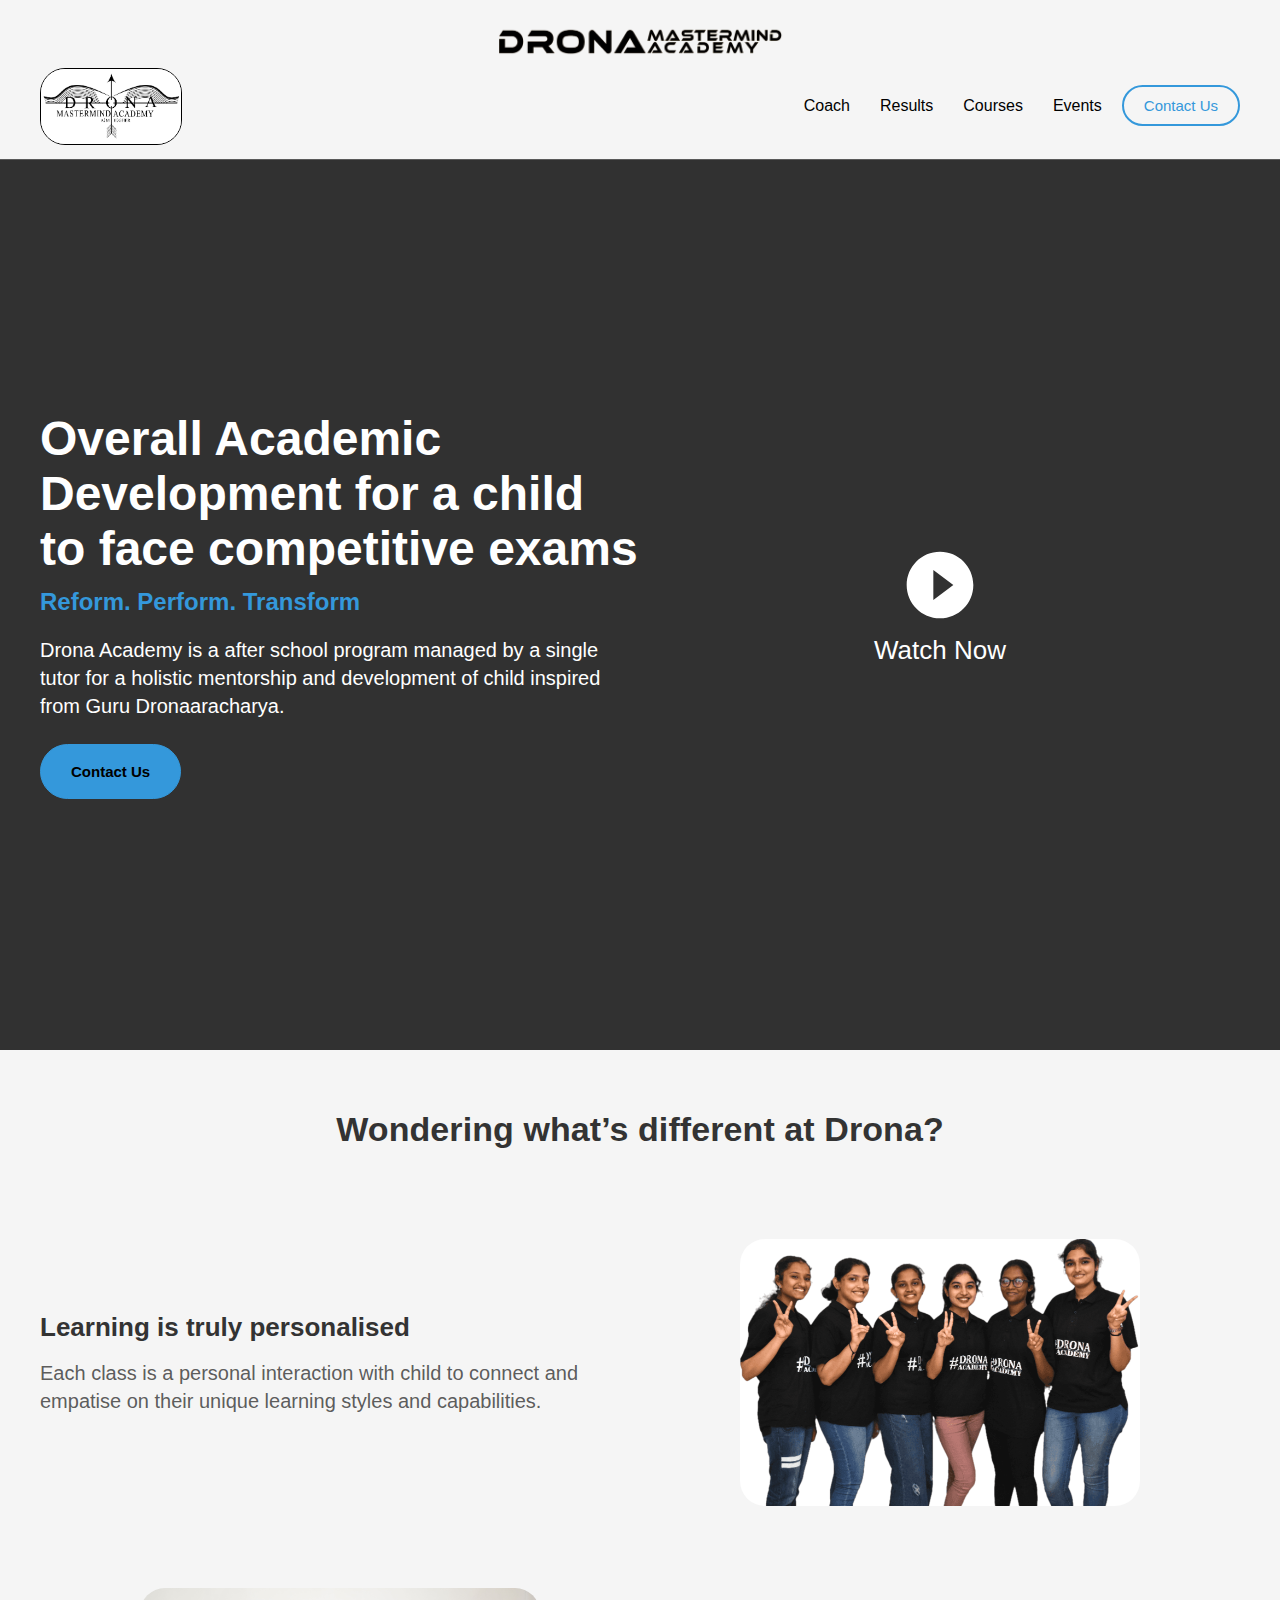
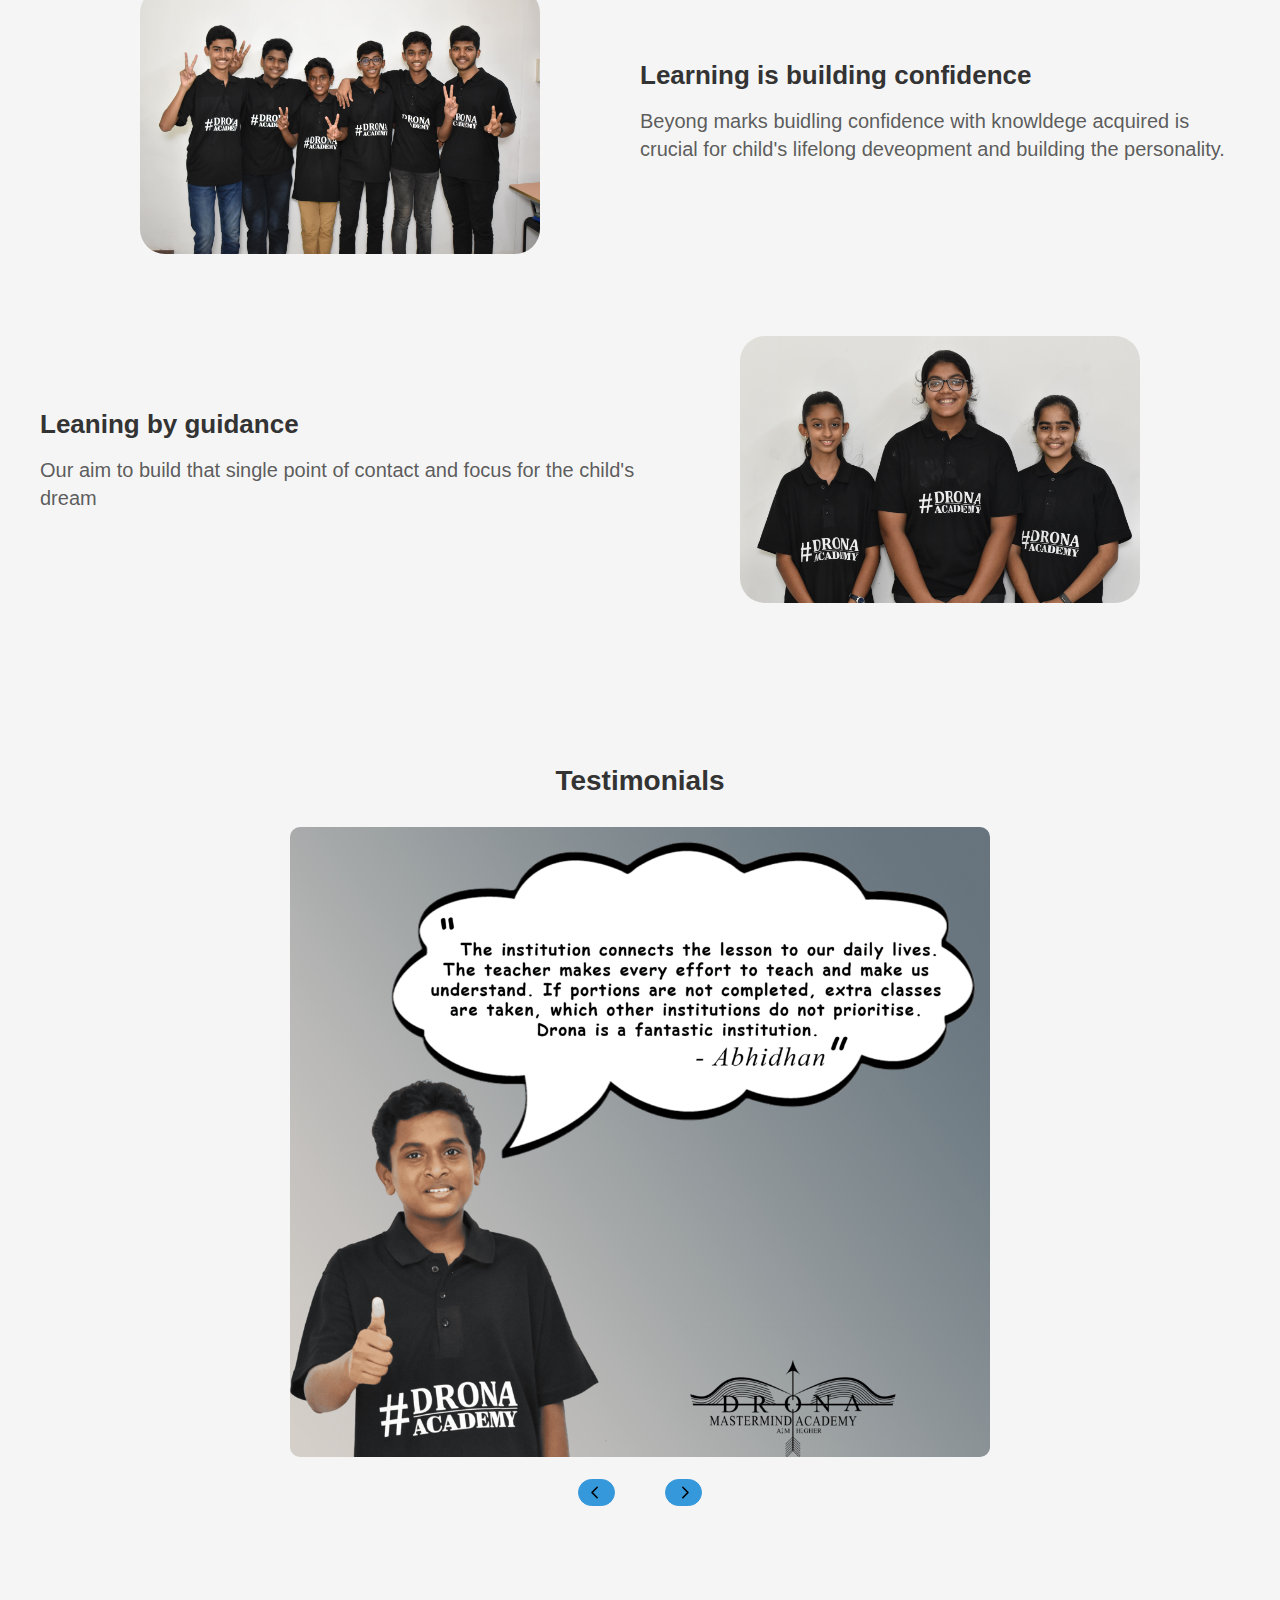
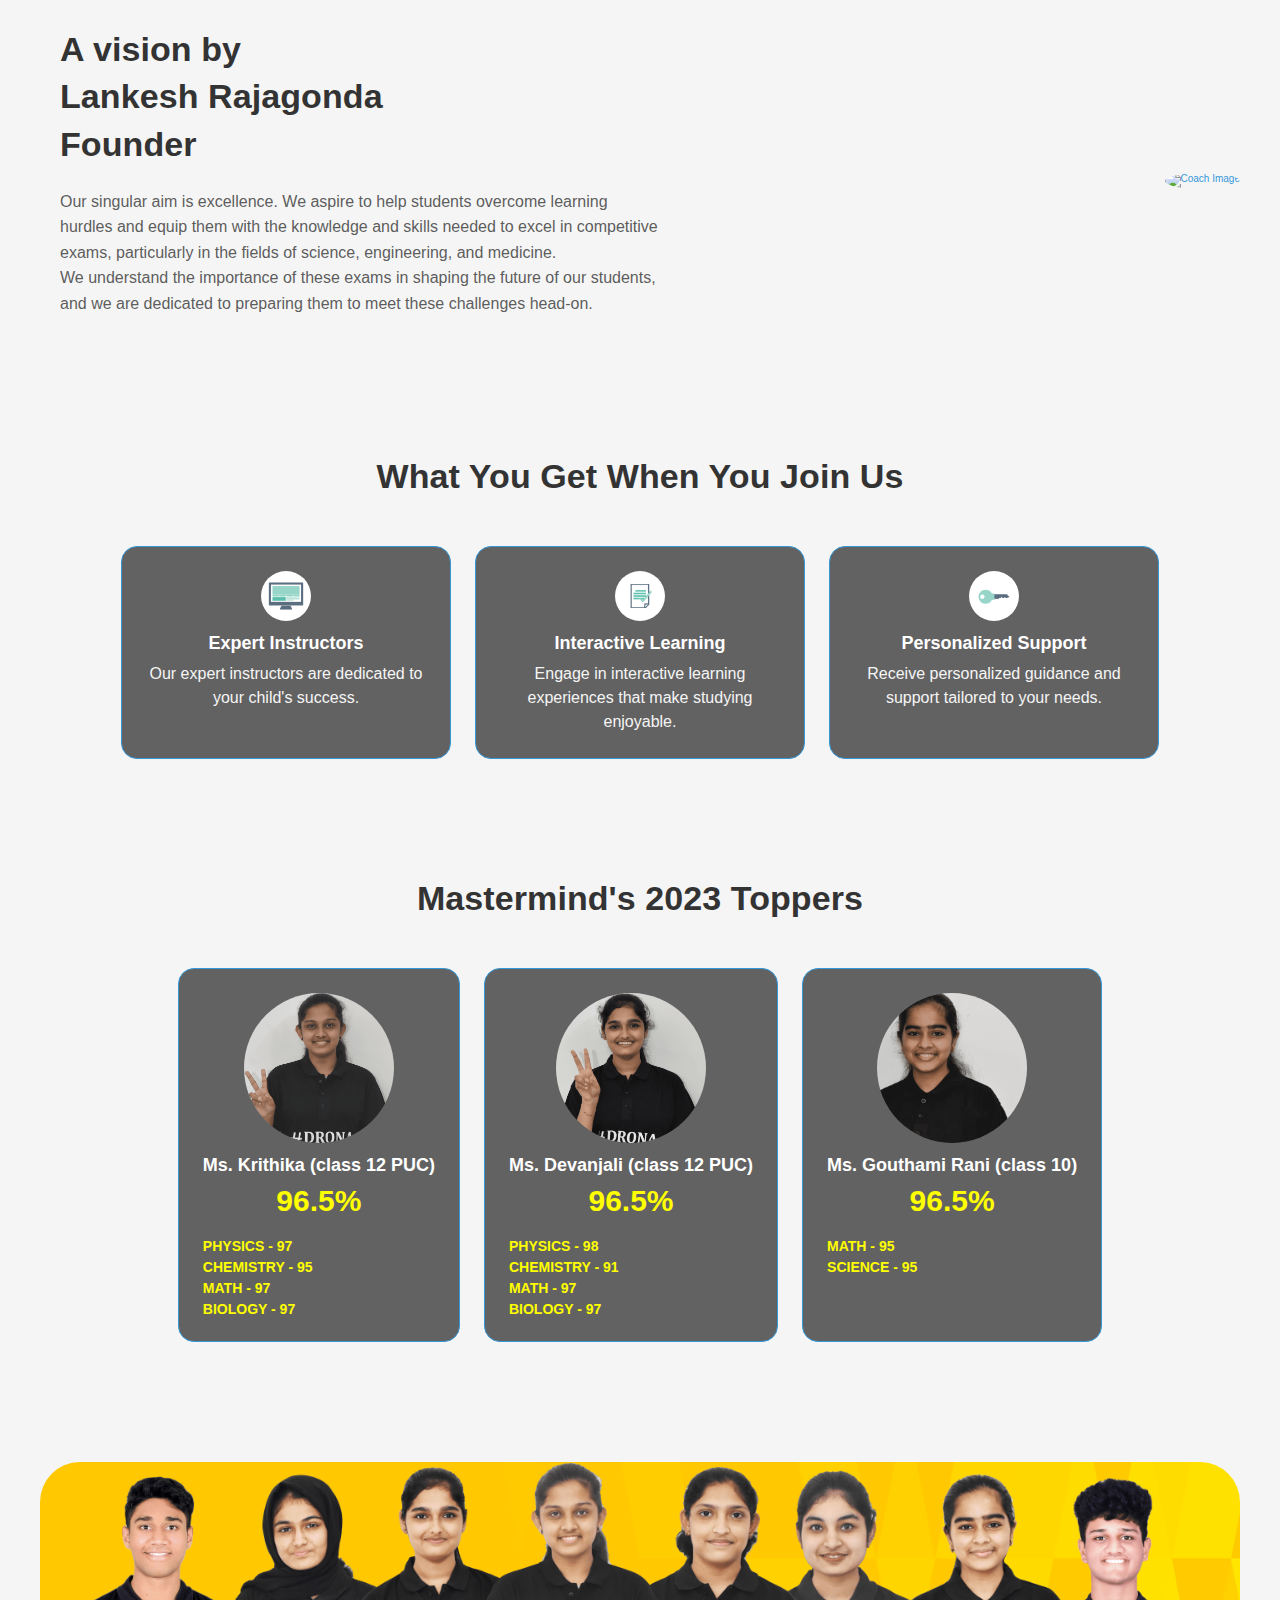
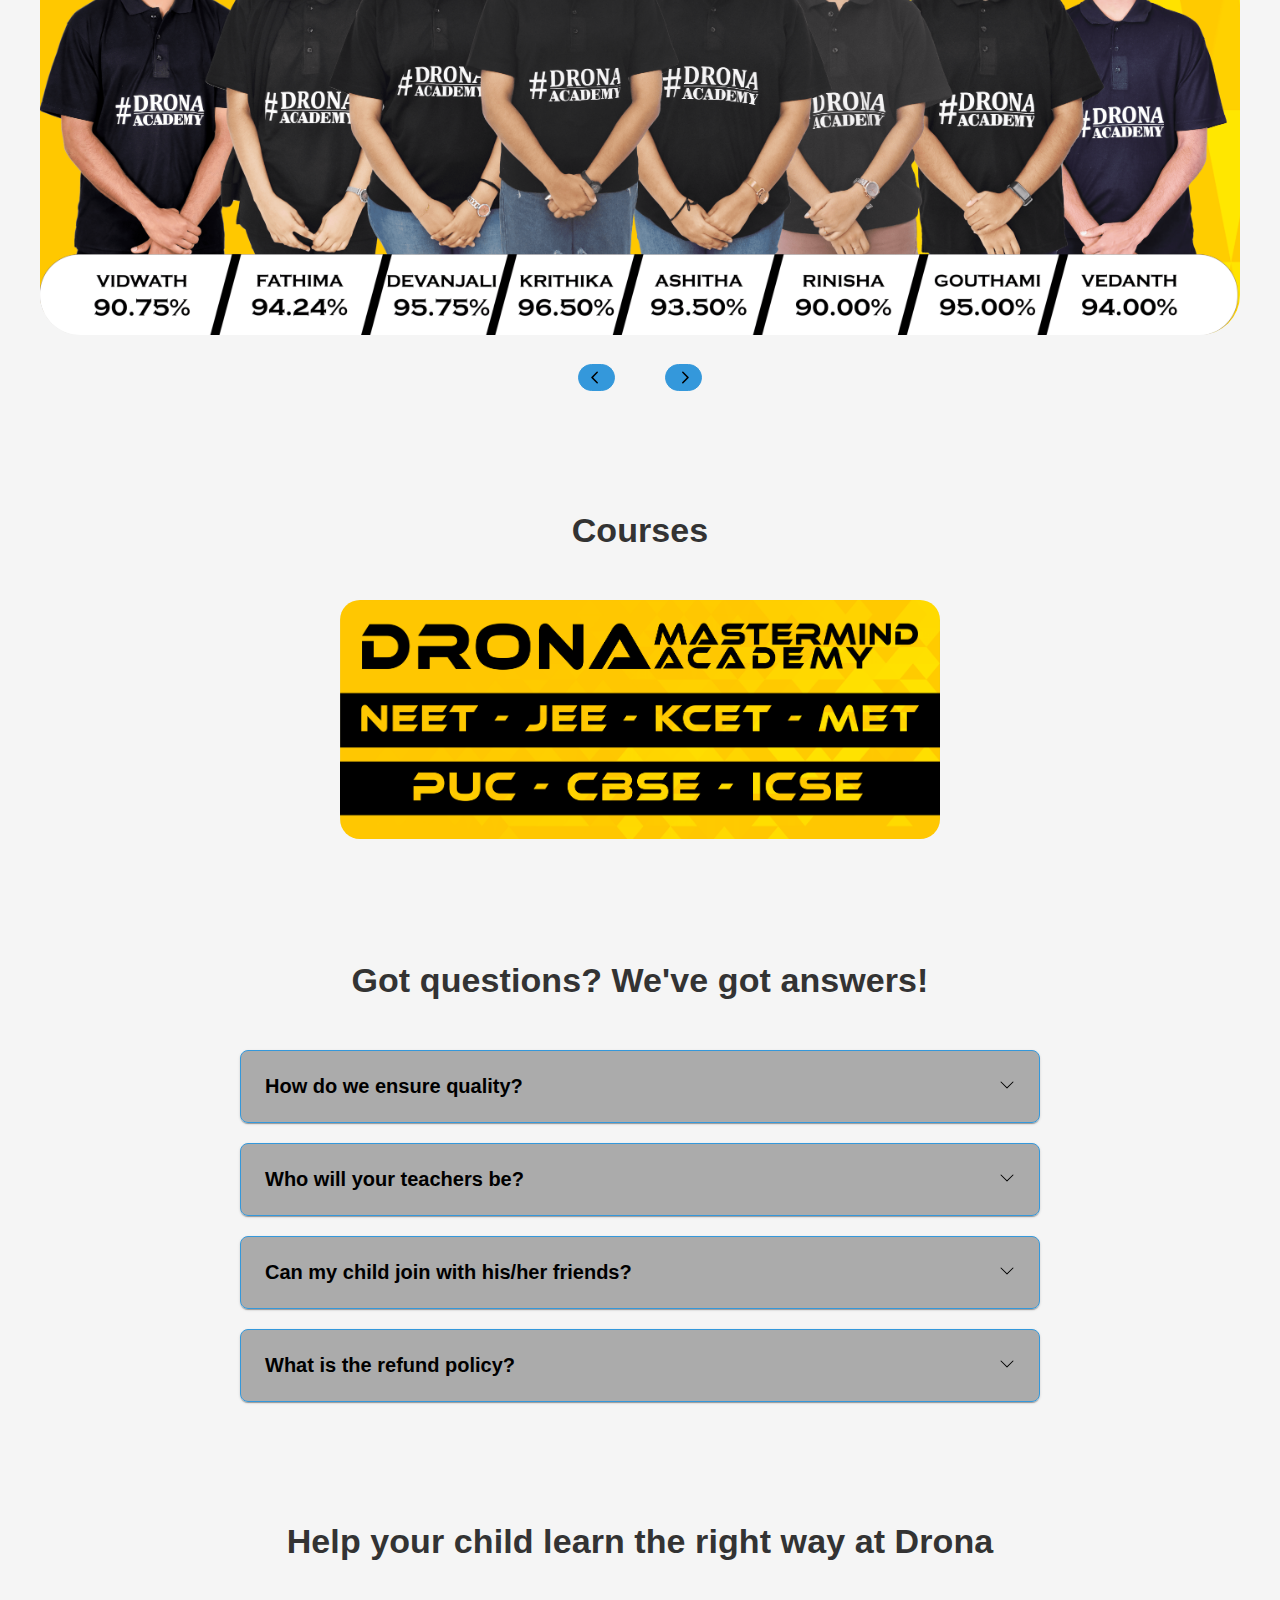
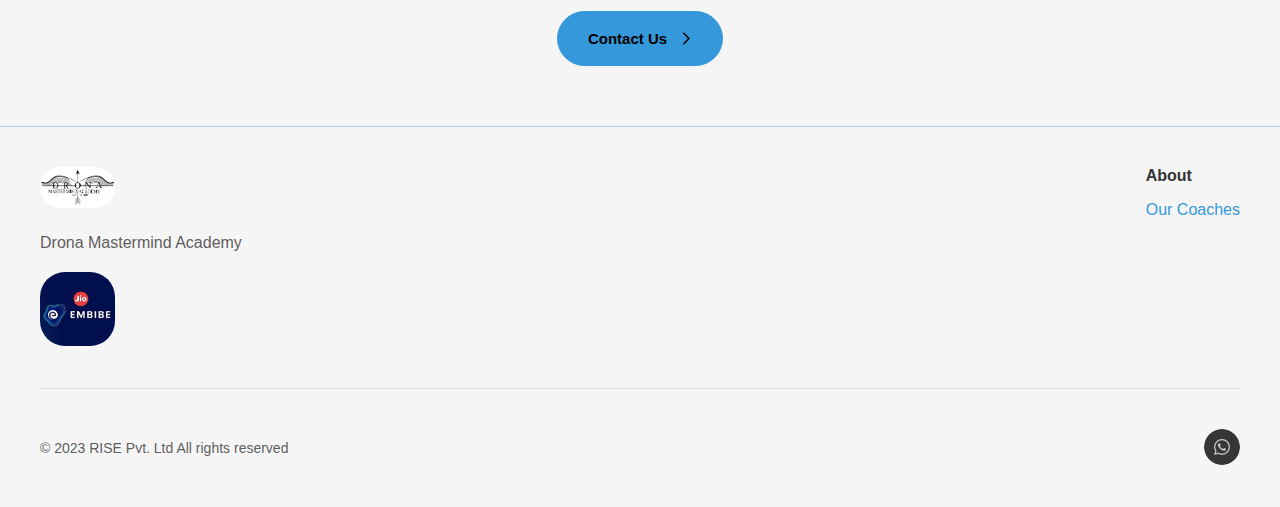
==== commit 5b700775: "testimonilal images" ====
--- a/index.html
+++ b/index.html
@@ -10,15 +10,30 @@
   <body>
     <header>
       <div class="container">
+        <div class="navTop">
+          <div>
+            <img src="/assets/images/logoText.png" alt="logo" height="100" />
+          </div>
+        </div>
+      </div>
+      <div class="container">
         <nav>
           <span class="logo"
             ><img src="./assets/images/logo.png" width="75" alt="logo"
           /></span>
-          <ul class="menu">
-            <li><a href="#coachesSection">Coaches</a></li>
+          <ul class="menu deskMenu">
+            <li><a href="#coachesSection">Coach</a></li>
+            <li><a href="#topersSection">Results</a></li>
+            <li><a href="#coursesSection">Courses</a></li>
+            <li><a href="#">Events</a></li>
           </ul>
           <div class="buttons">
-            <button class="outlineBtn ctaButton">Apply Now</button>
+            <a
+              href="//api.whatsapp.com/send?phone=918553577004"
+              target="_blank"
+              class="outlineBtn deskBtn"
+              >Contact Us</a
+            >
             <div class="menu-toggle">
               <div class="bar"></div>
               <div class="bar"></div>
@@ -27,7 +42,13 @@
           </div>
         </nav>
         <ul class="menu mobile-menu">
-          <li><a href="#coachesSection">Coaches</a></li>
+          <li>
+            <a href="//api.whatsapp.com/send?phone=918553577004">Contact Us</a>
+          </li>
+          <li><a href="#coachesSection">Coach</a></li>
+          <li><a href="#topersSection">Results</a></li>
+          <li><a href="#coursesSection">Courses</a></li>
+          <li><a href="#">Events</a></li>
         </ul>
       </div>
     </header>
@@ -45,7 +66,13 @@
               for a holistic mentorship and development of child inspired from
               Guru Dronaaracharya.
             </p>
-            <button class="commonBtn ctaButton">APPLY NOW</button>
+            <a
+              href="//api.whatsapp.com/send?phone=918553577004"
+              target="_blank"
+              class="commonBtn"
+            >
+              Contact Us
+            </a>
           </div>
           <div class="bannerVideo">
             <svg
@@ -66,7 +93,7 @@
       </div>
     </section>
 
-    <div id="popupOverlay" class="popupOverlay">
+    <!-- <div id="popupOverlay" class="popupOverlay">
       <div class="popupContent">
         <iframe
           id="videoPlayer"
@@ -92,7 +119,7 @@
           </svg>
         </button>
       </div>
-    </div>
+    </div> -->
 
     <section class="aboutSection">
       <div class="container">
@@ -108,7 +135,7 @@
           </div>
           <div class="flexImage">
             <img
-              src="./assets/images/girls.jpg"
+              src="./assets/images/girls.png"
               alt="Quality Education Image"
             />
           </div>
@@ -149,70 +176,58 @@
       </div>
     </section>
 
-    <section class="testimonialsSection">
+    <section class="testimonialsSection testimonials">
       <div class="container">
         <h2 class="testimonialsHeading">Testimonials</h2>
         <div class="testimonialSlider">
           <div class="sliderWrapper">
             <div class="sliderItem">
-              <div class="testimonial">
-                <div class="testimonialImage">
-                  <img
-                    src="./assets/images/testimonialOne.png"
-                    alt="Student 1"
-                  />
-                </div>
-                <div class="testimonialContent">
-                  <p class="testimonialText">
-                    "I have been a part of drone institution for the past three
-                    years. The teaching here is really good. The lecturers are
-                    filled with abundant knowledge.<br />
-                    This institution provides best faculty and service. My
-                    performance has immensely improved after being here. I feel
-                    so blessed myself to have access to this useful studying
-                    material."
-                  </p>
-                </div>
-              </div>
-            </div>
-            <div class="sliderItem">
-              <div class="testimonial">
-                <div class="testimonialImage">
-                  <img
-                    src="./assets/images/testimonialTwo.png"
-                    alt="Student 2"
-                  />
-                </div>
-                <div class="testimonialContent">
-                  <p class="testimonialText">
-                    "One of the most prestigious institute with experienced
-                    teachers, good study materials, and a stressfree study
-                    environment. Has a dedicated staff that will help you
-                    achieve your goal and guide you throughout your journey."
-                  </p>
-                </div>
-              </div>
-            </div>
-            <div class="sliderItem">
-              <div class="testimonial">
-                <div class="testimonialImage">
-                  <img
-                    src="./assets/images/testimonialThree.jpg"
-                    alt="Student 3"
-                  />
-                </div>
-                <div class="testimonialContent">
-                  <p class="testimonialText">
-                    "I have been a part of drone institution for the past three
-                    years. The teaching here is really good. The lecturers are
-                    filled with abundant knowledge.<br />
-                    This institution provides best faculty and service. My
-                    performance has immensely improved after being here. I feel
-                    so blessed myself to have access to this useful studying
-                    material."
-                  </p>
-                </div>
-              </div>
+              <img src="./assets/images/1.png" alt="Student 1" />
+            </div>
+            <div class="sliderItem">
+              <img src="./assets/images/2.png" alt="Student 1" />
+            </div>
+            <div class="sliderItem">
+              <img src="./assets/images/3.png" alt="Student 1" />
+            </div>
+            <div class="sliderItem">
+              <img src="./assets/images/4.png" alt="Student 1" />
+            </div>
+            <div class="sliderItem">
+              <img src="./assets/images/5.png" alt="Student 1" />
+            </div>
+            <div class="sliderItem">
+              <img src="./assets/images/6.png" alt="Student 1" />
+            </div>
+            <div class="sliderItem">
+              <img src="./assets/images/7.png" alt="Student 1" />
+            </div>
+            <div class="sliderItem">
+              <img src="./assets/images/8.png" alt="Student 1" />
+            </div>
+            <div class="sliderItem">
+              <img src="./assets/images/9.png" alt="Student 1" />
+            </div>
+            <div class="sliderItem">
+              <img src="./assets/images/10.png" alt="Student 1" />
+            </div>
+            <div class="sliderItem">
+              <img src="./assets/images/11.png" alt="Student 1" />
+            </div>
+            <div class="sliderItem">
+              <img src="./assets/images/12.png" alt="Student 1" />
+            </div>
+            <div class="sliderItem">
+              <img src="./assets/images/13.png" alt="Student 1" />
+            </div>
+            <div class="sliderItem">
+              <img src="./assets/images/14.png" alt="Student 1" />
+            </div>
+            <div class="sliderItem">
+              <img src="./assets/images/15.png" alt="Student 1" />
+            </div>
+            <div class="sliderItem">
+              <img src="./assets/images/16.png" alt="Student 1" />
             </div>
           </div>
           <div class="sliderControls">
@@ -252,8 +267,9 @@
         <div class="coachesFlex">
           <div class="coachesContent">
             <h2 class="heading">
-              Created by Founder - <br />
-              LANKESH RAJAGONDA
+              A vision by <br />
+              Lankesh Rajagonda <br />
+              Founder <br />
             </h2>
             <p>
               Our singular aim is excellence. We aspire to help students
@@ -264,7 +280,7 @@
               students, and we are dedicated to preparing them to meet these
               challenges head-on.
             </p>
-            <button class="outlineBtn">Learn More About Coach</button>
+            <!-- <button class="outlineBtn">Learn More About Coach</button> -->
           </div>
           <div class="coachesImage">
             <img src="./assets/images/founder.png" alt="Coach Image" />
@@ -316,13 +332,13 @@
       </div>
     </section>
 
-    <section class="featuresSection topersSection">
-      <div class="container">
-        <h2 class="heading">Drona Mastermind Academy Toper's</h2>
+    <section class="featuresSection topersSection" id="topersSection">
+      <div class="container">
+        <h2 class="heading">Mastermind's 2023 Toppers</h2>
         <div class="featuresFlex">
           <div class="featureCard">
             <img
-              src="./assets//images/testimonialOne.png"
+              src="./assets/images/testimonialOne.png"
               alt="Feature 1"
               width="48"
               height="48"
@@ -370,6 +386,56 @@
       </div>
     </section>
 
+    <section class="testimonialsSection toppersSlider">
+      <div class="container">
+        <div class="testimonialSlider">
+          <div class="sliderWrapper">
+            <div class="sliderItem">
+              <img src="./assets/images/toppers.png" alt="Student 1" />
+            </div>
+            <div class="sliderItem">
+              <img src="./assets/images/courses.png" alt="Student 1" />
+            </div>
+          </div>
+          <div class="sliderControls">
+            <button class="prevSlideBtn">
+              <svg
+                class="arrowIcon"
+                xmlns="http://www.w3.org/2000/svg"
+                width="15"
+                height="15"
+                viewBox="0 0 20 20"
+              >
+                <path
+                  d="M14.5 10l-6.147-6.293a1 1 0 0 1 1.414-1.414l7 7a1 1 0 0 1 0 1.414l-7 7a1 1 0 0 1-1.414-1.414L14.5 10z"
+                ></path>
+              </svg>
+            </button>
+            <button class="nextSlideBtn">
+              <svg
+                class="arrowIcon"
+                xmlns="http://www.w3.org/2000/svg"
+                width="15"
+                height="15"
+                viewBox="0 0 20 20"
+              >
+                <path
+                  d="M14.5 10l-6.147-6.293a1 1 0 0 1 1.414-1.414l7 7a1 1 0 0 1 0 1.414l-7 7a1 1 0 0 1-1.414-1.414L14.5 10z"
+                ></path>
+              </svg>
+            </button>
+          </div>
+        </div>
+      </div>
+    </section>
+
+    <section class="coursesSection" id="coursesSection">
+      <div class="container">
+        <h2 class="heading">Courses</h2>
+        <img src="./assets/images/courses.png" alt="Student 1" />
+      </div>
+    </section>
+
     <section class="faqSection">
       <div class="container">
         <h2 class="heading">Got questions? We've got answers!</h2>
@@ -478,7 +544,25 @@
     <section class="callToActionSection">
       <div class="container">
         <h2 class="heading">Help your child learn the right way at Drona</h2>
-        <button class="commonBtn ctaButton">
+        <a
+          href="//api.whatsapp.com/send?phone=918553577004"
+          class="commonBtn"
+          target="_blank"
+        >
+          Contact Us
+          <svg
+            class="arrowIcon"
+            xmlns="http://www.w3.org/2000/svg"
+            width="15"
+            height="15"
+            viewBox="0 0 20 20"
+          >
+            <path
+              d="M14.5 10l-6.147-6.293a1 1 0 0 1 1.414-1.414l7 7a1 1 0 0 1 0 1.414l-7 7a1 1 0 0 1-1.414-1.414L14.5 10z"
+            />
+          </svg>
+        </a>
+        <!-- <button class="commonBtn ctaButton">
           Apply Now
           <svg
             class="arrowIcon"
@@ -491,11 +575,11 @@
               d="M14.5 10l-6.147-6.293a1 1 0 0 1 1.414-1.414l7 7a1 1 0 0 1 0 1.414l-7 7a1 1 0 0 1-1.414-1.414L14.5 10z"
             />
           </svg>
-        </button>
-      </div>
-    </section>
-
-    <div id="formPopup" class="popupOverlay">
+        </button> -->
+      </div>
+    </section>
+
+    <!-- <div id="formPopup" class="popupOverlay">
       <div class="popupContent">
         <div>form</div>
         <button id="closePopupButtonForm" class="closePopupButton">
@@ -514,7 +598,7 @@
           </svg>
         </button>
       </div>
-    </div>
+    </div> -->
 
     <footer>
       <div class="container">
@@ -529,40 +613,16 @@
             />
           </div>
           <div class="footer-section">
-            <h3>Company</h3>
+            <h3>About</h3>
             <ul>
-              <li><a href="#">Our Coaches</a></li>
-              <li><a href="#">Press & Media</a></li>
+              <li><a href="#coachesSection">Our Coaches</a></li>
             </ul>
           </div>
-          <div class="footer-section">
-            <h3>Legal</h3>
-            <ul>
-              <li><a href="#">Terms of Use</a></li>
-              <li><a href="#">Privacy Policy</a></li>
-            </ul>
-          </div>
         </div>
         <div class="footer-bottom">
-          <p>&copy; 2023 Your Company All rights reserved</p>
+          <p>&copy; 2023 RISE Pvt. Ltd All rights reserved</p>
           <div class="social-icons">
-            <a href="#">
-              <img
-                src="./assets/images/linkedInIcon.webp"
-                alt="LinkedIn"
-                width="36"
-                height="36"
-              />
-            </a>
-            <a href="#">
-              <img
-                src="./assets/images/fbIcon.webp"
-                alt="Facebook"
-                width="36"
-                height="36"
-              />
-            </a>
-            <a href="#">
+            <a href="//api.whatsapp.com/send?phone=918553577004">
               <img
                 src="./assets/images/waIcon.webp"
                 alt="WhatsApp"
--- a/assets/css/styles.css
+++ b/assets/css/styles.css
@@ -68,6 +68,8 @@
   font-size: 1.5rem;
   font-weight: 600;
   transition: background-color 0.3s;
+  border-radius: 36px;
+  display: inline-flex;
 }
 .commonBtn:hover {
   background-color: transparent;
@@ -90,8 +92,10 @@
   color: #3498db;
   padding: 10px 20px;
   font-size: 1.5rem;
+  border-radius: 36px;
   cursor: pointer;
   transition: background-color 0.3s ease-in-out, color 0.3s ease-in-out;
+  display: inline-flex;
 }
 .outlineBtn:hover {
   background-color: #3498db;
@@ -114,10 +118,22 @@
 header {
   background-color: transparent;
   color: #333333;
-  padding: 16px;
+  padding-block: 16px;
   border-bottom: 1px solid rgba(51, 51, 51, 0.8);
 }
+header .navTop {
+  text-align: center;
+  padding-block: 10px;
+}
+header .navTop img {
+  max-height: 30px;
+}
+header .logo {
+  height: 75px;
+}
 header .logo img {
+  height: 100%;
+  width: auto;
   border-radius: 25px;
   border: 1px solid #000000;
 }
@@ -126,7 +142,11 @@
   justify-content: space-between;
   align-items: center;
 }
+header .deskMenu {
+  padding-right: 20px;
+}
 header ul.menu {
+  margin-left: auto;
   display: flex;
   align-items: center;
   gap: 30px;
@@ -166,7 +186,7 @@
   width: 30px;
   height: 20px;
   cursor: pointer;
-  z-index: 1;
+  z-index: 2;
 }
 header .menu-toggle.active .bar:nth-child(1) {
   transform: rotate(45deg) translate(5px, 5px);
@@ -187,6 +207,15 @@
   header {
     display: block;
   }
+  header .logo {
+    height: 50px;
+  }
+  header .navTop {
+    padding-block: 10px;
+  }
+  header .navTop img {
+    max-height: 20px;
+  }
   header ul.menu {
     display: none;
     gap: 0;
@@ -202,6 +231,9 @@
   }
   header ul.mobile-menu.active {
     display: flex;
+  }
+  header .deskBtn {
+    display: none;
   }
 }
 
@@ -513,6 +545,11 @@
   }
 }
 
+.testimonials img {
+  border-radius: 10px;
+  max-height: 70vh;
+}
+
 .coachesSection {
   background-color: #f5f5f5;
   color: #3498db;
@@ -628,6 +665,18 @@
 .topersSection img {
   width: 150px;
   height: 150px;
+}
+
+.toppersSlider .sliderItem img {
+  border-radius: 40px;
+}
+
+.coursesSection {
+  text-align: center;
+}
+.coursesSection img {
+  width: 600px;
+  border-radius: 20px;
 }
 
 .faqSection {
@@ -694,17 +743,17 @@
   color: #3498db;
   text-align: center;
 }
-.callToActionSection .ctaButton {
+.callToActionSection .commonBtn {
   display: inline-flex;
   align-items: center;
   justify-content: center;
 }
-.callToActionSection .ctaButton .arrowIcon {
+.callToActionSection .commonBtn .arrowIcon {
   margin-left: 10px;
   transition: transform 0.3s ease-in-out;
 }
 @media screen and (max-width: 768px) {
-  .callToActionSection .ctaButton {
+  .callToActionSection .commonBtn {
     font-size: 14px;
   }
 }
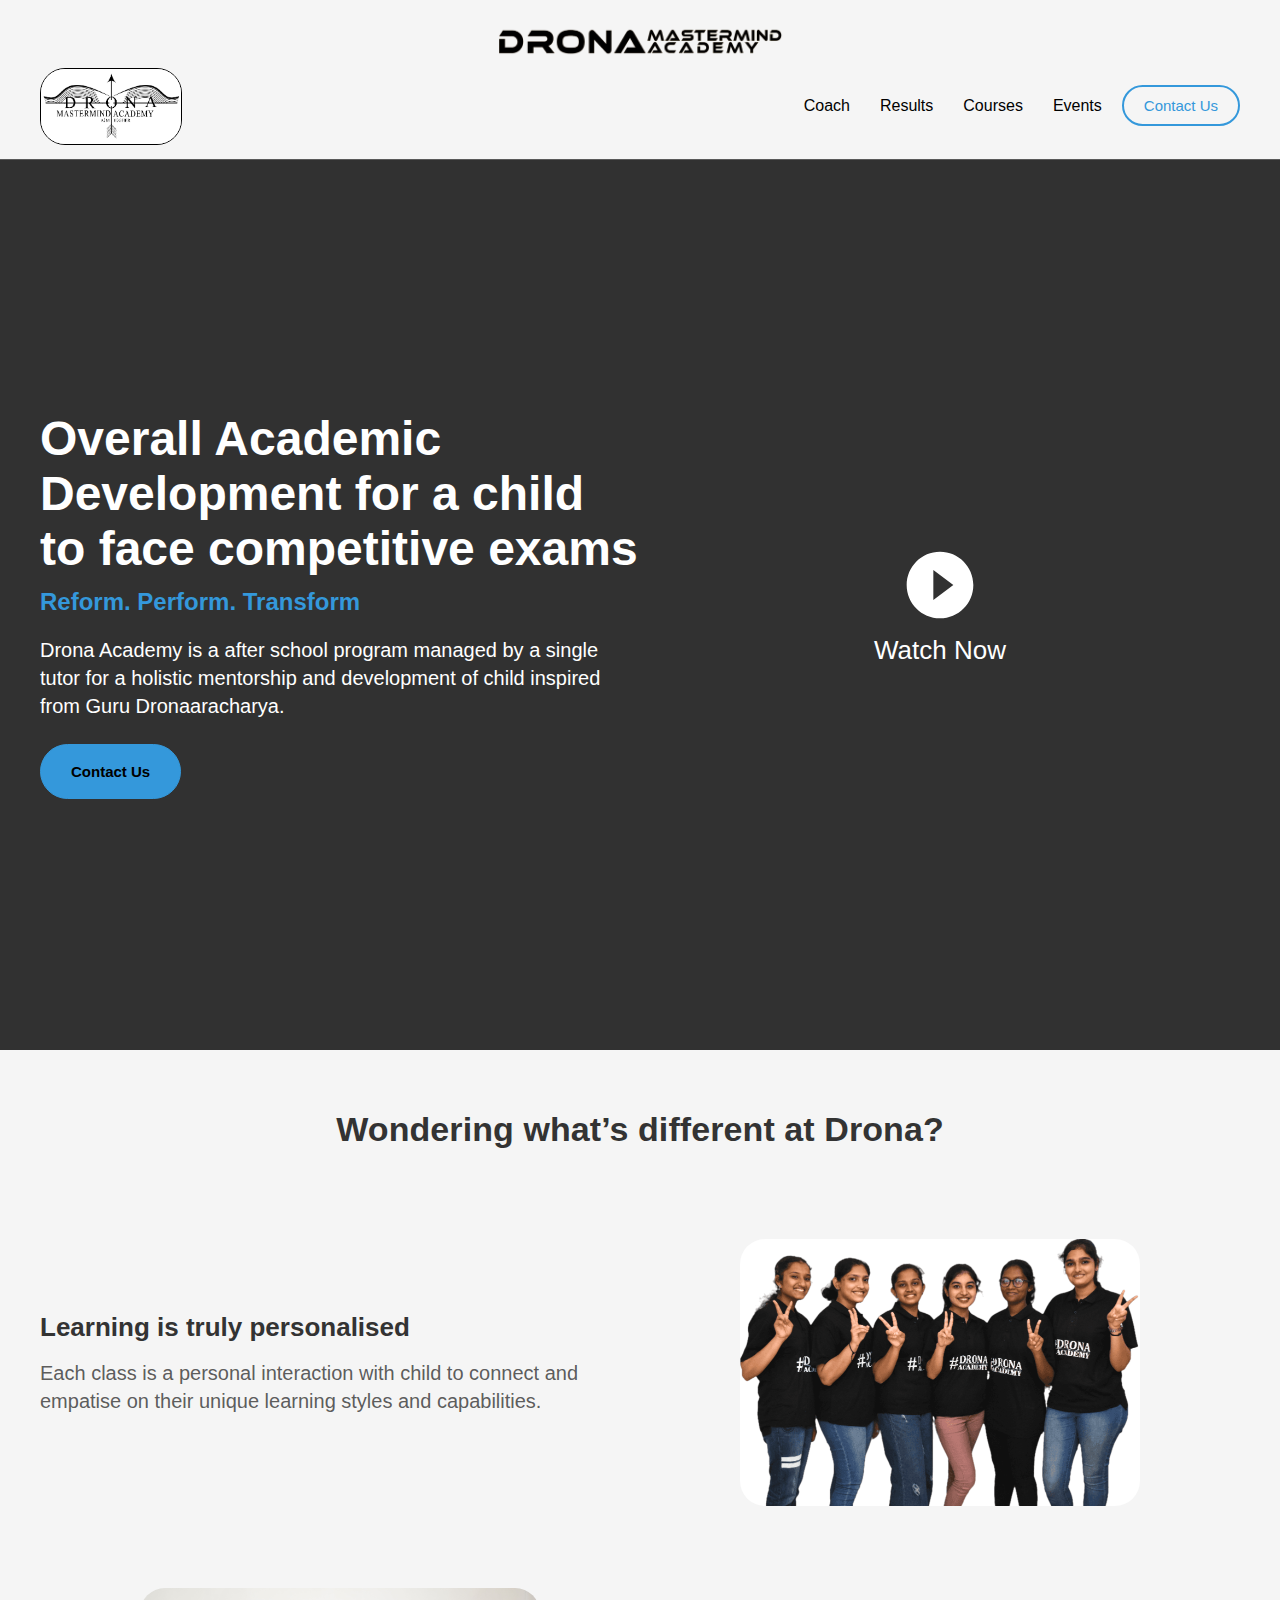
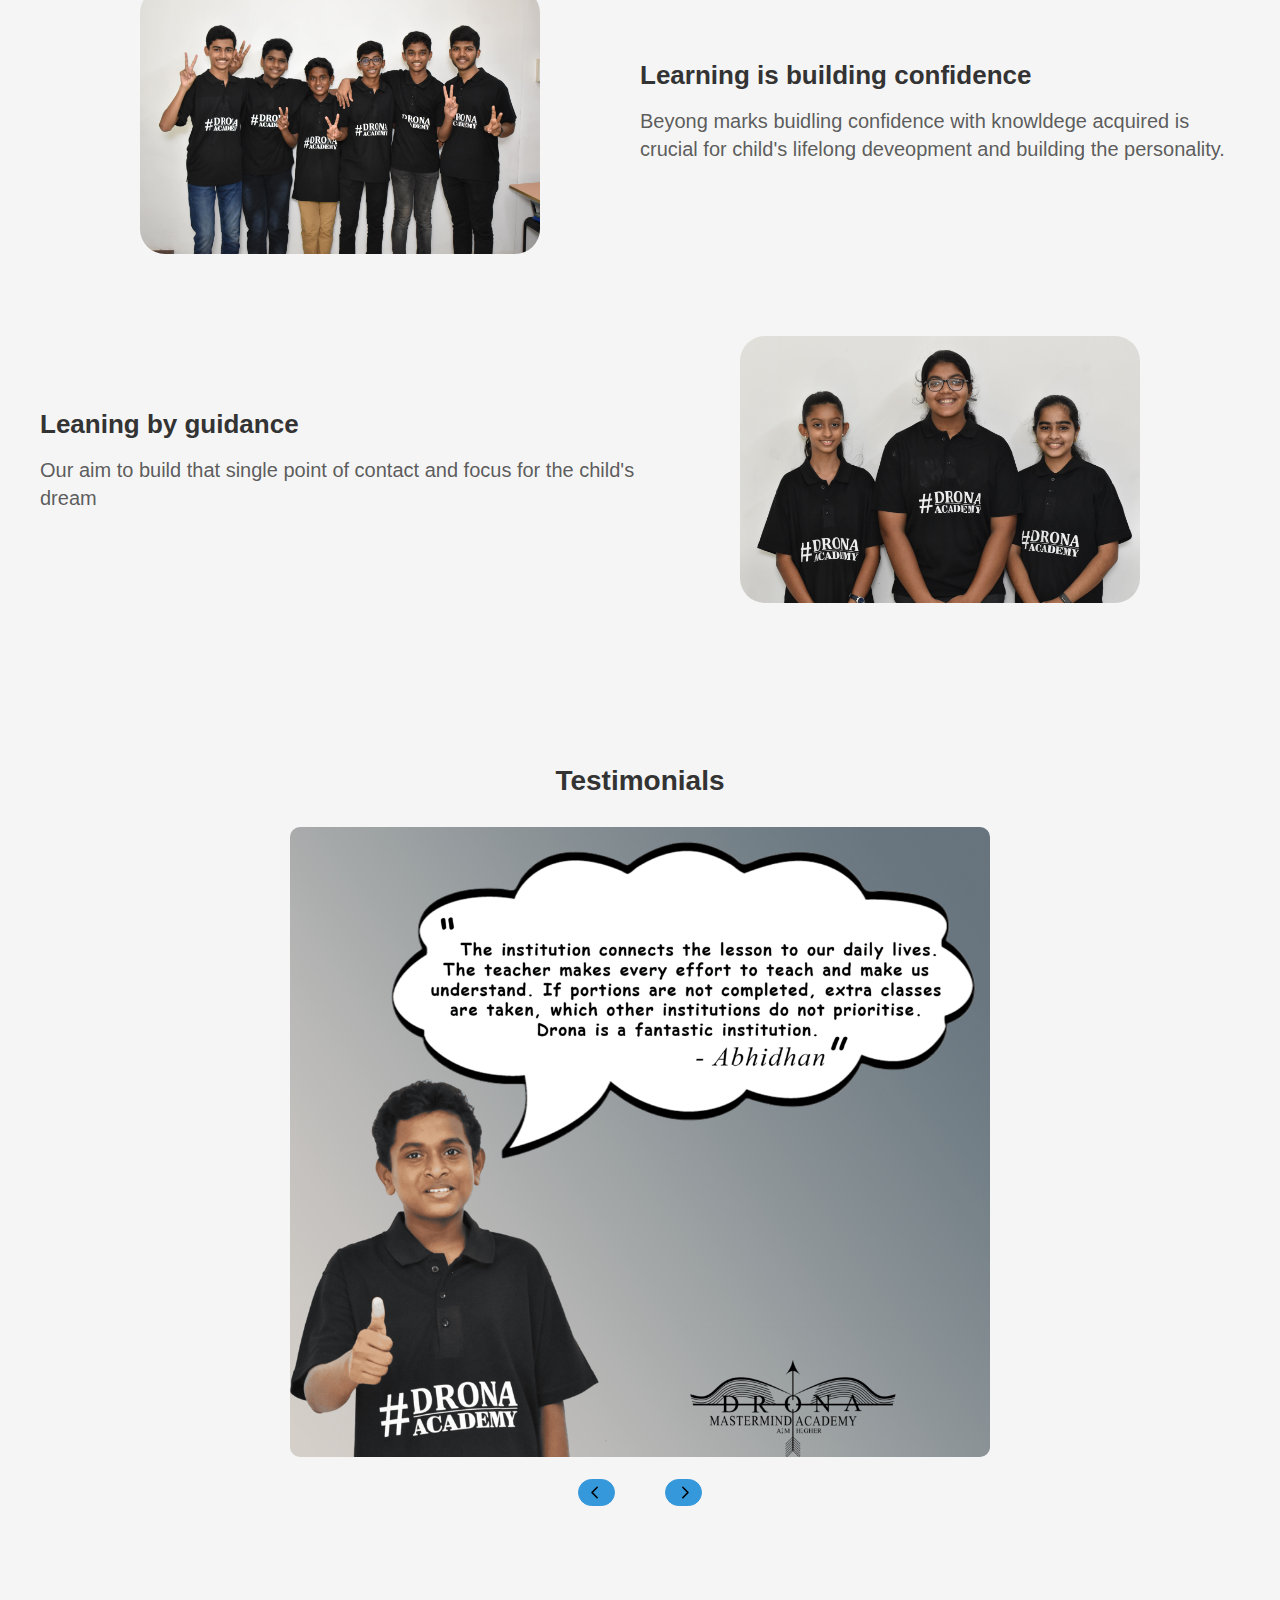
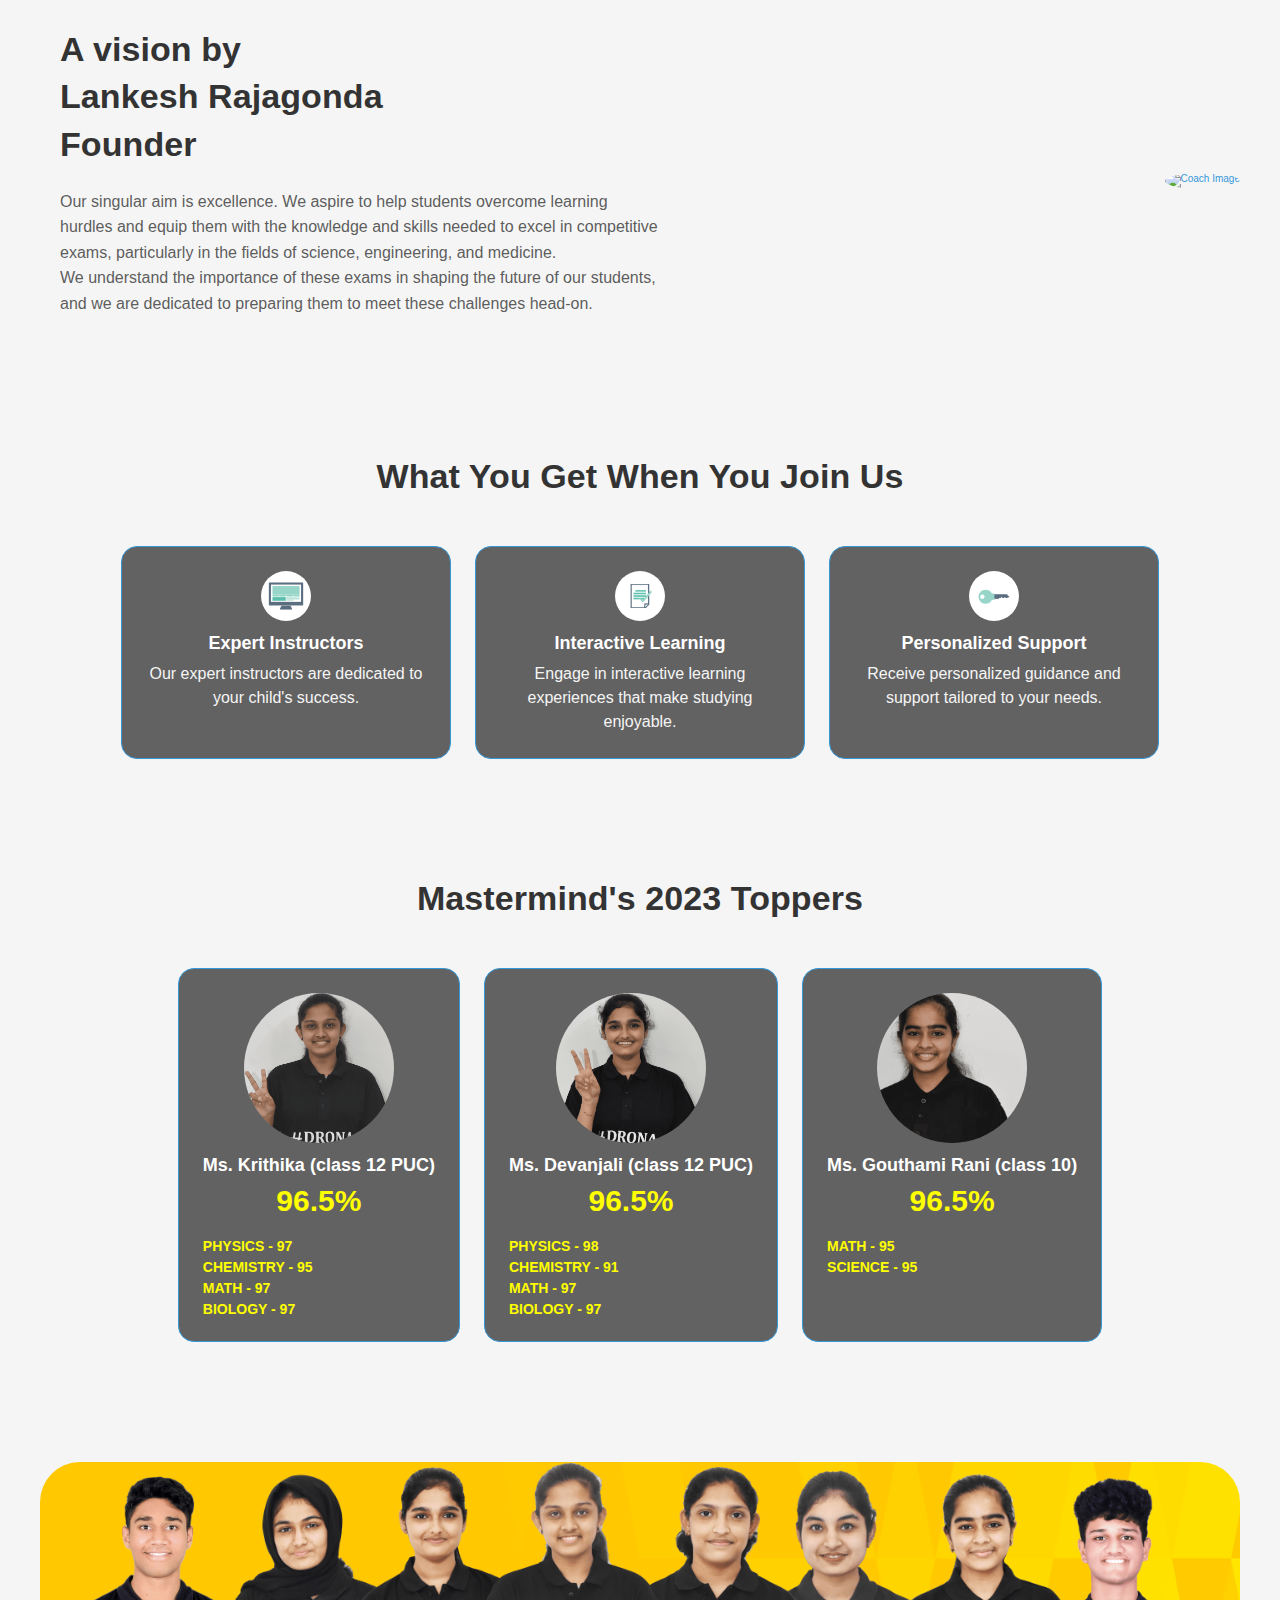
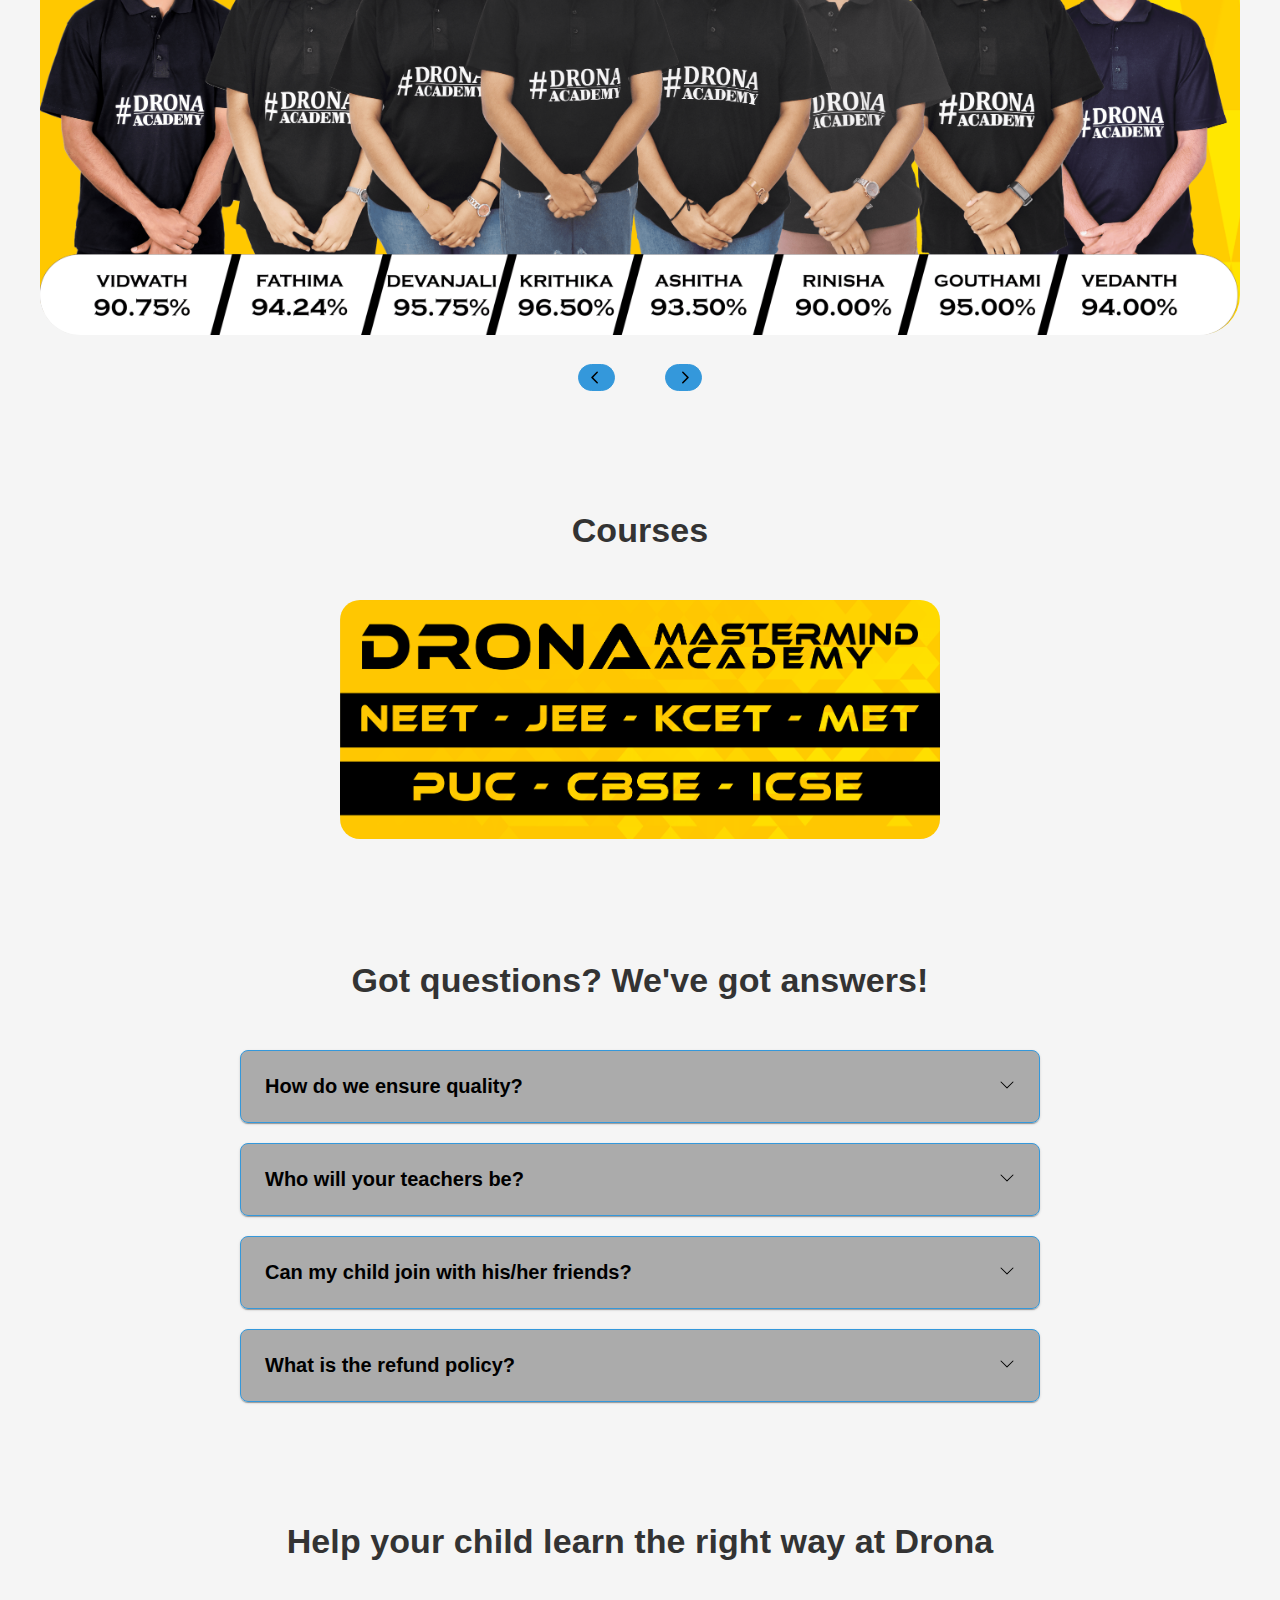
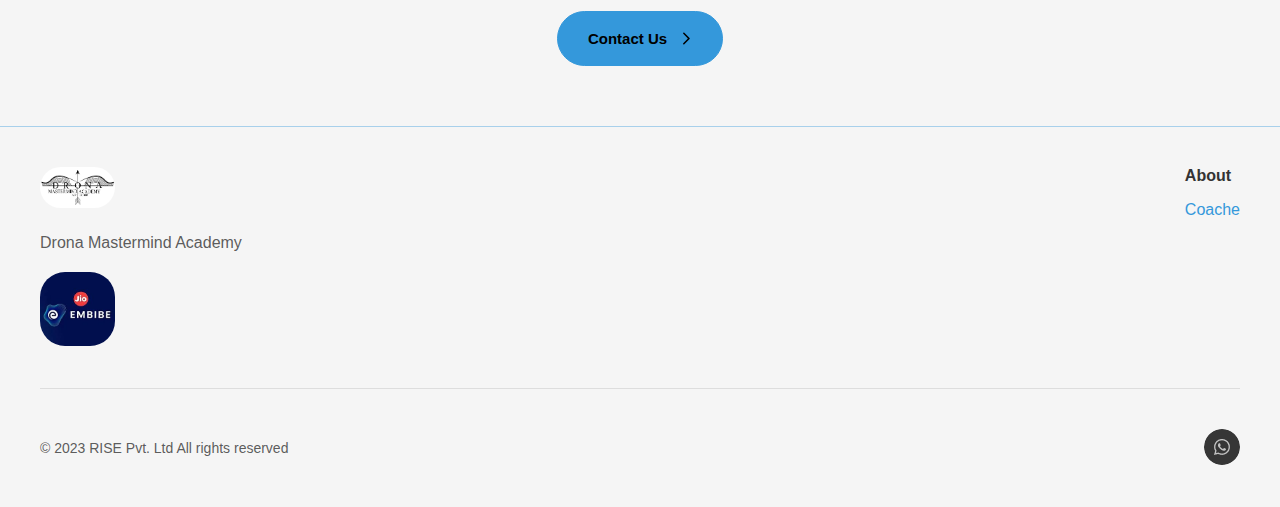
==== commit 419b3c63: "footer text" ====
--- a/index.html
+++ b/index.html
@@ -615,7 +615,7 @@
           <div class="footer-section">
             <h3>About</h3>
             <ul>
-              <li><a href="#coachesSection">Our Coaches</a></li>
+              <li><a href="#coachesSection">Coache</a></li>
             </ul>
           </div>
         </div>
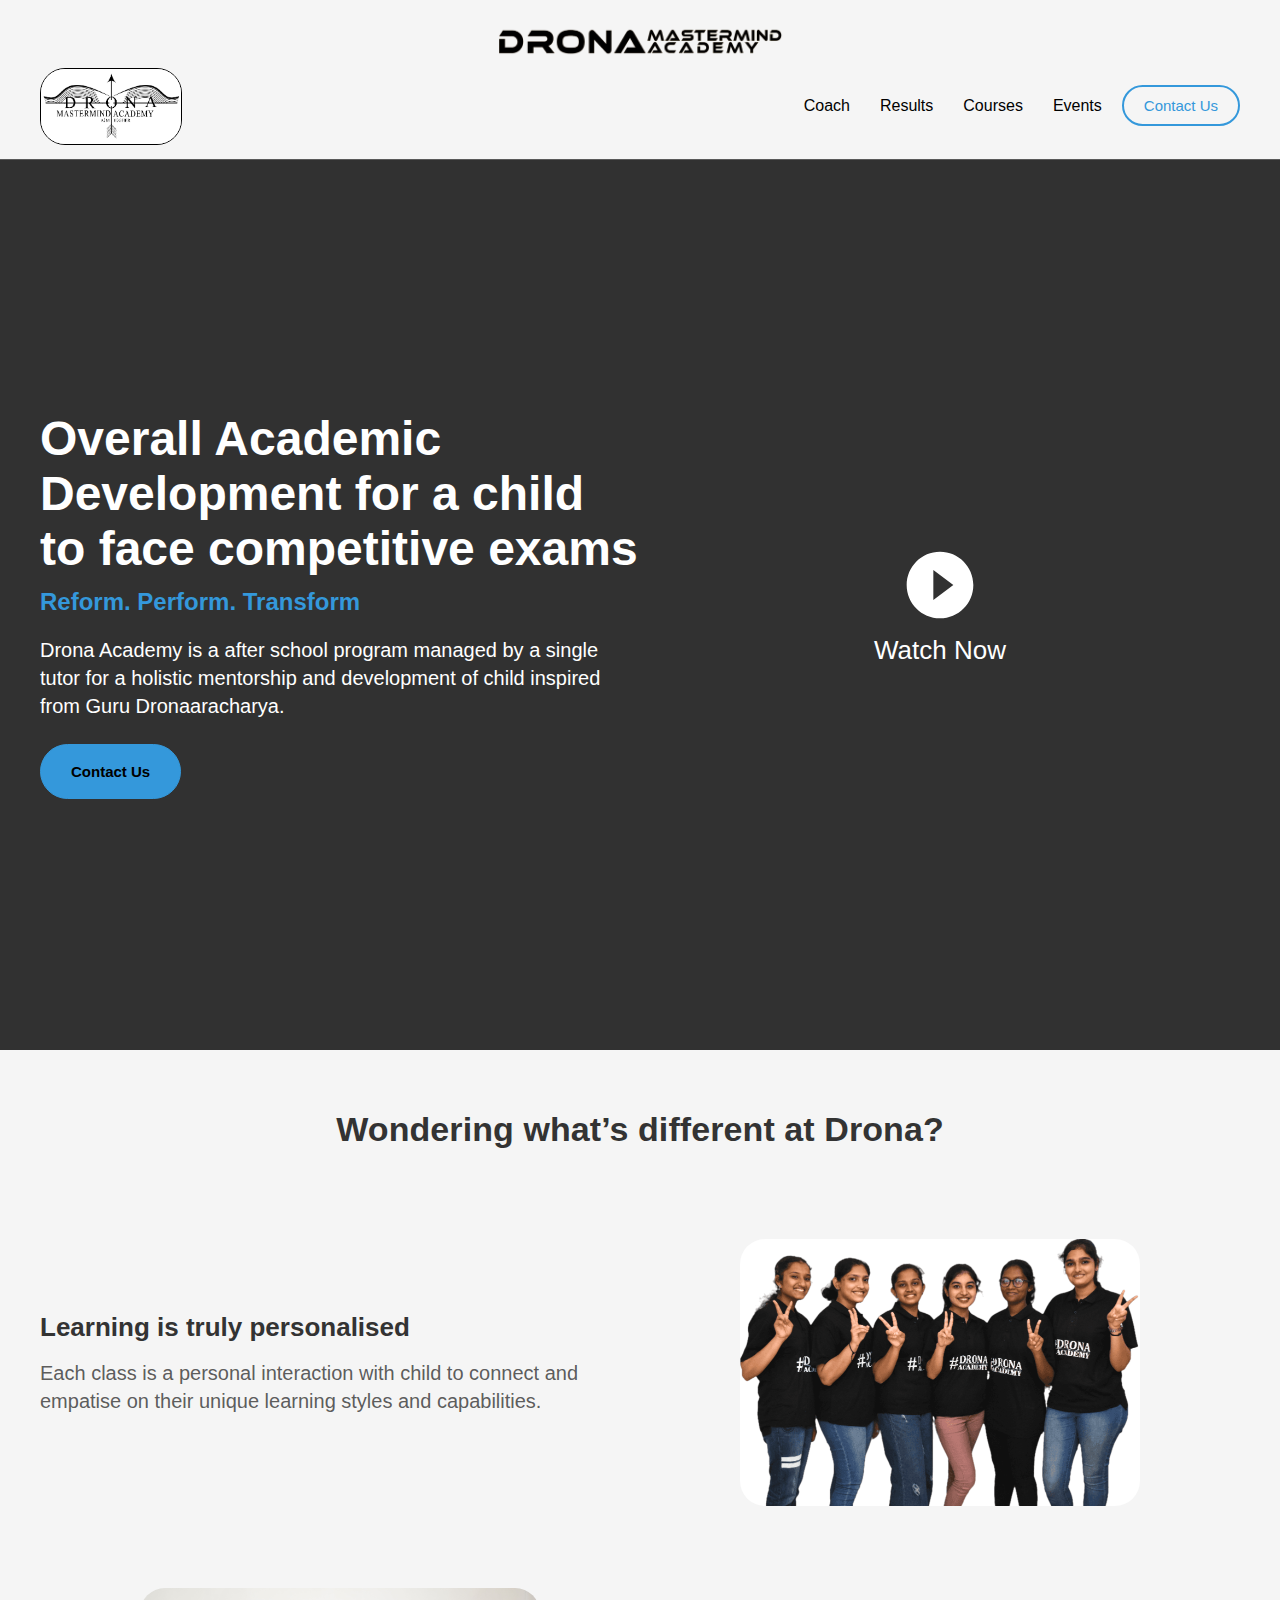
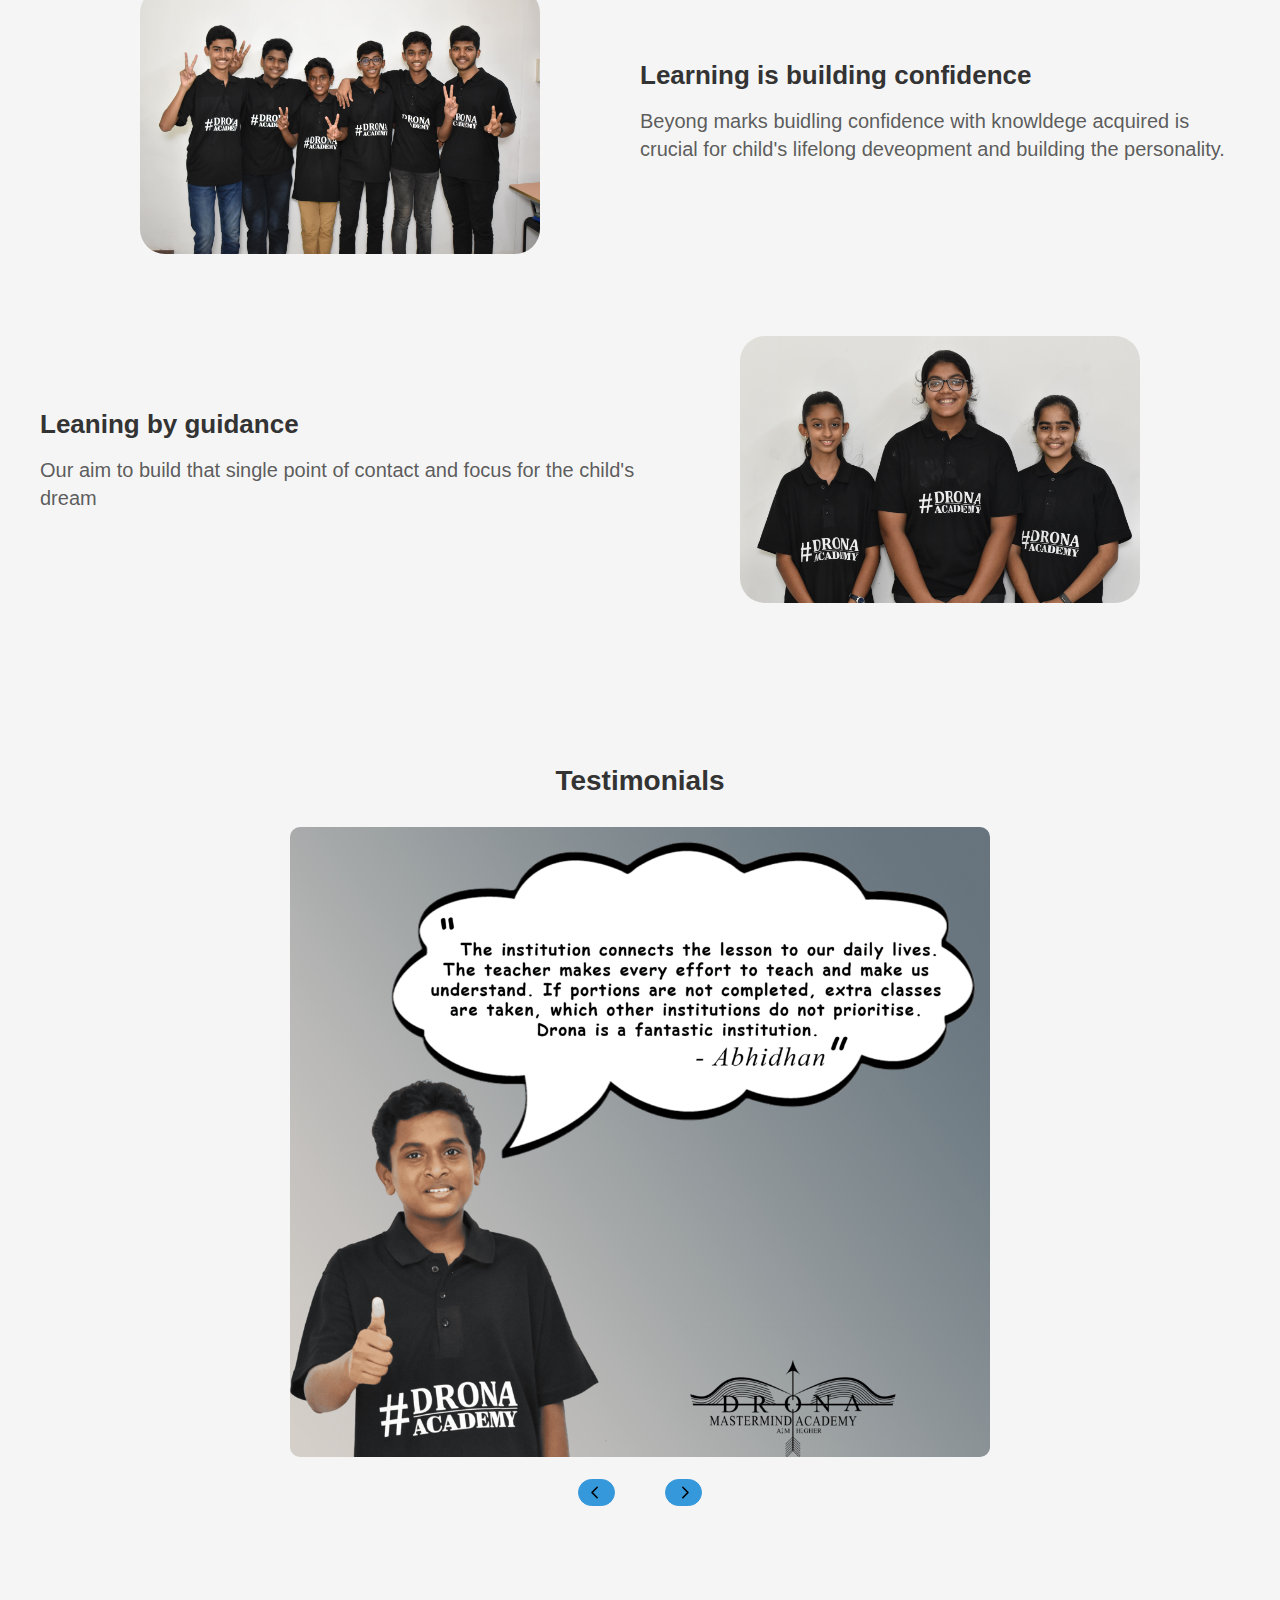
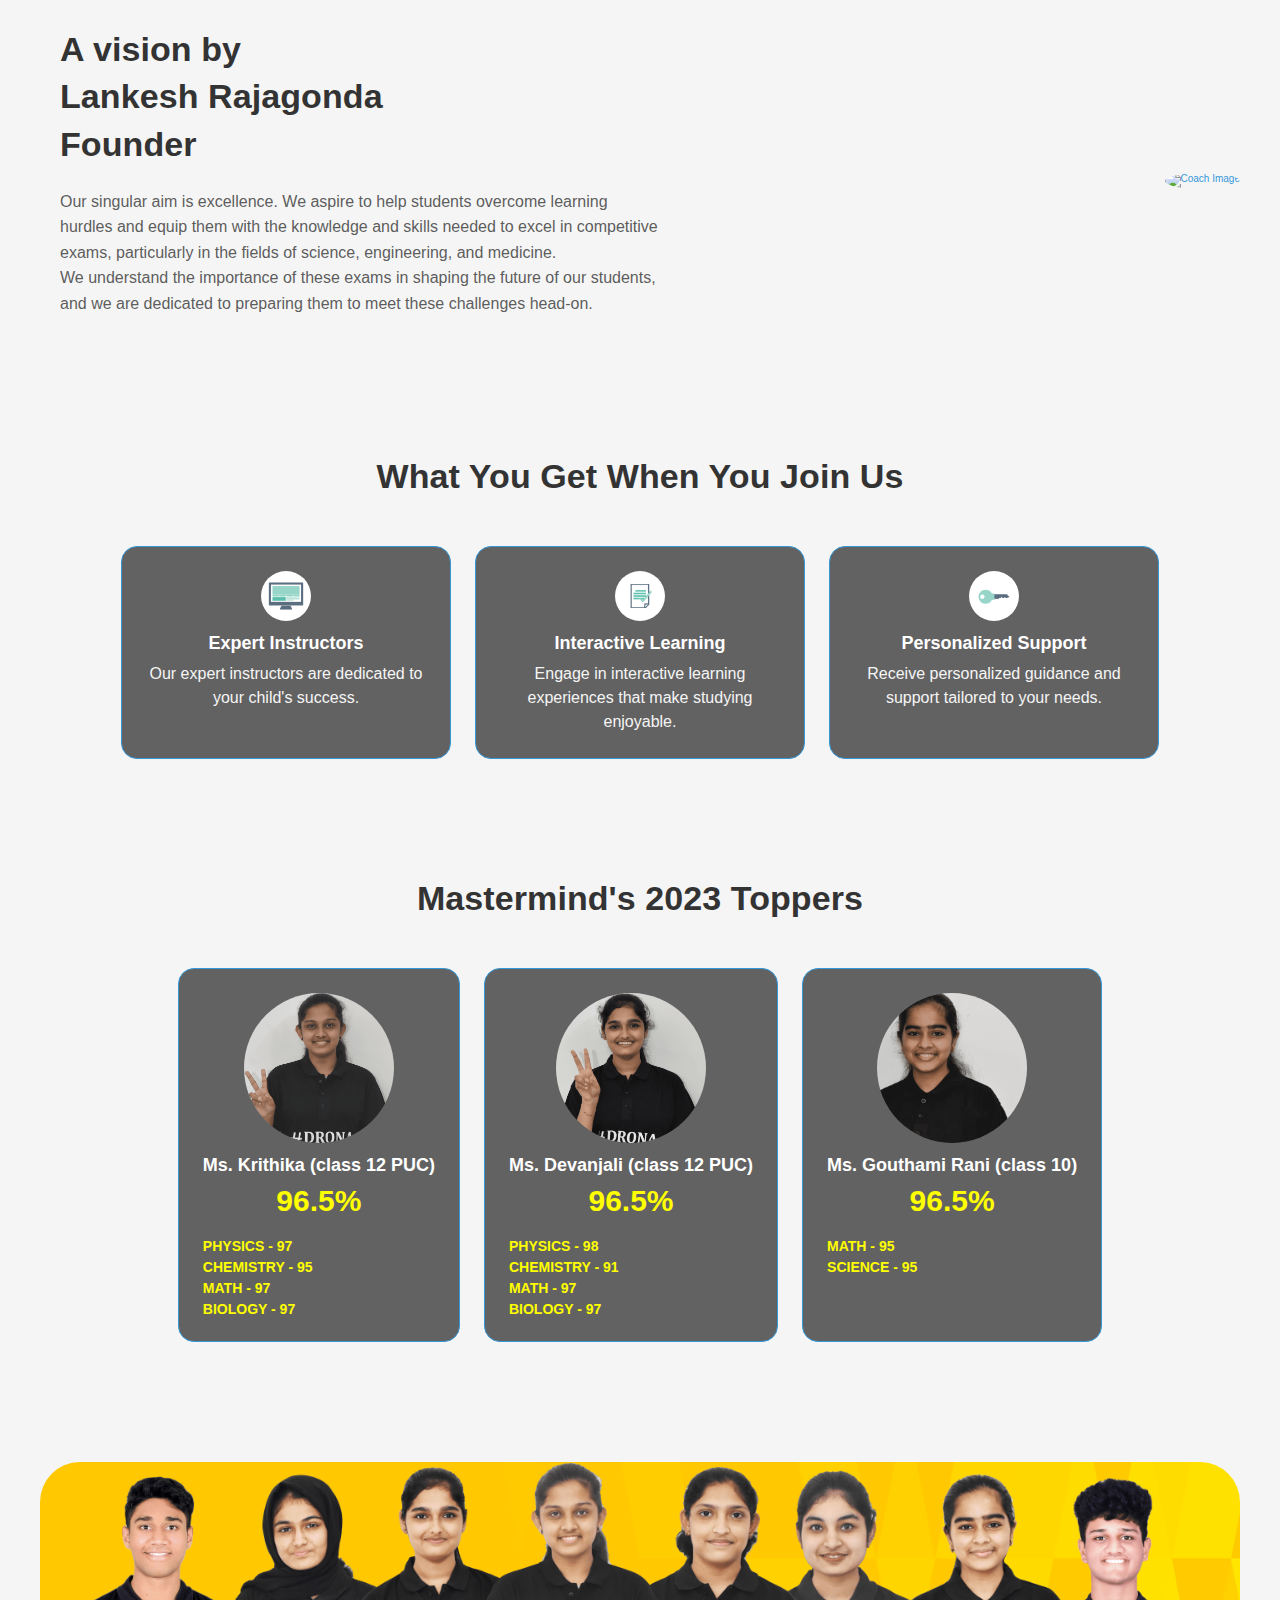
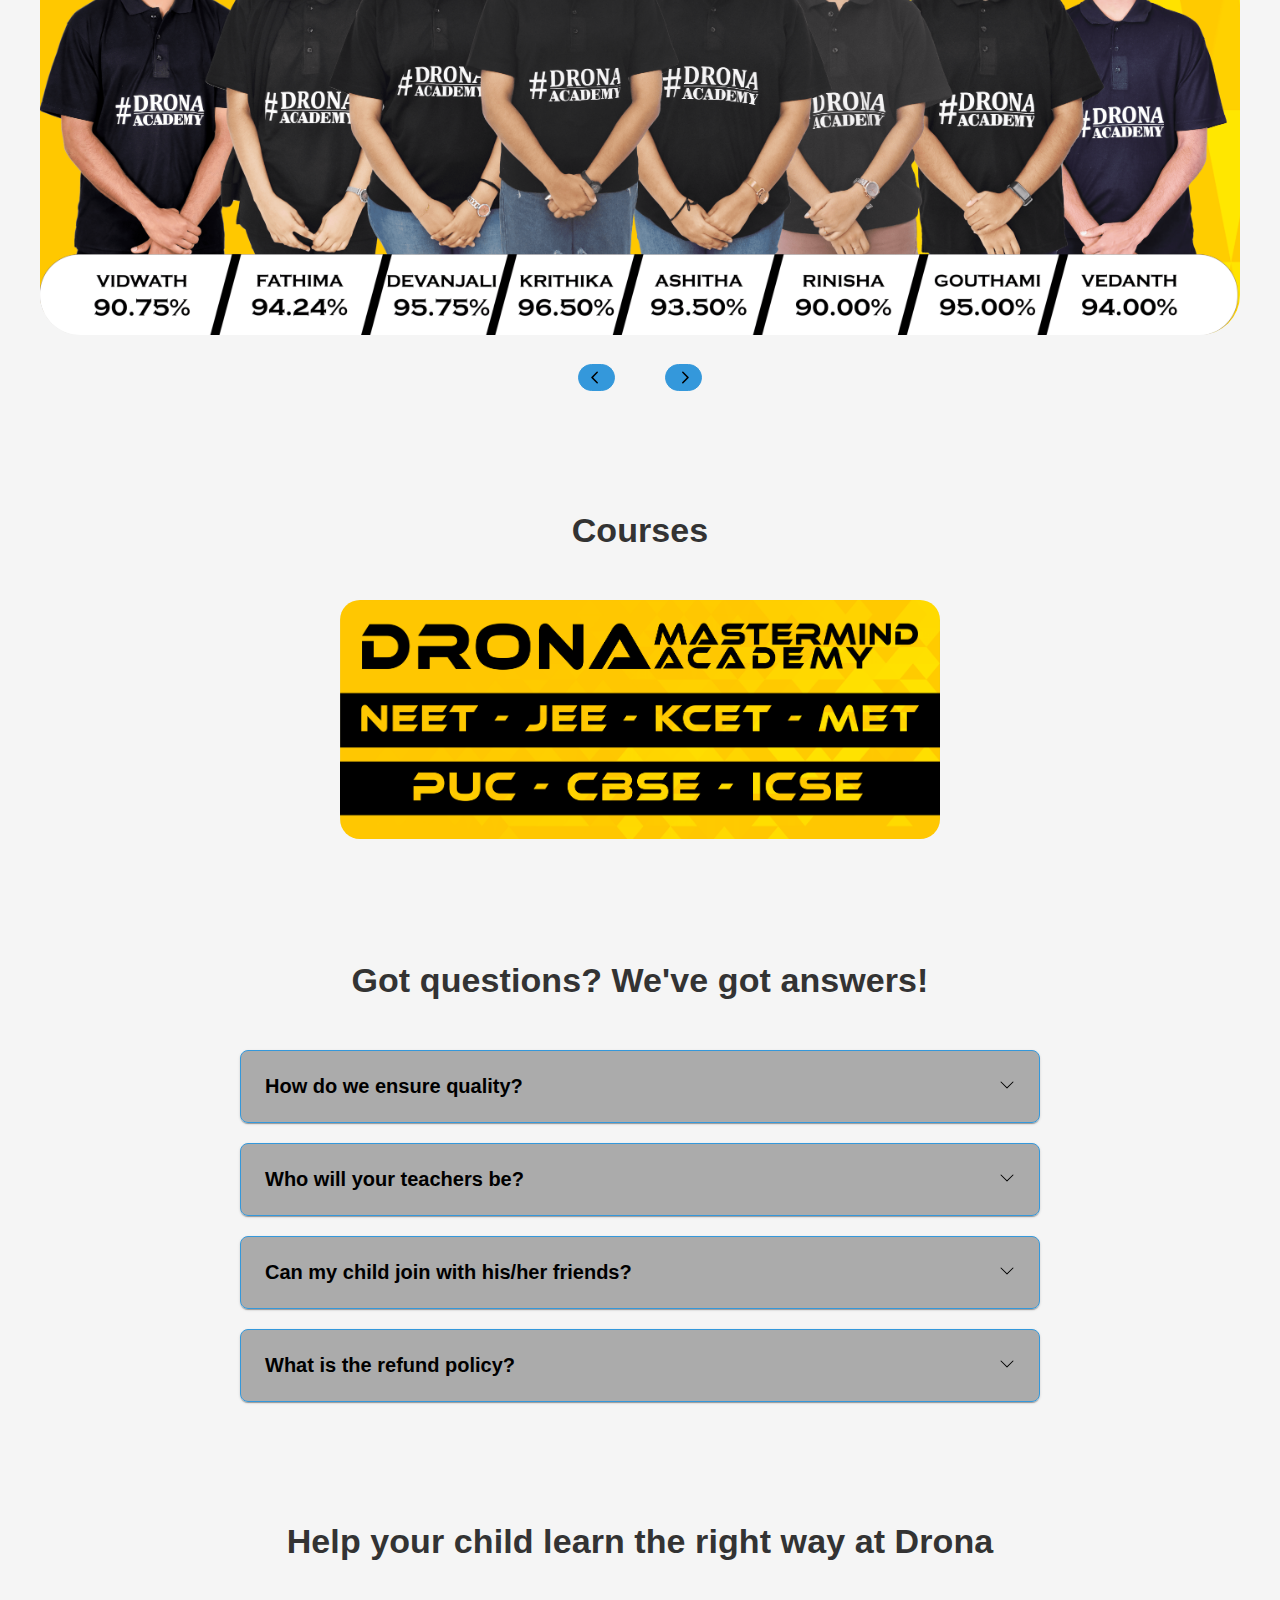
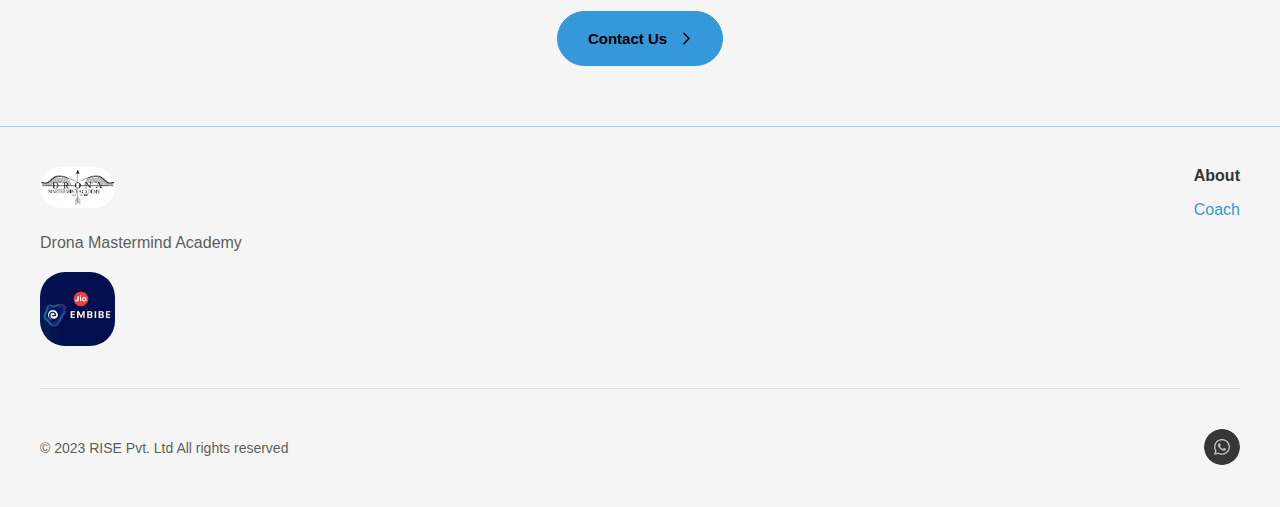
==== commit d01ccd81: "footer about text" ====
--- a/index.html
+++ b/index.html
@@ -615,7 +615,7 @@
           <div class="footer-section">
             <h3>About</h3>
             <ul>
-              <li><a href="#coachesSection">Coache</a></li>
+              <li><a href="#coachesSection">Coach</a></li>
             </ul>
           </div>
         </div>
